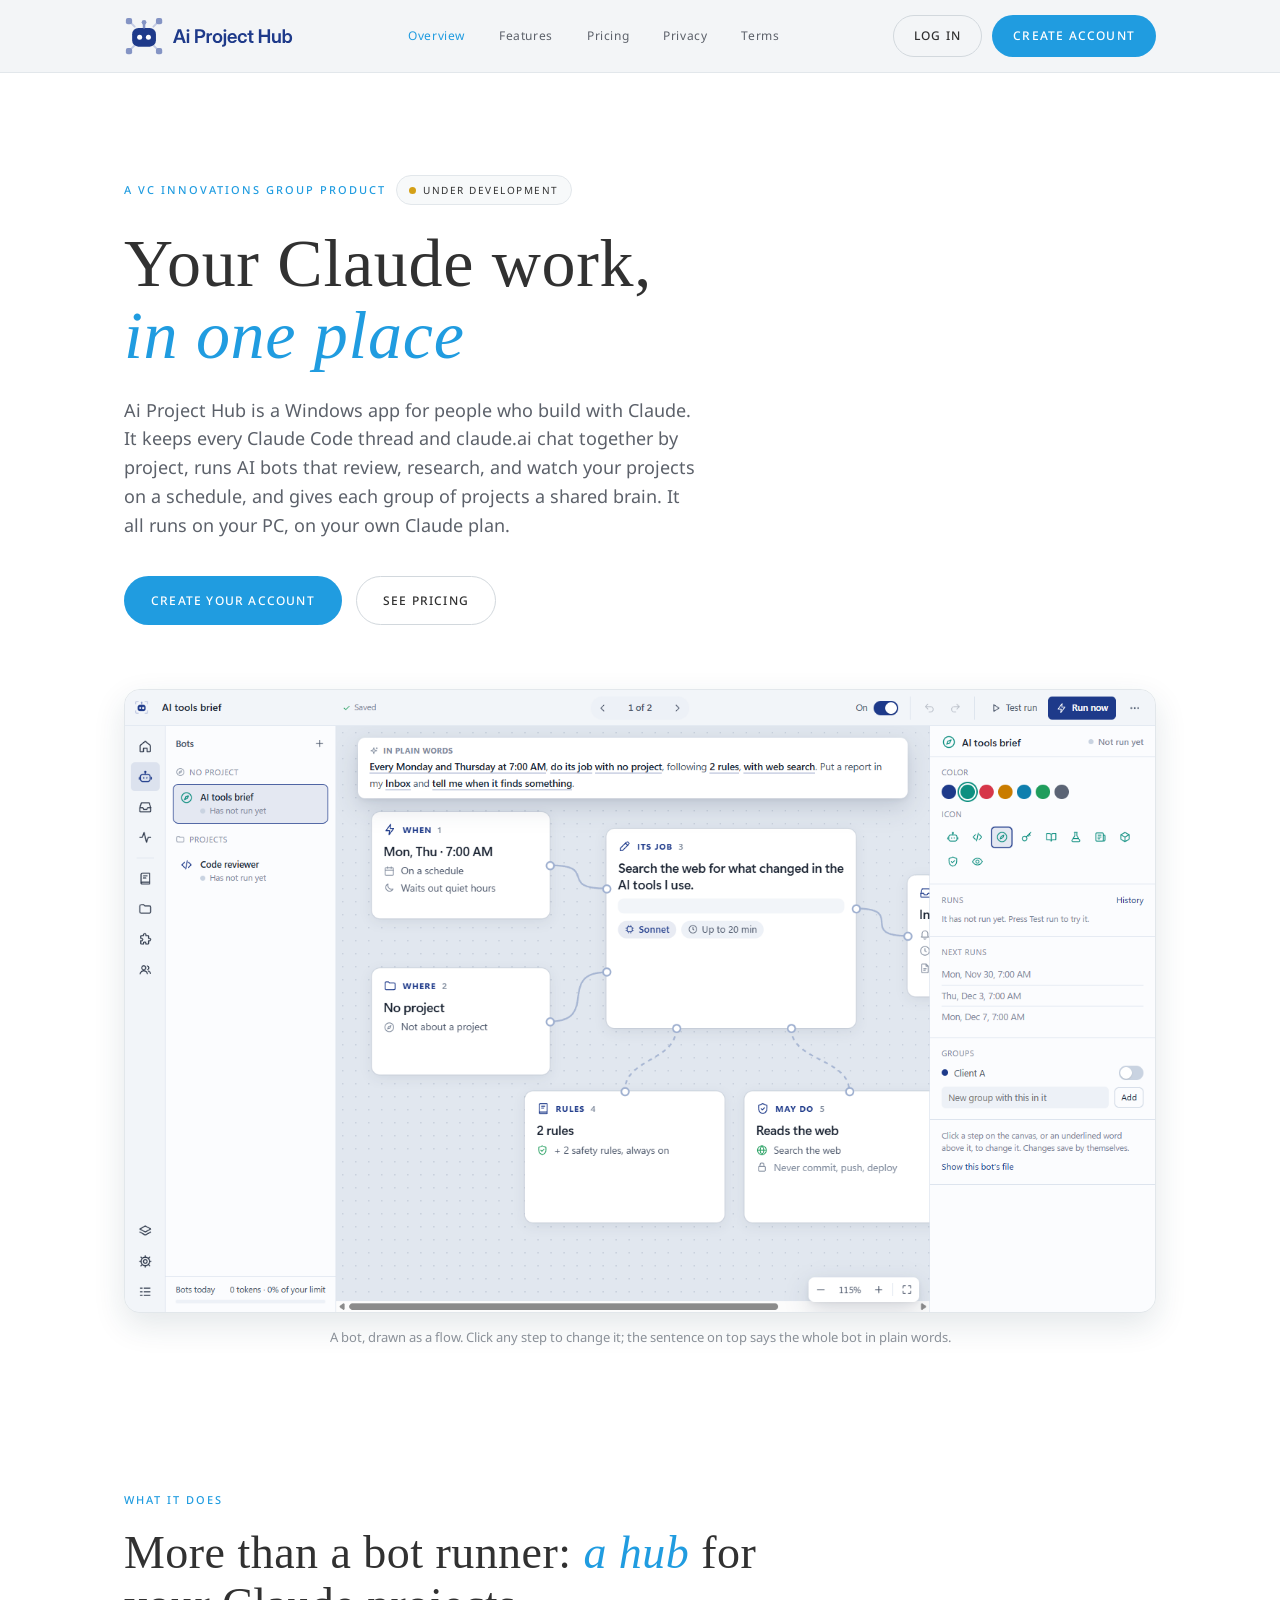
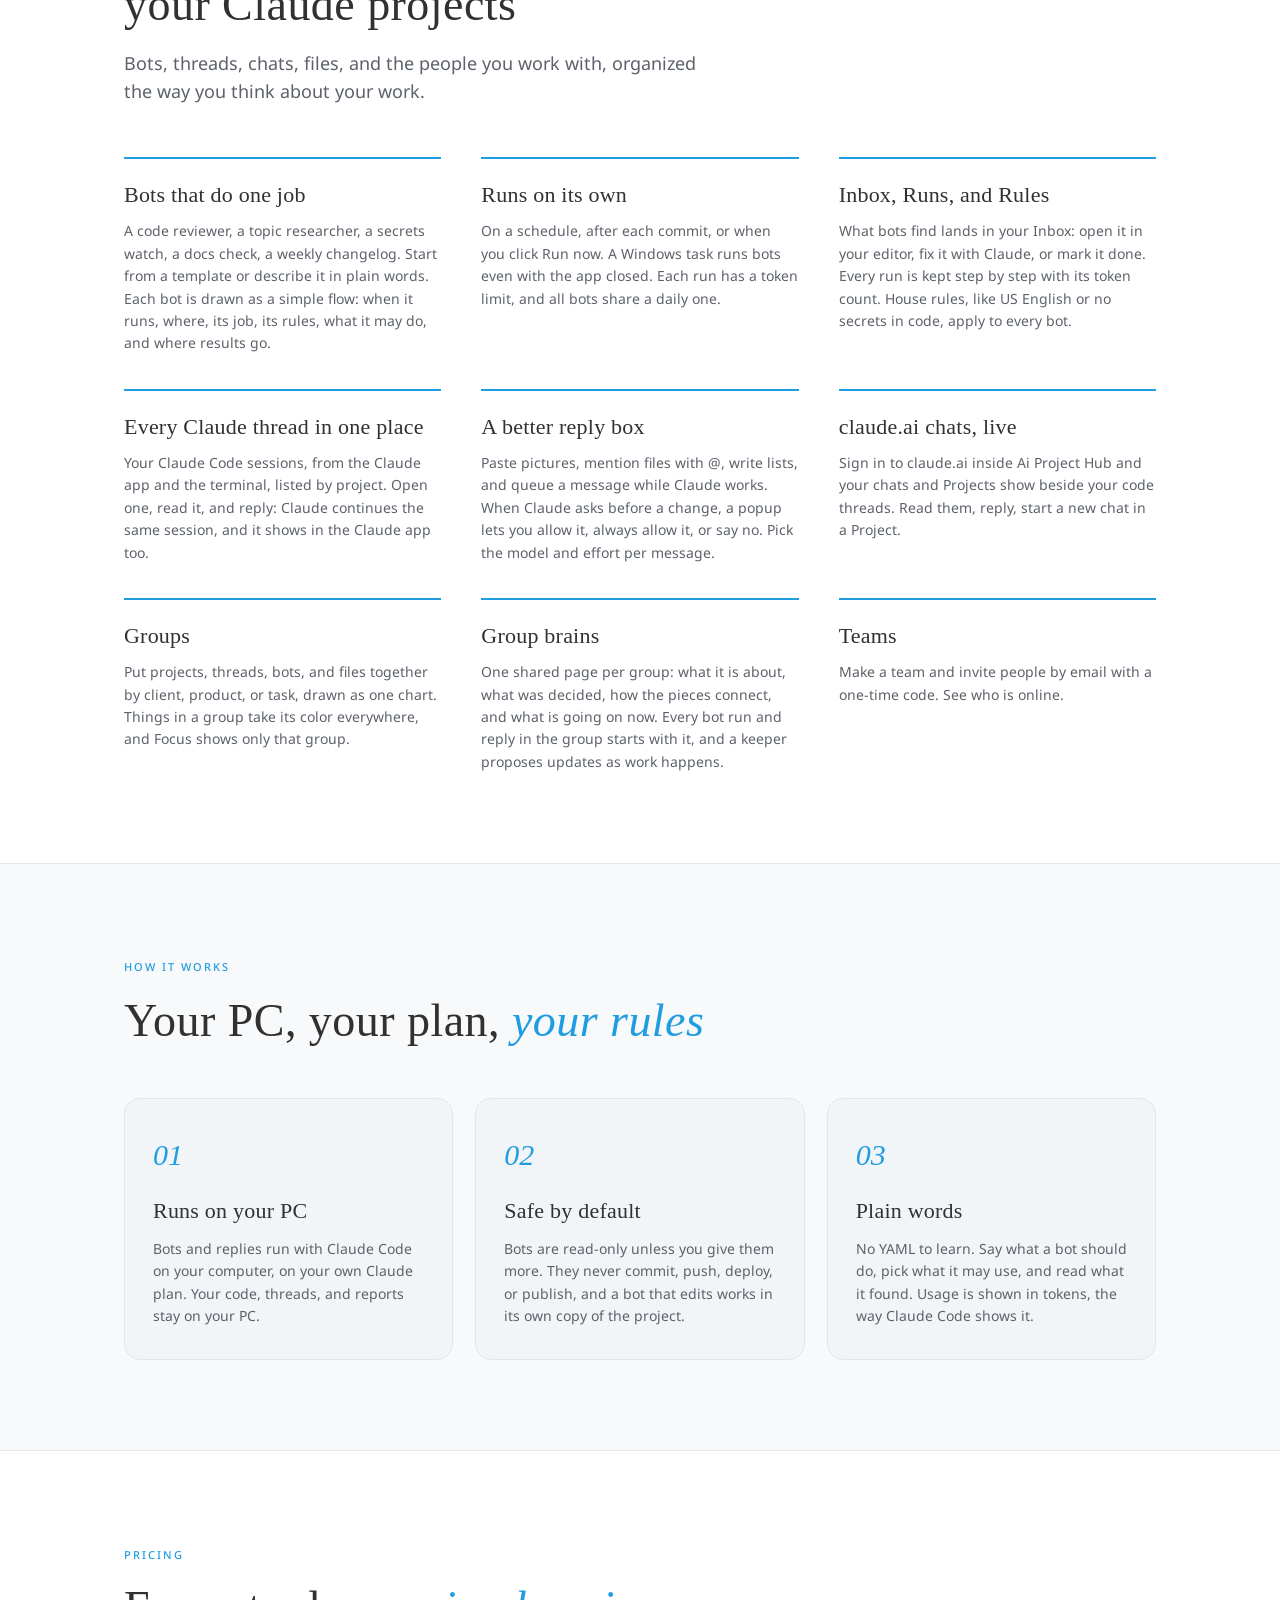
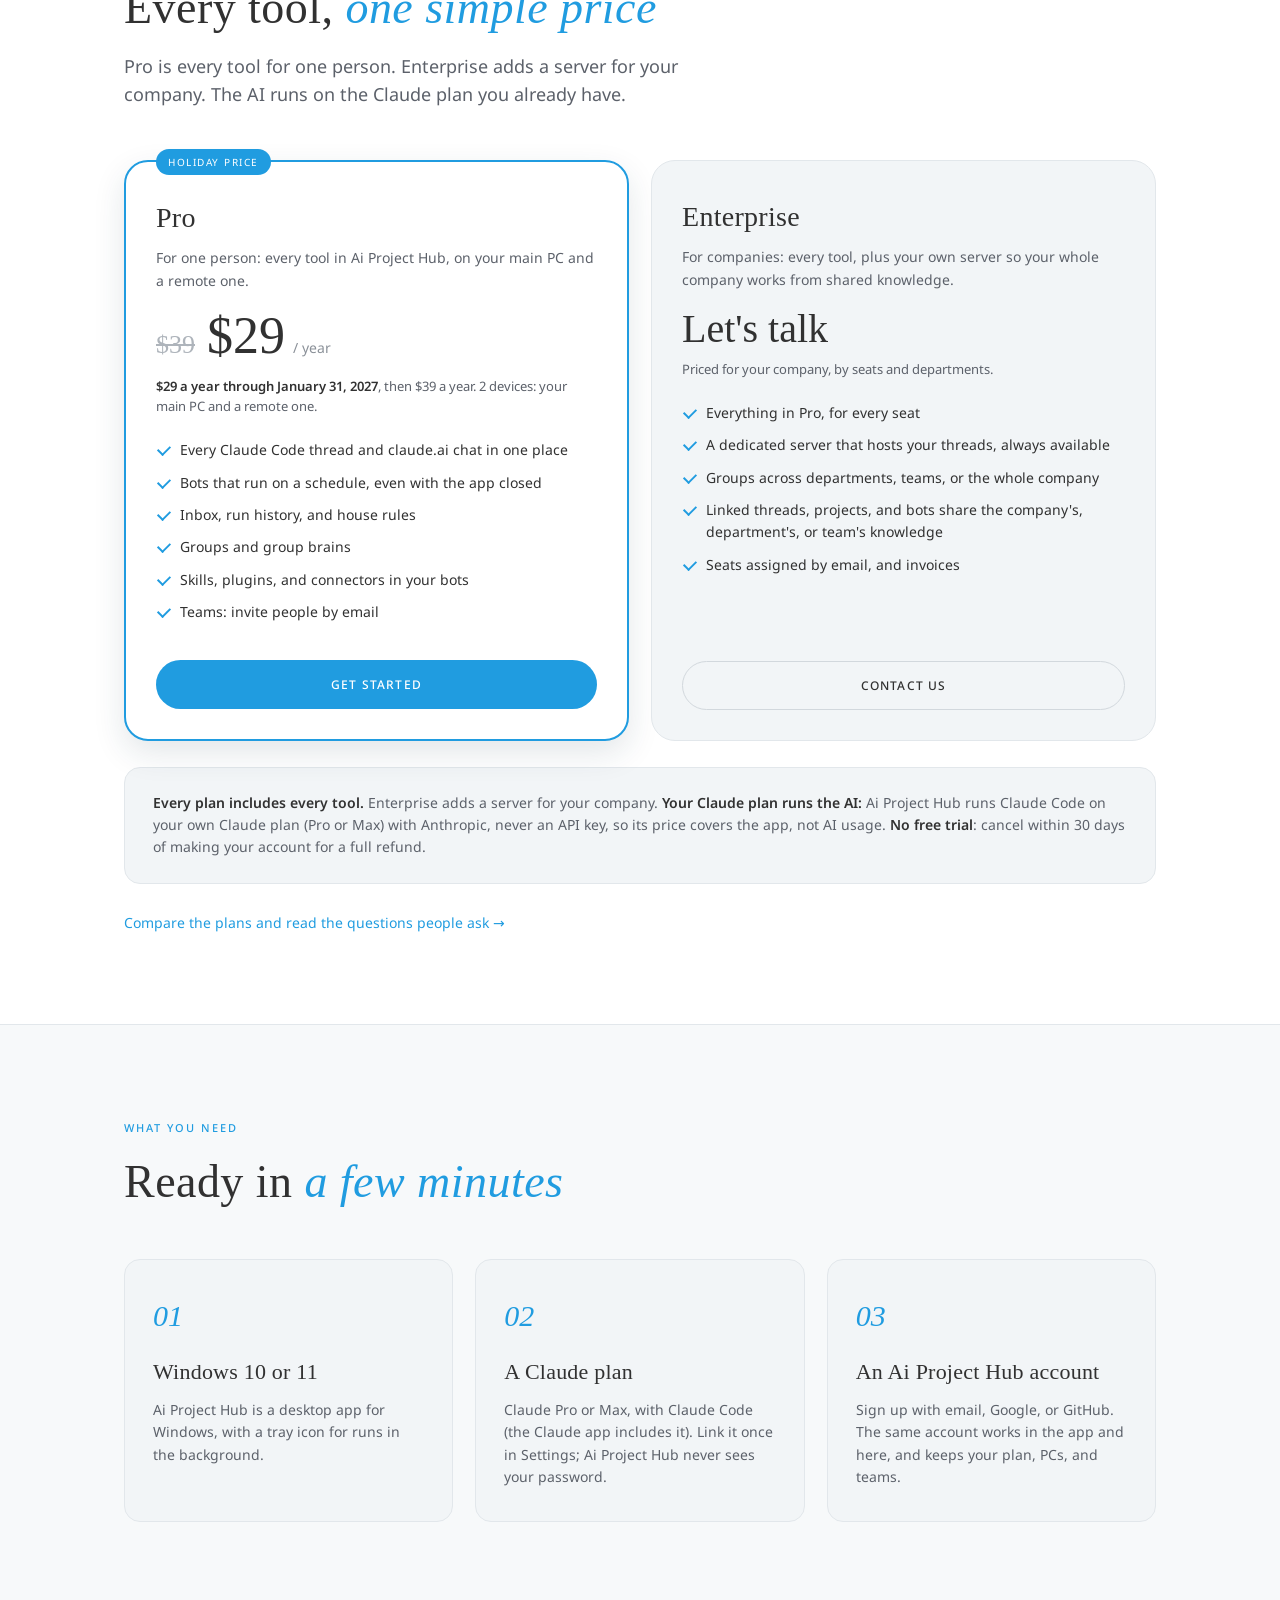
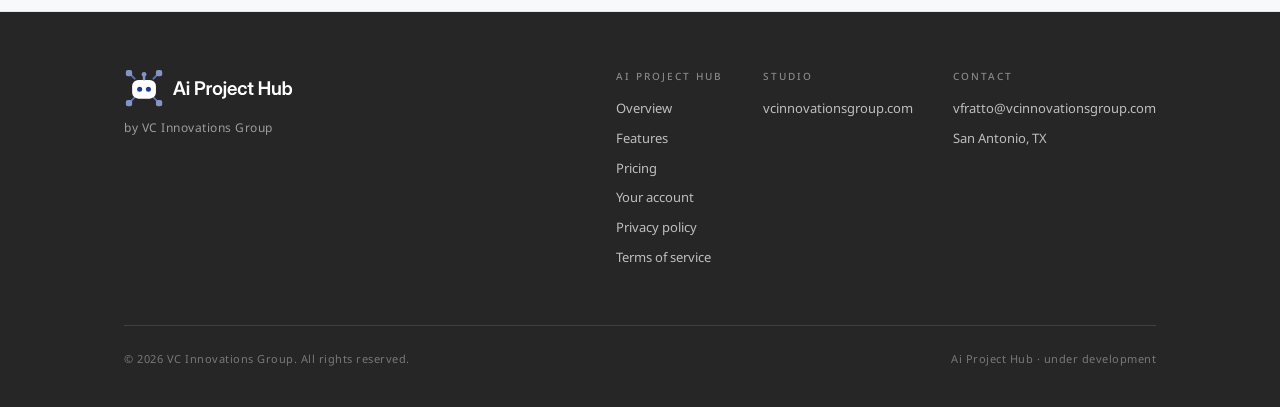
==== index.html @ 84f6631e "Pricing: two tiers, Pro and Enterprise Pro: every tool, 2 devices (main and remote), $39 a year, $29" ====
<!DOCTYPE html>
<html lang="en">
<head>
  <meta charset="UTF-8" />
  <meta name="viewport" content="width=device-width, initial-scale=1.0" />
  <!-- Google Search Console: proves getaiprojecthub.com is ours (needed for Google sign-in brand verification). Keep it. -->
  <meta name="google-site-verification" content="gZs-N-mG1hgnbAYeKJ3I3-_aKPQKovTtpEwuGJue6WQ" />
  <title>Ai Project Hub · Your Claude work, bots, and projects in one place</title>
  <meta name="description" content="Ai Project Hub is a Windows app that keeps every Claude thread in one place and runs AI bots on your projects, on your own Claude plan. Pro and Enterprise plans." />
  <meta property="og:title" content="Ai Project Hub · Your Claude work, bots, and projects in one place" />
  <meta property="og:description" content="Ai Project Hub is a Windows app that keeps every Claude thread in one place and runs AI bots on your projects, on your own Claude plan. Pro and Enterprise plans." />
  <meta property="og:type" content="website" />
  <meta property="og:image" content="https://getaiprojecthub.com/assets/brand/logo-mark-512.png" />
  <link rel="icon" href="/favicon.svg" type="image/svg+xml" />
  <link rel="icon" href="/assets/brand/favicon-32.png" type="image/png" sizes="32x32" />
  <link rel="apple-touch-icon" href="/assets/brand/favicon-180.png" />
  <link rel="preconnect" href="https://fonts.googleapis.com" />
  <link rel="preconnect" href="https://fonts.gstatic.com" crossorigin />
  <link href="https://fonts.googleapis.com/css2?family=Noto+Sans:ital,wght@0,400;0,500;0,600;0,700;1,400&display=swap" rel="stylesheet" />
  <link rel="stylesheet" href="/style.css" />
  <script src="/assets/bm-config.js"></script>
  <script type="module" src="/assets/bm-auth.js"></script>
</head>
<body>
  <header>
    <div class="wrap nav">
      <a class="brand" href="/" aria-label="Ai Project Hub, home">
        <img class="logo" src="/assets/brand/logo.svg" alt="Ai Project Hub" width="273" height="64" />
      </a>
      <nav class="nav-links">
        <a href="/" class="on">Overview</a>
        <a href="/#features">Features</a>
        <a href="/pricing/">Pricing</a>
        <a href="/privacy.html">Privacy</a>
        <a href="/terms.html">Terms</a>
      </nav>
      <div class="nav-cta">
        <a class="btn btn-ghost" href="/account/login/" data-bm-account>Log in</a>
        <a class="btn btn-primary" href="/account/signup/" data-bm-signup>Create account</a>
      </div>
    </div>
  </header>

  <section class="hero">
    <div class="wrap">
      <span class="eyebrow">A VC Innovations Group product</span><span class="pill"><span class="dot"></span>Under development</span>
      <h1>Your Claude work, <span class="italic">in one place</span></h1>
      <p class="lede">Ai Project Hub is a Windows app for people who build with Claude. It keeps every Claude Code thread and claude.ai chat together by project, runs AI bots that review, research, and watch your projects on a schedule, and gives each group of projects a shared brain. It all runs on your PC, on your own Claude plan.</p>
      <div class="cta">
        <a class="btn btn-primary" href="/account/signup/" data-bm-signup>Create your account</a>
        <a class="btn btn-ghost" href="/pricing/">See pricing</a>
      </div>
    </div>
  </section>

  <section class="shot-block">
    <div class="wrap">
      <figure class="shot">
        <img src="/assets/shots/bot-flow.png" alt="Ai Project Hub with a bot drawn as a flow: when it runs, where, its job, its rules, and what it may do" width="1424" height="861" loading="eager" />
        <figcaption>A bot, drawn as a flow. Click any step to change it; the sentence on top says the whole bot in plain words.</figcaption>
      </figure>
    </div>
  </section>

  <section class="block" id="features">
    <div class="wrap">
      <div class="sec-head">
        <span class="eyebrow">What it does</span>
        <h2>More than a bot runner: <span class="italic">a hub</span> for your Claude projects</h2>
        <p class="lede">Bots, threads, chats, files, and the people you work with, organized the way you think about your work.</p>
      </div>
      <div class="feats">
        <div class="feat"><h3>Bots that do one job</h3><p>A code reviewer, a topic researcher, a secrets watch, a docs check, a weekly changelog. Start from a template or describe it in plain words. Each bot is drawn as a simple flow: when it runs, where, its job, its rules, what it may do, and where results go.</p></div>
        <div class="feat"><h3>Runs on its own</h3><p>On a schedule, after each commit, or when you click Run now. A Windows task runs bots even with the app closed. Each run has a token limit, and all bots share a daily one.</p></div>
        <div class="feat"><h3>Inbox, Runs, and Rules</h3><p>What bots find lands in your Inbox: open it in your editor, fix it with Claude, or mark it done. Every run is kept step by step with its token count. House rules, like US English or no secrets in code, apply to every bot.</p></div>
        <div class="feat"><h3>Every Claude thread in one place</h3><p>Your Claude Code sessions, from the Claude app and the terminal, listed by project. Open one, read it, and reply: Claude continues the same session, and it shows in the Claude app too.</p></div>
        <div class="feat"><h3>A better reply box</h3><p>Paste pictures, mention files with @, write lists, and queue a message while Claude works. When Claude asks before a change, a popup lets you allow it, always allow it, or say no. Pick the model and effort per message.</p></div>
        <div class="feat"><h3>claude.ai chats, live</h3><p>Sign in to claude.ai inside Ai Project Hub and your chats and Projects show beside your code threads. Read them, reply, start a new chat in a Project.</p></div>
        <div class="feat"><h3>Groups</h3><p>Put projects, threads, bots, and files together by client, product, or task, drawn as one chart. Things in a group take its color everywhere, and Focus shows only that group.</p></div>
        <div class="feat"><h3>Group brains</h3><p>One shared page per group: what it is about, what was decided, how the pieces connect, and what is going on now. Every bot run and reply in the group starts with it, and a keeper proposes updates as work happens.</p></div>
        <div class="feat"><h3>Teams</h3><p>Make a team and invite people by email with a one-time code. See who is online.</p></div>
      </div>
    </div>
  </section>

  <section class="block alt">
    <div class="wrap">
      <div class="sec-head">
        <span class="eyebrow">How it works</span>
        <h2>Your PC, your plan, <span class="italic">your rules</span></h2>
      </div>
      <div class="cards">
        <div class="card"><div class="num">01</div><h3>Runs on your PC</h3><p>Bots and replies run with Claude Code on your computer, on your own Claude plan. Your code, threads, and reports stay on your PC.</p></div>
        <div class="card"><div class="num">02</div><h3>Safe by default</h3><p>Bots are read-only unless you give them more. They never commit, push, deploy, or publish, and a bot that edits works in its own copy of the project.</p></div>
        <div class="card"><div class="num">03</div><h3>Plain words</h3><p>No YAML to learn. Say what a bot should do, pick what it may use, and read what it found. Usage is shown in tokens, the way Claude Code shows it.</p></div>
      </div>
    </div>
  </section>

  <section class="block" id="pricing">
    <div class="wrap">
      <div class="sec-head">
        <span class="eyebrow">Pricing</span>
        <h2>Every tool, <span class="italic">one simple price</span></h2>
        <p class="lede">Pro is every tool for one person. Enterprise adds a server for your company. The AI runs on the Claude plan you already have.</p>
      </div>

      <div class="plans plans-2">
        <div class="plan plan-main">
          <span class="plan-tag">Holiday price</span>
          <h3>Pro</h3>
          <p class="plan-for">For one person: every tool in Ai Project Hub, on your main PC and a remote one.</p>
          <div class="price"><span class="was">$39</span><span class="amt">$29</span><span class="per">/ year</span></div>
          <p class="price-sub"><b>$29 a year through January 31, 2027</b>, then $39 a year. 2 devices: your main PC and a remote one.</p>
          <ul class="plan-list">
            <li>Every Claude Code thread and claude.ai chat in one place</li>
            <li>Bots that run on a schedule, even with the app closed</li>
            <li>Inbox, run history, and house rules</li>
            <li>Groups and group brains</li>
            <li>Skills, plugins, and connectors in your bots</li>
            <li>Teams: invite people by email</li>
          </ul>
          <a class="btn btn-primary" href="/account/signup/" data-bm-signup>Get started</a>
        </div>
        <div class="plan">
          <h3>Enterprise</h3>
          <p class="plan-for">For companies: every tool, plus your own server so your whole company works from shared knowledge.</p>
          <div class="price"><span class="amt amt-text">Let's talk</span></div>
          <p class="price-sub">Priced for your company, by seats and departments.</p>
          <ul class="plan-list">
            <li>Everything in Pro, for every seat</li>
            <li>A dedicated server that hosts your threads, always available</li>
            <li>Groups across departments, teams, or the whole company</li>
            <li>Linked threads, projects, and bots share the company's, department's, or team's knowledge</li>
            <li>Seats assigned by email, and invoices</li>
          </ul>
          <a class="btn btn-ghost" href="mailto:vfratto@vcinnovationsgroup.com?subject=Ai%20Project%20Hub%20Enterprise">Contact us</a>
        </div>
      </div>
      <div class="note plans-note"><b>Every plan includes every tool.</b> Enterprise adds a server for your company. <b>Your Claude plan runs the AI:</b> Ai Project Hub runs Claude Code on your own Claude plan (Pro or Max) with Anthropic, never an API key, so its price covers the app, not AI usage. <b>No free trial</b>: cancel within 30 days of making your account for a full refund.</div>

      <p class="more"><a class="text-link" href="/pricing/">Compare the plans and read the questions people ask &rarr;</a></p>
    </div>
  </section>

  <section class="block alt">
    <div class="wrap">
      <div class="sec-head">
        <span class="eyebrow">What you need</span>
        <h2>Ready in <span class="italic">a few minutes</span></h2>
      </div>
      <div class="cards">
        <div class="card"><div class="num">01</div><h3>Windows 10 or 11</h3><p>Ai Project Hub is a desktop app for Windows, with a tray icon for runs in the background.</p></div>
        <div class="card"><div class="num">02</div><h3>A Claude plan</h3><p>Claude Pro or Max, with Claude Code (the Claude app includes it). Link it once in Settings; Ai Project Hub never sees your password.</p></div>
        <div class="card"><div class="num">03</div><h3>An Ai Project Hub account</h3><p>Sign up with email, Google, or GitHub. The same account works in the app and here, and keeps your plan, PCs, and teams.</p></div>
      </div>
    </div>
  </section>
  <footer>
    <div class="wrap">
      <div class="foot-grid">
        <div class="foot-brand">
          <a class="brand" href="/" aria-label="Ai Project Hub, home">
            <img class="logo" src="/assets/brand/logo-dark.svg" alt="Ai Project Hub" width="273" height="64" />
          </a>
          <a class="by" href="https://vcinnovationsgroup.com/">by VC Innovations Group</a>
        </div>
        <div class="foot-links">
          <div class="foot-col">
            <h4>Ai Project Hub</h4>
            <a href="/">Overview</a>
            <a href="/#features">Features</a>
            <a href="/pricing/">Pricing</a>
            <a href="/account/">Your account</a>
            <a href="/privacy.html">Privacy policy</a>
            <a href="/terms.html">Terms of service</a>
          </div>
          <div class="foot-col">
            <h4>Studio</h4>
            <a href="https://vcinnovationsgroup.com/">vcinnovationsgroup.com</a>
          </div>
          <div class="foot-col">
            <h4>Contact</h4>
            <a href="mailto:vfratto@vcinnovationsgroup.com">vfratto@vcinnovationsgroup.com</a>
            <span>San Antonio, TX</span>
          </div>
        </div>
      </div>
      <div class="foot-bottom">
        <span>© 2026 VC Innovations Group. All rights reserved.</span>
        <span>Ai Project Hub · under development</span>
      </div>
    </div>
  </footer>
</body>
</html>
---- style.css ----
/* Ai Project Hub's site, in vcinnovationsgroup.com's template: same palette, fonts, header, cards, and footer
   (from VC-Innovations-Group.github.io src/_includes/base.njk and _data/theme.json). */
@font-face { font-family: 'RCL Morland'; font-style: normal; font-weight: 400; font-display: swap; src: url('https://vcinnovationsgroup.com/media/fonts/RCLMorland-Regular.ttf') format('truetype'); }
@font-face { font-family: 'RCL Morland'; font-style: italic; font-weight: 400; font-display: swap; src: url('https://vcinnovationsgroup.com/media/fonts/RCLMorland-Italic.ttf') format('truetype'); }
@font-face { font-family: 'RCL Morland'; font-style: normal; font-weight: 600; font-display: swap; src: url('https://vcinnovationsgroup.com/media/fonts/RCLMorland-SemiBold.ttf') format('truetype'); }

:root {
  --cream: #FFFFFF; --card: #F2F5F7; --navy: #313131; --navy-light: #4A4A4A; --rust: #209CE0;
  --wg100: #F7F9FA; --wg200: #E2E7EB; --wg300: #D2D8DD; --wg400: #AEB4BB; --wg500: #8A9098; --wg600: #5C616A; --footer: #262626;
  --serif: 'RCL Morland', Georgia, serif;
  --sans: 'Noto Sans', system-ui, -apple-system, sans-serif;
  --max: 1080px; --radius-lg: 24px; --radius-md: 16px;
  --shadow-md: 0 12px 32px rgba(28,54,73,0.12);
}
* { box-sizing: border-box; margin: 0; padding: 0; }
html { scroll-behavior: smooth; -webkit-text-size-adjust: 100%; }
body { font-family: var(--sans); background: var(--cream); color: var(--navy); line-height: 1.6; font-size: 16px; -webkit-font-smoothing: antialiased; overflow-x: hidden; }
a { color: inherit; text-decoration: none; }
.wrap { width: 100%; max-width: var(--max); margin: 0 auto; padding: 0 24px; }

.eyebrow { font-family: var(--sans); font-weight: 500; font-size: 11px; letter-spacing: 2px; text-transform: uppercase; color: var(--rust); }
h1, h2, h3 { font-family: var(--serif); font-weight: 400; color: var(--navy); letter-spacing: 0.01em; }
.italic { font-style: italic; color: var(--rust); }
.lede { color: var(--wg600); font-size: clamp(15px, 1.5vw, 18px); max-width: 58ch; }

.btn { display: inline-flex; align-items: center; gap: 9px; font-family: var(--sans); font-weight: 500; font-size: 12px; letter-spacing: 1.2px; text-transform: uppercase; padding: 14px 26px; border-radius: 999px; border: 1px solid transparent; transition: transform .18s ease, box-shadow .18s ease, background .18s ease, color .18s ease, border-color .18s ease; }
.btn-primary { background: var(--rust); color: var(--cream); }
.btn-primary:hover { transform: translateY(-2px); box-shadow: 0 12px 26px rgba(32,156,224,0.32); }
.btn-ghost { background: transparent; color: var(--navy); border-color: var(--wg300); }
.btn-ghost:hover { color: var(--cream); background: var(--rust); border-color: var(--rust); transform: translateY(-2px); }

header { position: sticky; top: 0; z-index: 50; background: rgba(242,245,247,0.92); backdrop-filter: blur(16px); -webkit-backdrop-filter: blur(16px); border-bottom: 1px solid var(--wg200); }
.nav { display: flex; align-items: center; justify-content: space-between; height: 72px; }
.brand { display: flex; align-items: center; gap: 12px; }
.brand .mark { width: 38px; height: 38px; border-radius: 11px; background: var(--navy); display: grid; place-items: center; flex-shrink: 0; font-family: var(--serif); font-style: italic; color: var(--cream); font-size: 17px; }
.brand .name { font-family: var(--serif); font-size: 19px; color: var(--navy); white-space: nowrap; }
.brand img.logo { height: 40px; width: auto; display: block; }
.foot-brand .by { display: block; margin-top: 10px; font-size: 12px; letter-spacing: 0.5px; color: rgba(255,255,255,0.55); }
.foot-brand .by:hover { color: #fff; }
.nav-links { display: flex; align-items: center; gap: 34px; }
.nav-links a { font-size: 12px; letter-spacing: 0.6px; color: var(--wg600); transition: color .15s ease; }
.nav-links a:hover, .nav-links a.on { color: var(--rust); }
.nav-cta .btn { padding: 10px 20px; }

.hero { padding: clamp(56px, 8vw, 104px) 0 clamp(40px, 5vw, 72px); }
.hero h1 { font-size: clamp(40px, 6vw, 68px); line-height: 1.06; margin: 22px 0 24px; max-width: 16ch; }
.hero .cta { display: flex; flex-wrap: wrap; gap: 14px; margin-top: 36px; }

section.block { padding: clamp(48px, 7vw, 96px) 0; }
.sec-head { max-width: 640px; margin-bottom: clamp(32px, 4vw, 52px); }
.sec-head h2 { font-size: clamp(30px, 4vw, 46px); line-height: 1.12; margin-top: 16px; }
.sec-head p { margin-top: 18px; }
.cards { display: grid; grid-template-columns: repeat(3, 1fr); gap: 22px; }
.card { background: var(--card); border: 1px solid var(--wg200); border-radius: var(--radius-md); padding: 32px 28px; transition: transform .2s ease, box-shadow .2s ease; }
.card:hover { transform: translateY(-4px); box-shadow: var(--shadow-md); }
.card .num { font-family: var(--serif); font-style: italic; font-size: 30px; color: var(--rust); }
.card h3 { font-size: 22px; margin: 14px 0 10px; }
.card p { color: var(--wg600); font-size: 14px; }

/* privacy and terms: the same type, as reading pages */
.legal { padding: clamp(48px, 7vw, 88px) 0 clamp(56px, 8vw, 104px); }
.legal .prose { max-width: 720px; }
.legal h1 { font-size: clamp(36px, 5vw, 56px); line-height: 1.08; margin: 18px 0 8px; }
.legal .meta { color: var(--wg500); font-size: 13px; margin-bottom: 28px; }
.legal h2 { font-size: 26px; margin: 36px 0 10px; }
.legal p, .legal li { color: var(--wg600); margin-bottom: 12px; }
.legal ul { padding-left: 22px; margin-bottom: 12px; }
.legal a, .text-link { color: var(--rust); }
.legal a:hover, .text-link:hover { text-decoration: underline; }
.legal b { color: var(--navy); font-weight: 600; }
.note { background: var(--card); border: 1px solid var(--wg200); border-radius: var(--radius-md); padding: 24px 28px; color: var(--wg600); max-width: 720px; }
.note b { color: var(--navy); font-weight: 600; }

footer { background: var(--footer); padding: 56px 0 40px; }
footer .brand .mark { background: var(--rust); }
footer .brand .name { color: var(--cream); }
.foot-grid { display: flex; justify-content: space-between; flex-wrap: wrap; gap: 28px; align-items: flex-start; }
.foot-links { display: flex; gap: 40px; flex-wrap: wrap; }
.foot-col h4 { font-family: var(--sans); font-weight: 500; font-size: 10px; letter-spacing: 2px; text-transform: uppercase; color: rgba(255,255,255,0.45); margin-bottom: 14px; }
.foot-col a, .foot-col span { display: block; font-size: 13px; color: rgba(255,255,255,0.7); margin-bottom: 9px; }
.foot-col a:hover { color: #fff; }
.foot-bottom { display: flex; justify-content: space-between; flex-wrap: wrap; gap: 12px; margin-top: 48px; padding-top: 24px; border-top: 1px solid rgba(255,255,255,0.12); }
.foot-bottom span { font-size: 11px; color: rgba(255,255,255,0.38); letter-spacing: 0.5px; }

@media (max-width: 760px) { .nav-links { display: none; } .cards { grid-template-columns: 1fr; } }
@media (max-width: 520px) { .wrap { padding: 0 18px; } .nav-cta { display: none; } }
@media (prefers-reduced-motion: reduce) { html { scroll-behavior: auto; } }

/* ---------- header account buttons ---------- */
:root { --radius-sm: 10px; }
.nav-cta { display: flex; align-items: center; gap: 10px; }

/* "Under development" badge on the headline (pill from vcinnovationsgroup.com) */
.pill { display: inline-flex; align-items: center; gap: 7px; font-size: 10px; letter-spacing: 1.5px; text-transform: uppercase; color: var(--navy); background: var(--wg100); border: 1px solid var(--wg200); border-radius: 999px; padding: 6px 12px; }
.pill .dot { width: 7px; height: 7px; border-radius: 50%; background: #D4A017; }
.hero .pill { margin-left: 10px; vertical-align: middle; }

/* ---------- account pages (from WhereTo's account.css, in this site's colors) ---------- */
.acct { max-width: 560px; margin: 0 auto; padding: 64px 24px 96px; }
.acct-card { background: var(--card); border: 1px solid var(--wg200); border-radius: var(--radius-lg); box-shadow: var(--shadow-md); padding: 40px 36px; }
.acct h1 { font-family: var(--serif); color: var(--navy); font-size: clamp(1.7rem, 4vw, 2.3rem); line-height: 1.1; margin: 0 0 8px; }
.acct .acct-sub { color: var(--wg600); font-size: 1rem; margin: 0 0 28px; }
.acct .eyebrow { display: block; margin-bottom: 14px; }
.field { margin-bottom: 18px; }
.field > label { display: block; font-weight: 600; font-size: 0.86rem; color: var(--navy); margin-bottom: 6px; }
.field .hint { font-weight: 400; color: var(--wg500); font-size: 0.8rem; }
.field input { width: 100%; font-family: var(--sans); font-size: 1rem; color: var(--navy); background: #fff; border: 1.5px solid var(--wg300); border-radius: var(--radius-sm); padding: 12px 14px; transition: border-color .15s ease, box-shadow .15s ease; }
.field input:focus { outline: none; border-color: var(--rust); box-shadow: 0 0 0 3px rgba(32,156,224,0.15); }
.pw-field { position: relative; }
.pw-field input { padding-right: 46px; }
.pw-toggle { position: absolute; top: 50%; right: 4px; transform: translateY(-50%); display: flex; align-items: center; justify-content: center; width: 36px; height: 36px; padding: 0; border: 0; background: transparent; color: var(--wg500); cursor: pointer; border-radius: var(--radius-sm); }
.pw-toggle:hover { color: var(--navy); }
.field-row { display: grid; grid-template-columns: 1fr 1fr; gap: 16px; }
@media (max-width: 520px) { .field-row { grid-template-columns: 1fr; gap: 0; } }
.check { display: flex; gap: 10px; align-items: flex-start; margin-bottom: 16px; font-size: 0.9rem; color: var(--navy); line-height: 1.45; }
.check input { margin-top: 3px; width: 17px; height: 17px; accent-color: var(--rust); flex: 0 0 auto; }
.check a { color: var(--rust); }
.acct .btn { width: 100%; justify-content: center; margin-top: 6px; cursor: pointer; }
.acct .btn[disabled] { opacity: 0.6; cursor: not-allowed; transform: none; box-shadow: none; }
.acct-links { margin-top: 22px; text-align: center; font-size: 0.9rem; color: var(--wg600); }
.acct-links a { color: var(--rust); font-weight: 600; }
.acct-links .sep { margin: 0 8px; color: var(--wg300); }
.alert { border-radius: var(--radius-sm); padding: 12px 14px; font-size: 0.9rem; margin-bottom: 20px; display: none; }
.alert.show { display: block; }
.alert-error { background: #fdecea; border: 1px solid #e7a99f; color: #8f2c1b; }
.alert-success { background: #eaf6ee; border: 1px solid #a6cfb4; color: #1f5b34; }
.alert-info { background: #eef3f7; border: 1px solid #b4c8d6; color: #284b63; }

/* Google and GitHub: each mark stands on its own on a white button */
.oauth { display: grid; gap: 10px; margin-bottom: 6px; }
.acct .btn-oauth { background: #fff; color: var(--navy); border: 1.5px solid var(--wg300); text-transform: none; letter-spacing: 0; font-size: 0.95rem; font-weight: 500; gap: 12px; margin-top: 0; }
.acct .btn-oauth:hover { border-color: var(--rust); transform: translateY(-1px); box-shadow: var(--shadow-md); }
.btn-oauth svg { width: 19px; height: 19px; flex: none; }
.or-line { display: flex; align-items: center; gap: 12px; margin: 20px 0; color: var(--wg500); font-size: 0.8rem; letter-spacing: 1.5px; text-transform: uppercase; }
.or-line::before, .or-line::after { content: ''; flex: 1; height: 1px; background: var(--wg200); }

/* my account */
.acct-facts { display: grid; grid-template-columns: auto 1fr; gap: 10px 20px; margin: 4px 0 26px; }
.acct-facts dt { color: var(--wg500); font-size: 0.9rem; }
.acct-facts dd { margin: 0; color: var(--navy); font-weight: 500; overflow-wrap: anywhere; }
.acct-section { font-family: var(--serif); font-size: 1.2rem; color: var(--navy); margin: 8px 0 12px; }
.acct .btn-ghost { background: #fff; }

/* my account: PCs */
.acct-pcs { list-style: none; margin: -10px 0 26px; padding: 0; display: grid; gap: 8px; }
.acct-pcs li { display: flex; align-items: center; justify-content: space-between; gap: 12px; background: #fff; border: 1px solid var(--wg200); border-radius: var(--radius-sm); padding: 10px 12px; }
.acct-pcs li b { display: block; color: var(--navy); font-weight: 600; font-size: 0.95rem; }
.acct-pcs li small { color: var(--wg500); font-size: 0.8rem; }
.acct-pcs li.none { color: var(--wg500); font-size: 0.9rem; }
.acct .acct-pcs .btn-small { width: auto; margin: 0; padding: 7px 14px; font-size: 11px; }

/* ---------- home: screenshot, features, alt sections ---------- */
.shot-block { padding: 0 0 clamp(24px, 4vw, 48px); }
.shot { margin: 0; }
.shot img { display: block; width: 100%; height: auto; border-radius: var(--radius-md); border: 1px solid var(--wg200); box-shadow: var(--shadow-md); background: var(--card); }
.shot figcaption { margin-top: 14px; font-size: 13px; color: var(--wg500); text-align: center; }
section.block.alt { background: var(--wg100); border-top: 1px solid var(--wg200); border-bottom: 1px solid var(--wg200); }
.feats { display: grid; grid-template-columns: repeat(3, 1fr); gap: 34px 40px; }
.feat { border-top: 2px solid var(--rust); padding-top: 18px; }
.feat h3 { font-size: 22px; margin-bottom: 8px; }
.feat p { color: var(--wg600); font-size: 14px; }
.more { margin-top: 28px; font-size: 14px; }

/* ---------- pricing ---------- */
.hero-tight { padding-bottom: clamp(28px, 4vw, 48px); }
.plans { display: grid; grid-template-columns: repeat(3, 1fr); gap: 22px; align-items: stretch; }
.plan { position: relative; display: flex; flex-direction: column; background: var(--card); border: 1px solid var(--wg200); border-radius: var(--radius-lg); padding: 34px 30px 30px; }
.plan-main { background: #fff; border: 2px solid var(--rust); box-shadow: var(--shadow-md); }
.plan-tag { position: absolute; top: -13px; left: 30px; background: var(--rust); color: #fff; font-size: 10px; letter-spacing: 1.5px; text-transform: uppercase; padding: 5px 12px; border-radius: 999px; }
.plan h3 { font-size: 28px; }
.plan-for { color: var(--wg600); font-size: 14px; margin: 6px 0 18px; min-height: 3em; }
.price { display: flex; align-items: baseline; gap: 8px; }
.price .amt { font-family: var(--serif); font-size: 52px; line-height: 1; color: var(--navy); }
.price .per { color: var(--wg500); font-size: 14px; }
.price-sub { color: var(--wg600); font-size: 13px; margin-top: 10px; }
.founding { margin-top: 14px; font-size: 13px; color: var(--wg600); background: var(--wg100); border: 1px solid var(--wg200); border-radius: var(--radius-sm); padding: 10px 12px; }
.founding b { color: var(--navy); font-weight: 600; }
.plan-list { list-style: none; margin: 22px 0 26px; flex: 1; }
.plan-list li { position: relative; padding-left: 24px; margin-bottom: 10px; font-size: 14px; color: var(--navy); }
.plan-list li::before { content: ''; position: absolute; left: 2px; top: 6px; width: 10px; height: 6px; border-left: 2px solid var(--rust); border-bottom: 2px solid var(--rust); transform: rotate(-45deg); }
.plan .btn { justify-content: center; }
.plans-note { max-width: none; margin-top: 26px; font-size: 14px; }

.table-wrap { overflow-x: auto; border: 1px solid var(--wg200); border-radius: var(--radius-md); background: #fff; }
.compare { width: 100%; border-collapse: collapse; font-size: 14px; min-width: 620px; }
.compare th, .compare td { padding: 12px 18px; border-bottom: 1px solid var(--wg200); text-align: center; }
.compare thead th { font-family: var(--serif); font-weight: 400; font-size: 20px; color: var(--navy); background: var(--card); }
.compare thead th.hl { color: var(--rust); }
.compare tbody th { text-align: left; font-weight: 400; color: var(--navy); }
.compare td { color: var(--wg600); width: 17%; }
.compare tr.grp th { text-align: left; font-size: 11px; letter-spacing: 1.5px; text-transform: uppercase; color: var(--rust); font-weight: 500; background: var(--wg100); padding-top: 16px; }
.compare tbody tr:last-child th, .compare tbody tr:last-child td { border-bottom: 0; }
.compare .yes { color: var(--rust); font-weight: 700; }
.compare .no { color: var(--wg400); }
.table-note { margin-top: 16px; font-size: 13px; color: var(--wg500); max-width: 720px; }

.faq { max-width: 760px; }
.faq details { border-bottom: 1px solid var(--wg200); padding: 18px 0; }
.faq summary { cursor: pointer; list-style: none; font-family: var(--serif); font-size: 21px; color: var(--navy); display: flex; justify-content: space-between; gap: 16px; }
.faq summary::-webkit-details-marker { display: none; }
.faq summary::after { content: '+'; color: var(--rust); font-family: var(--sans); font-size: 22px; line-height: 1; }
.faq details[open] summary::after { content: '\2212'; }
.faq details p { margin-top: 10px; color: var(--wg600); font-size: 15px; }

@media (max-width: 900px) { .plans, .feats { grid-template-columns: 1fr; } .plan-for { min-height: 0; } }
@media (min-width: 761px) and (max-width: 900px) { .feats { grid-template-columns: 1fr 1fr; } }
#features, #pricing { scroll-margin-top: 84px; }
.plans-2 { grid-template-columns: repeat(2, 1fr); }
.price .was { font-family: var(--serif); font-size: 26px; color: var(--wg400); text-decoration: line-through; margin-right: 4px; }
.price .amt-text { font-size: 40px; }
.price-sub b { color: var(--navy); font-weight: 600; }
.compare-2 { min-width: 520px; }
.compare-2 td { width: 22%; }
@media (max-width: 900px) { .plans-2 { grid-template-columns: 1fr; } }
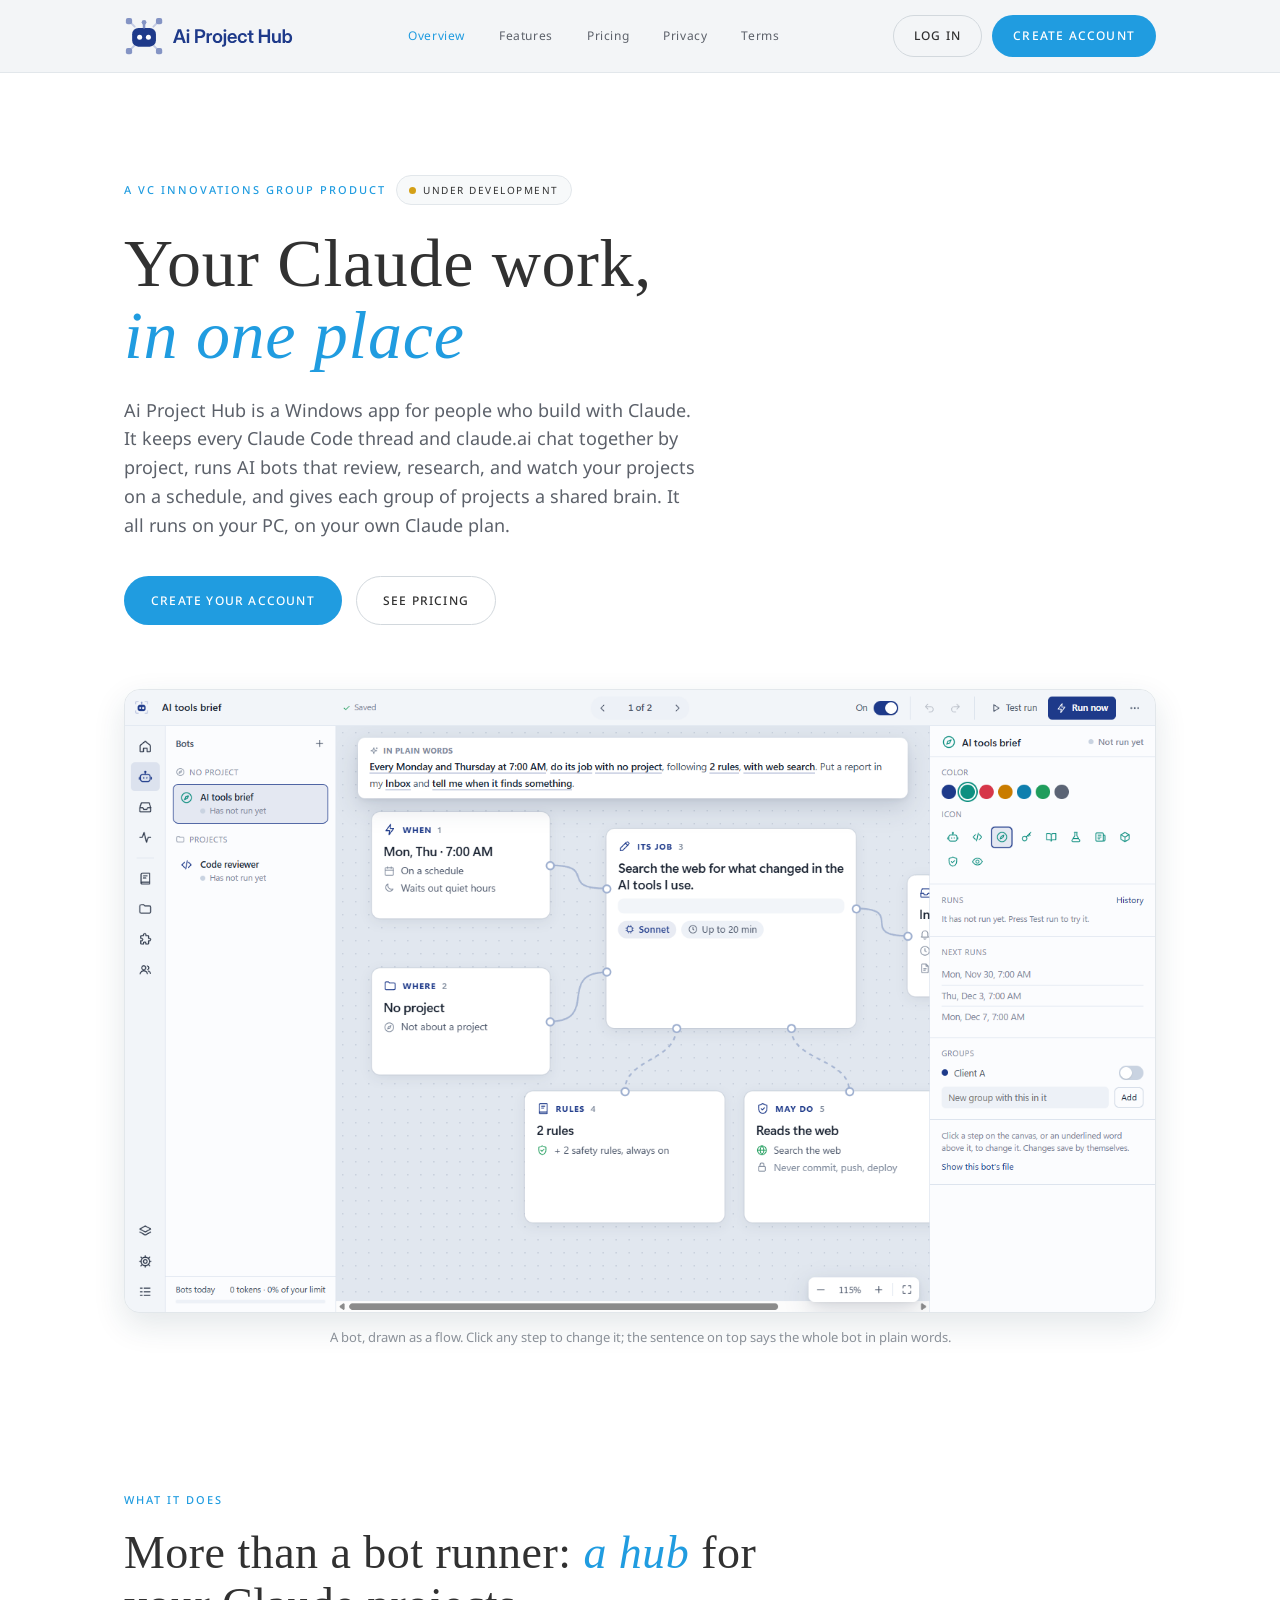
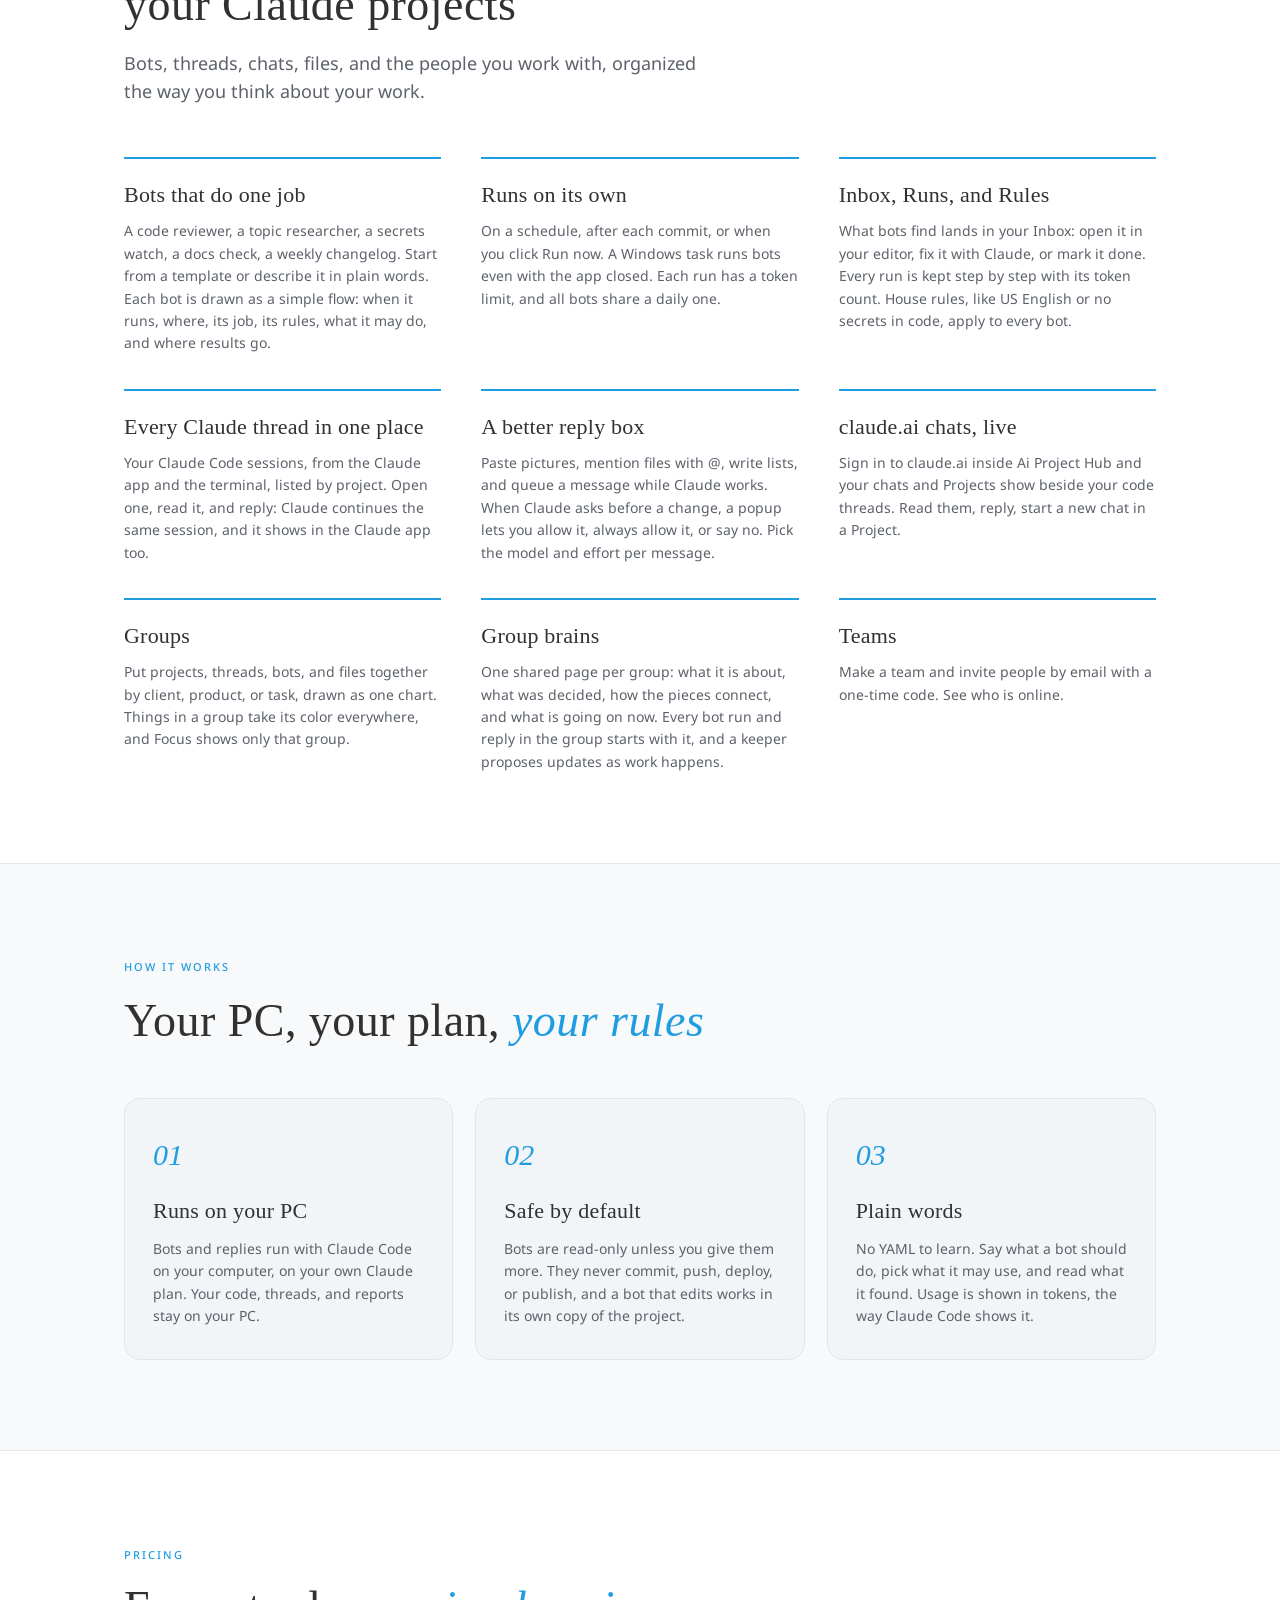
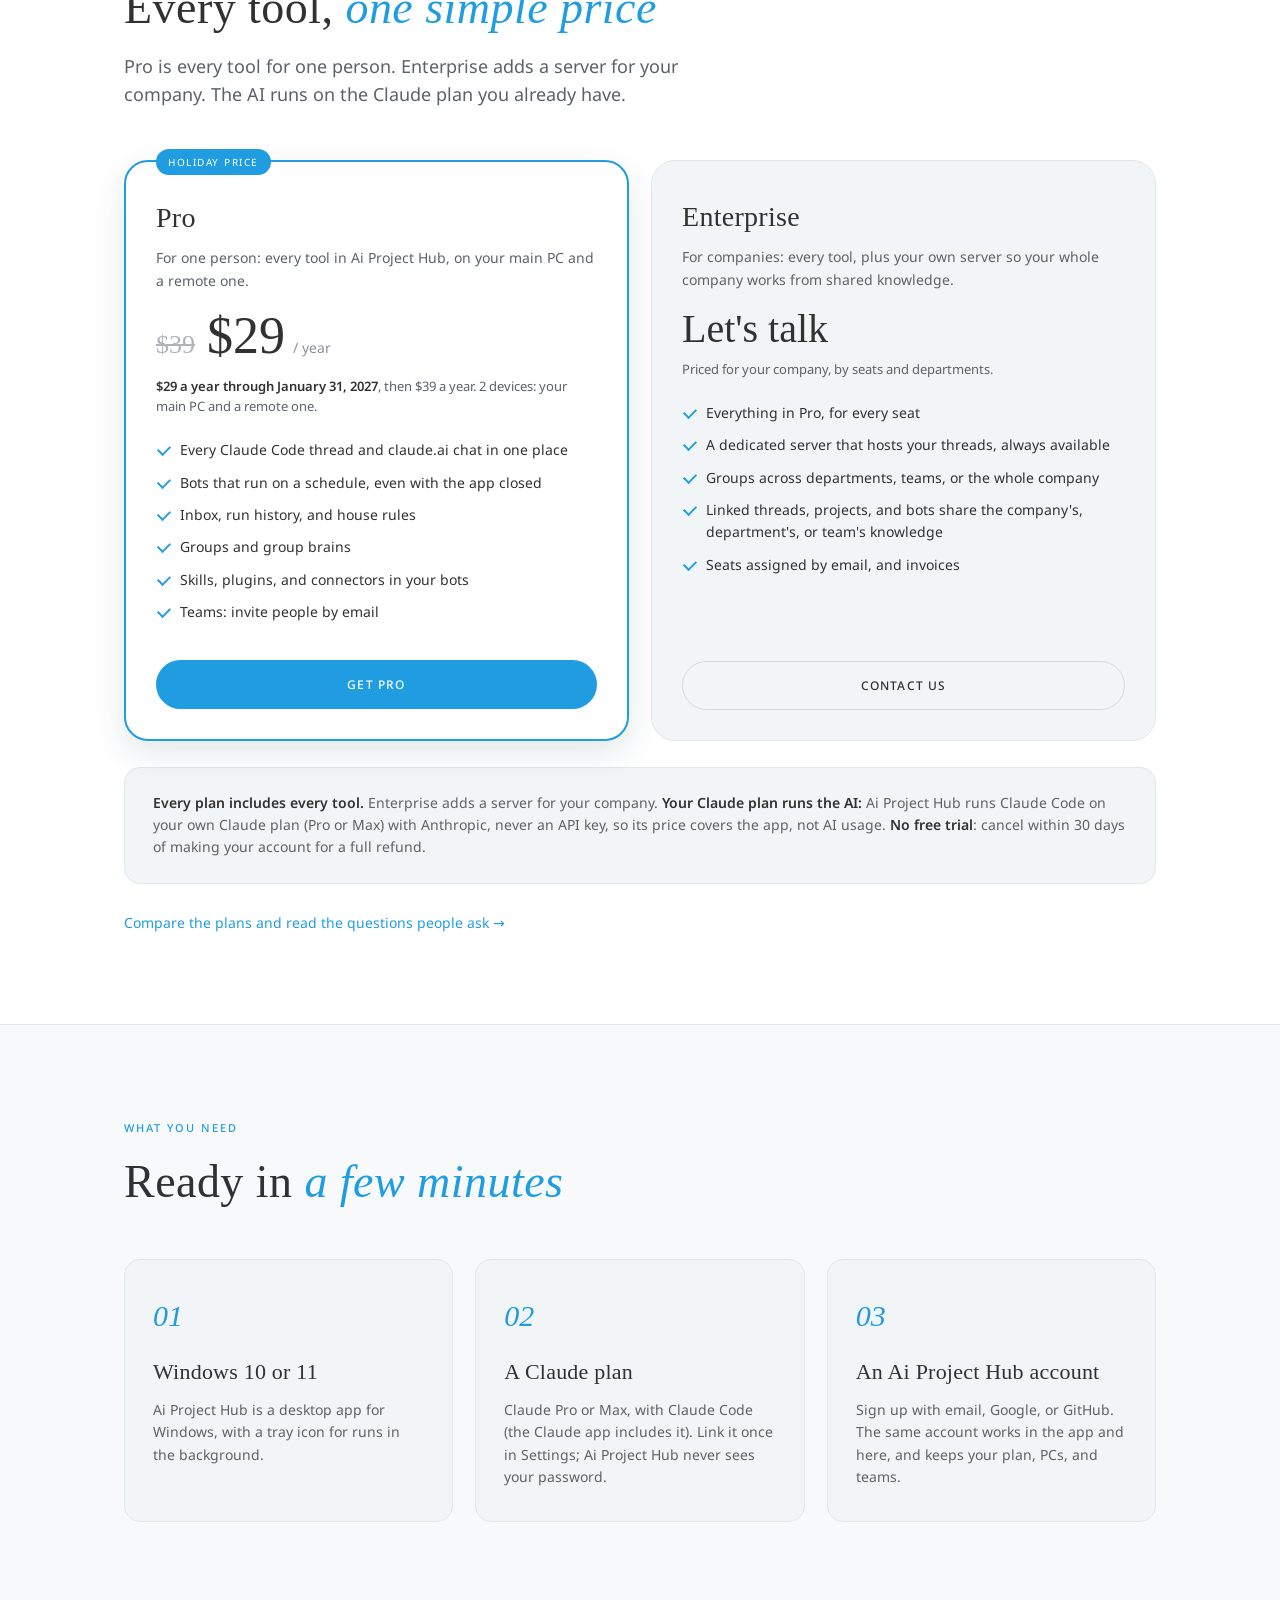
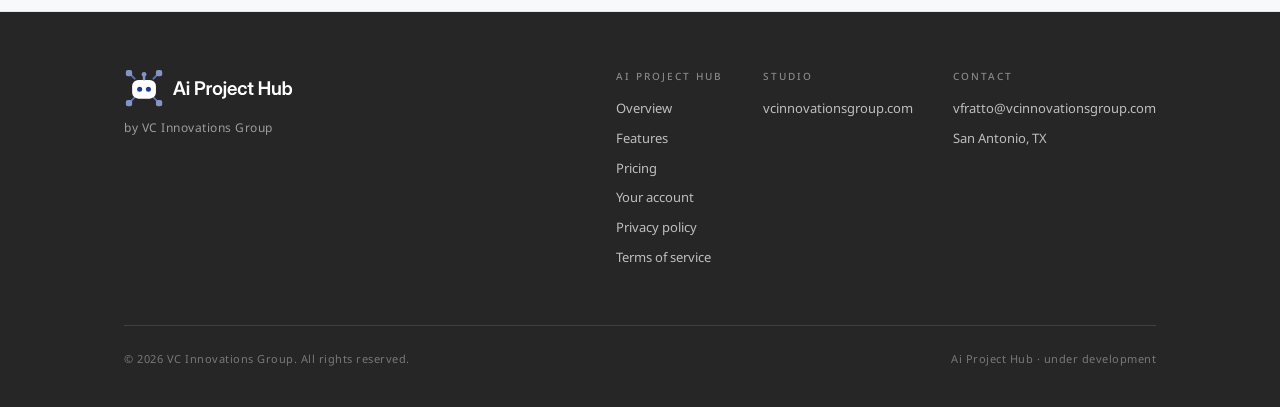
==== commit 1f61082f: "Account page: Get Pro and Manage billing (Stripe) Get Pro starts Stripe Checkout through the server'" ====
--- a/index.html
+++ b/index.html
@@ -120,7 +120,7 @@
             <li>Skills, plugins, and connectors in your bots</li>
             <li>Teams: invite people by email</li>
           </ul>
-          <a class="btn btn-primary" href="/account/signup/" data-bm-signup>Get started</a>
+          <a class="btn btn-primary" href="/account/?buy=pro">Get Pro</a>
         </div>
         <div class="plan">
           <h3>Enterprise</h3>
--- a/style.css
+++ b/style.css
@@ -212,3 +212,4 @@
 .compare-2 { min-width: 520px; }
 .compare-2 td { width: 22%; }
 @media (max-width: 900px) { .plans-2 { grid-template-columns: 1fr; } }
+.acct-billing { margin: 0 0 26px; } .acct-billing .btn + .btn { margin-top: 10px; }
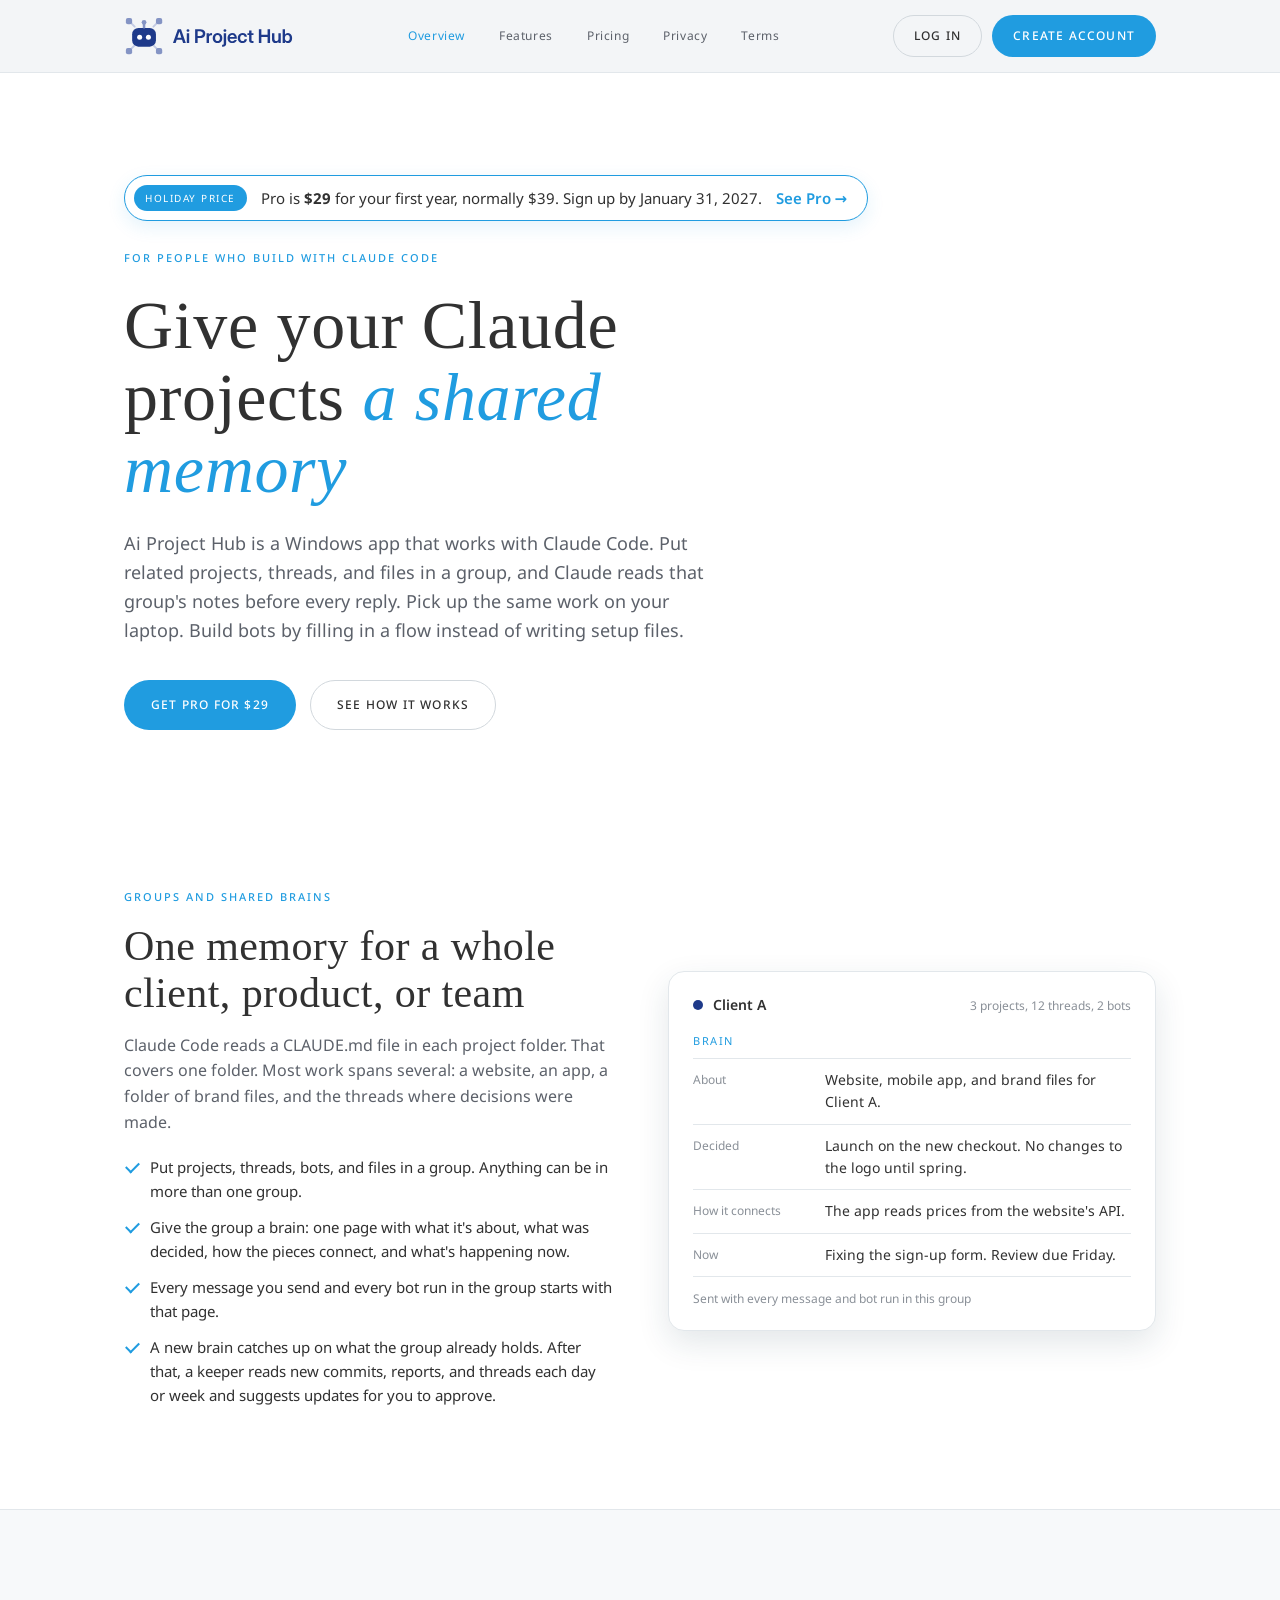
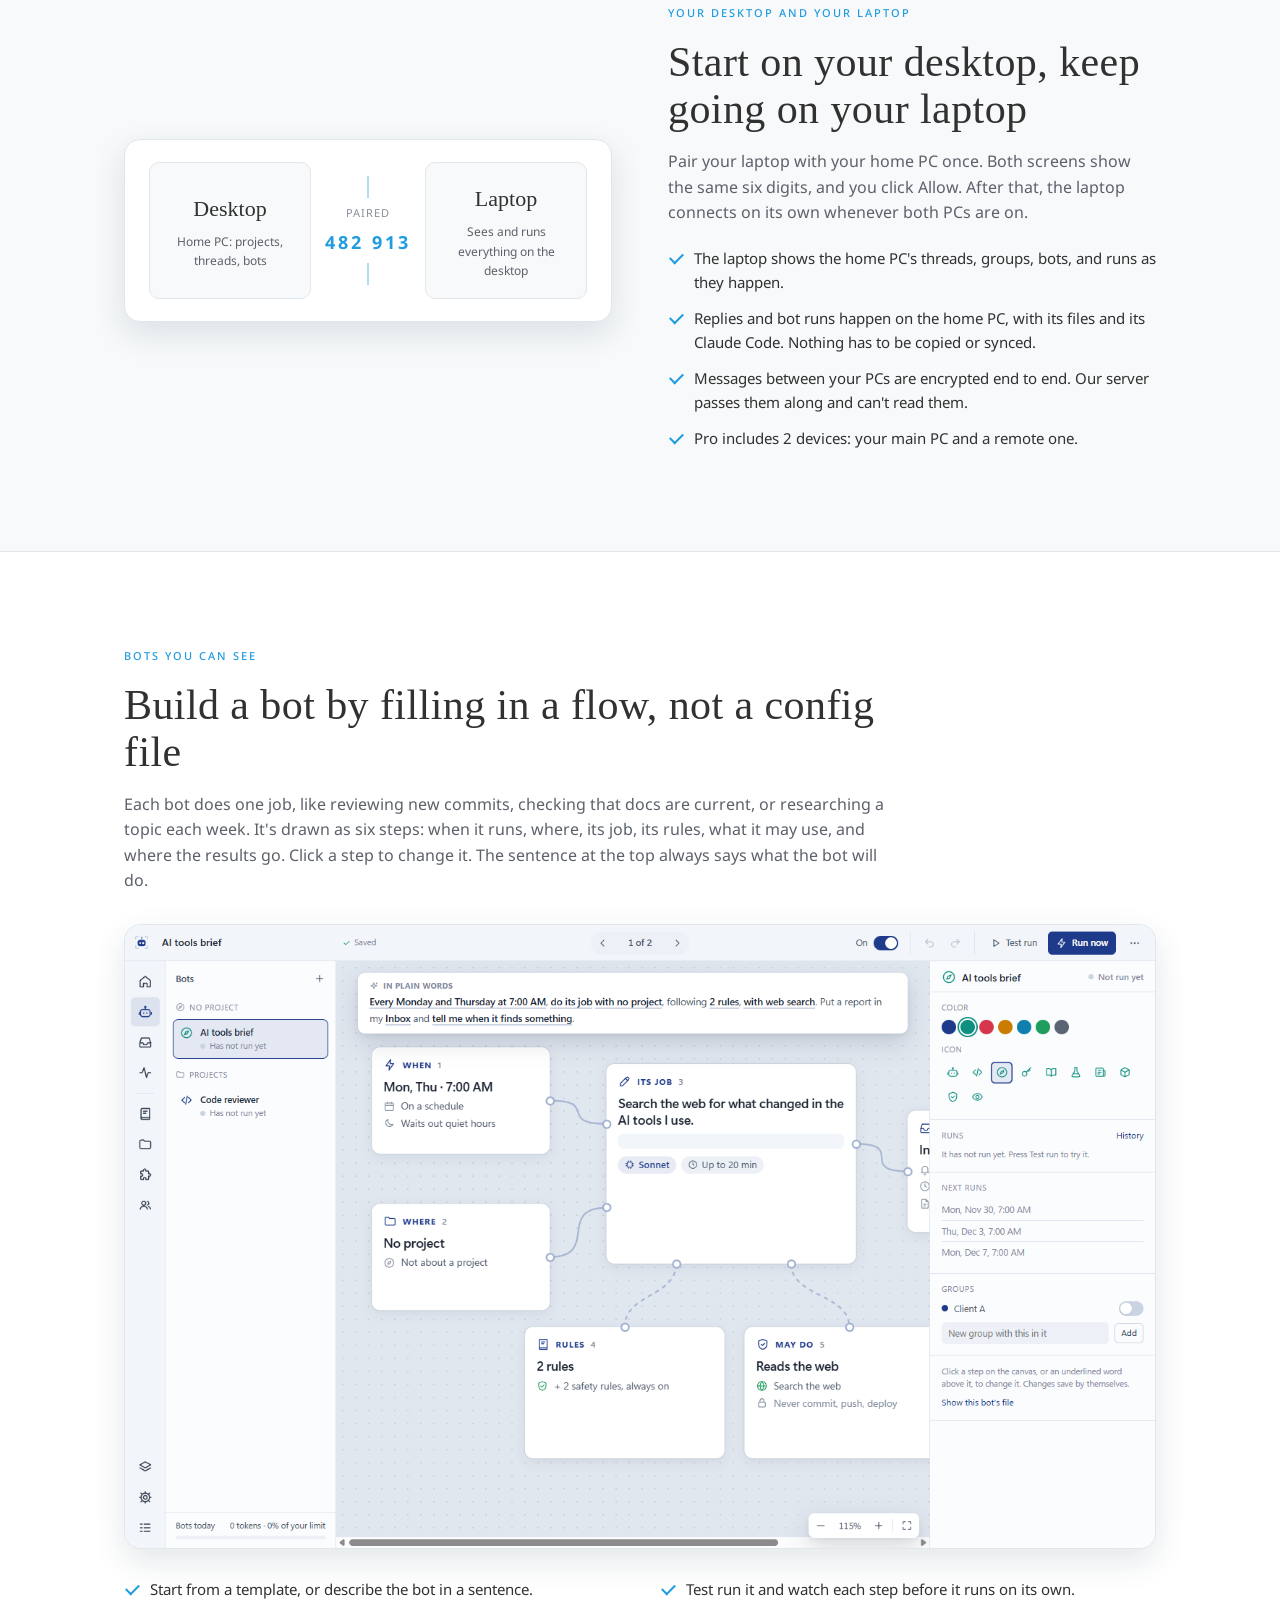
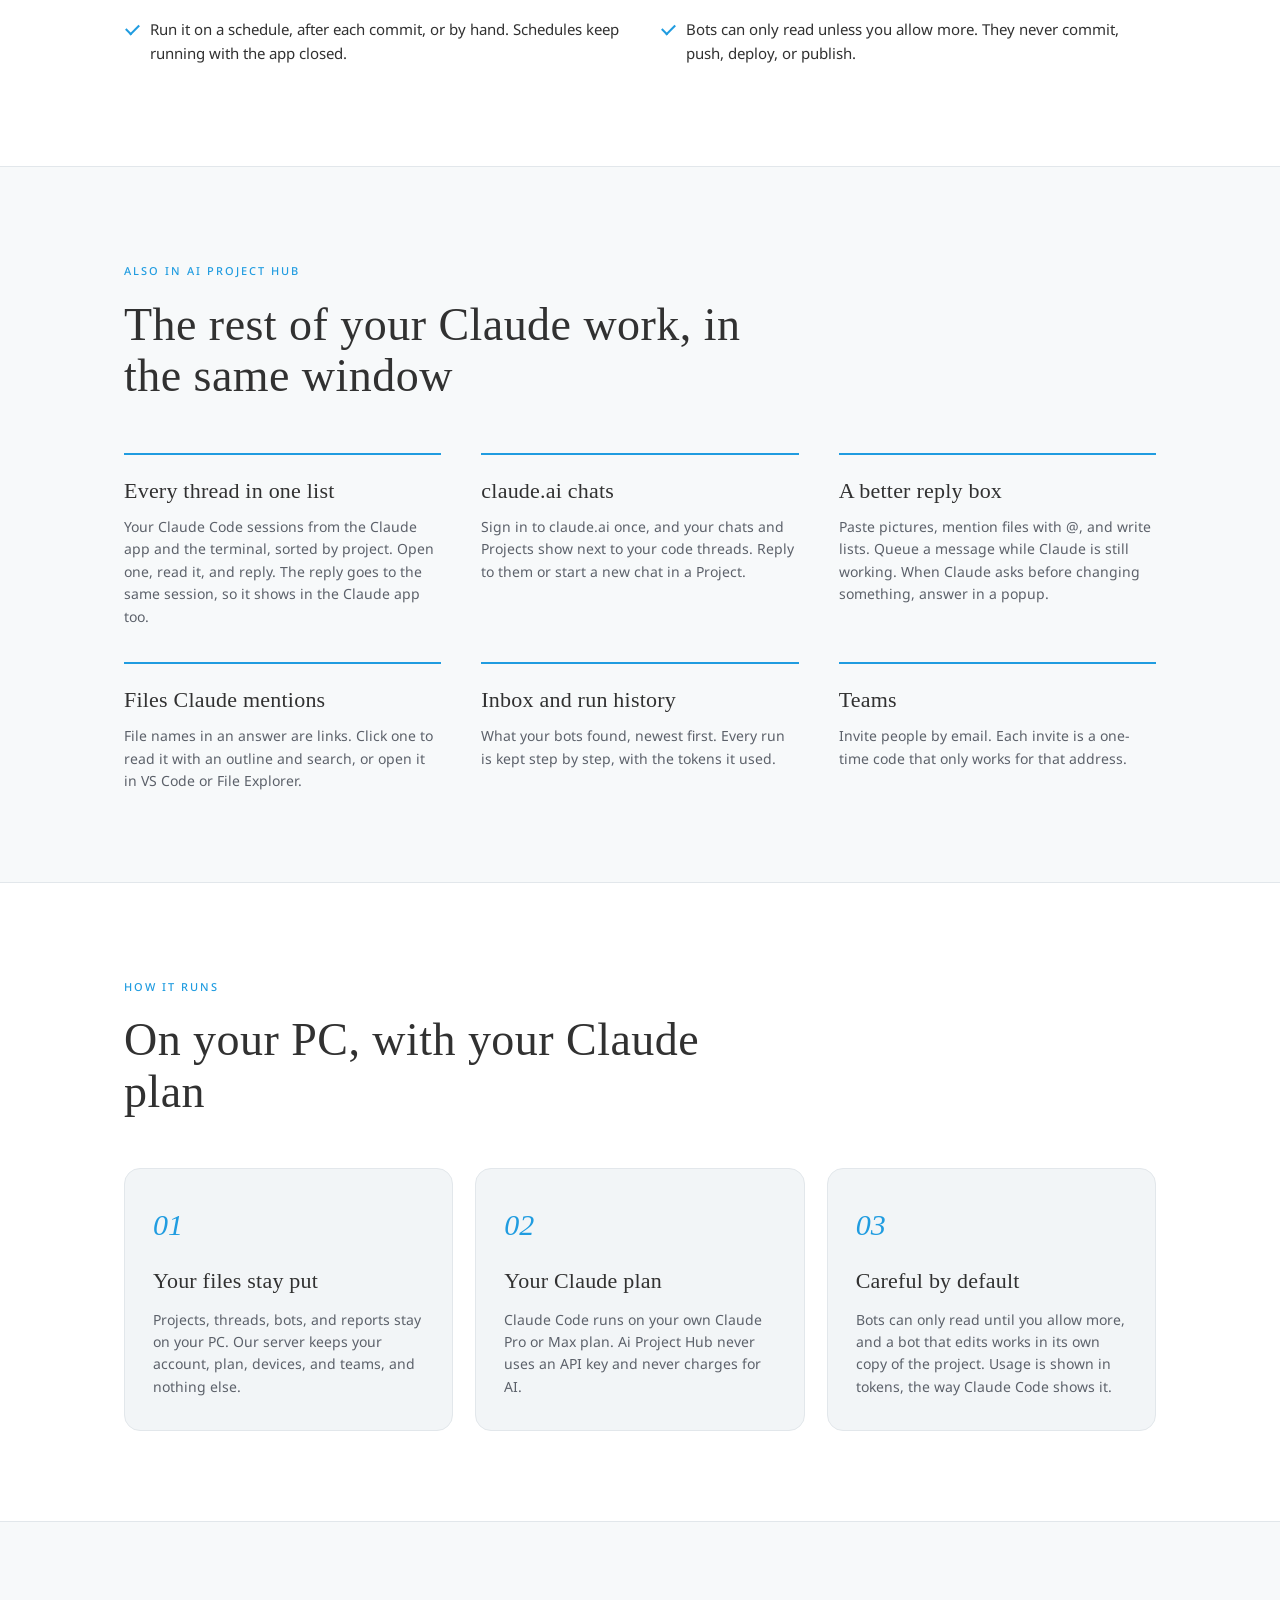
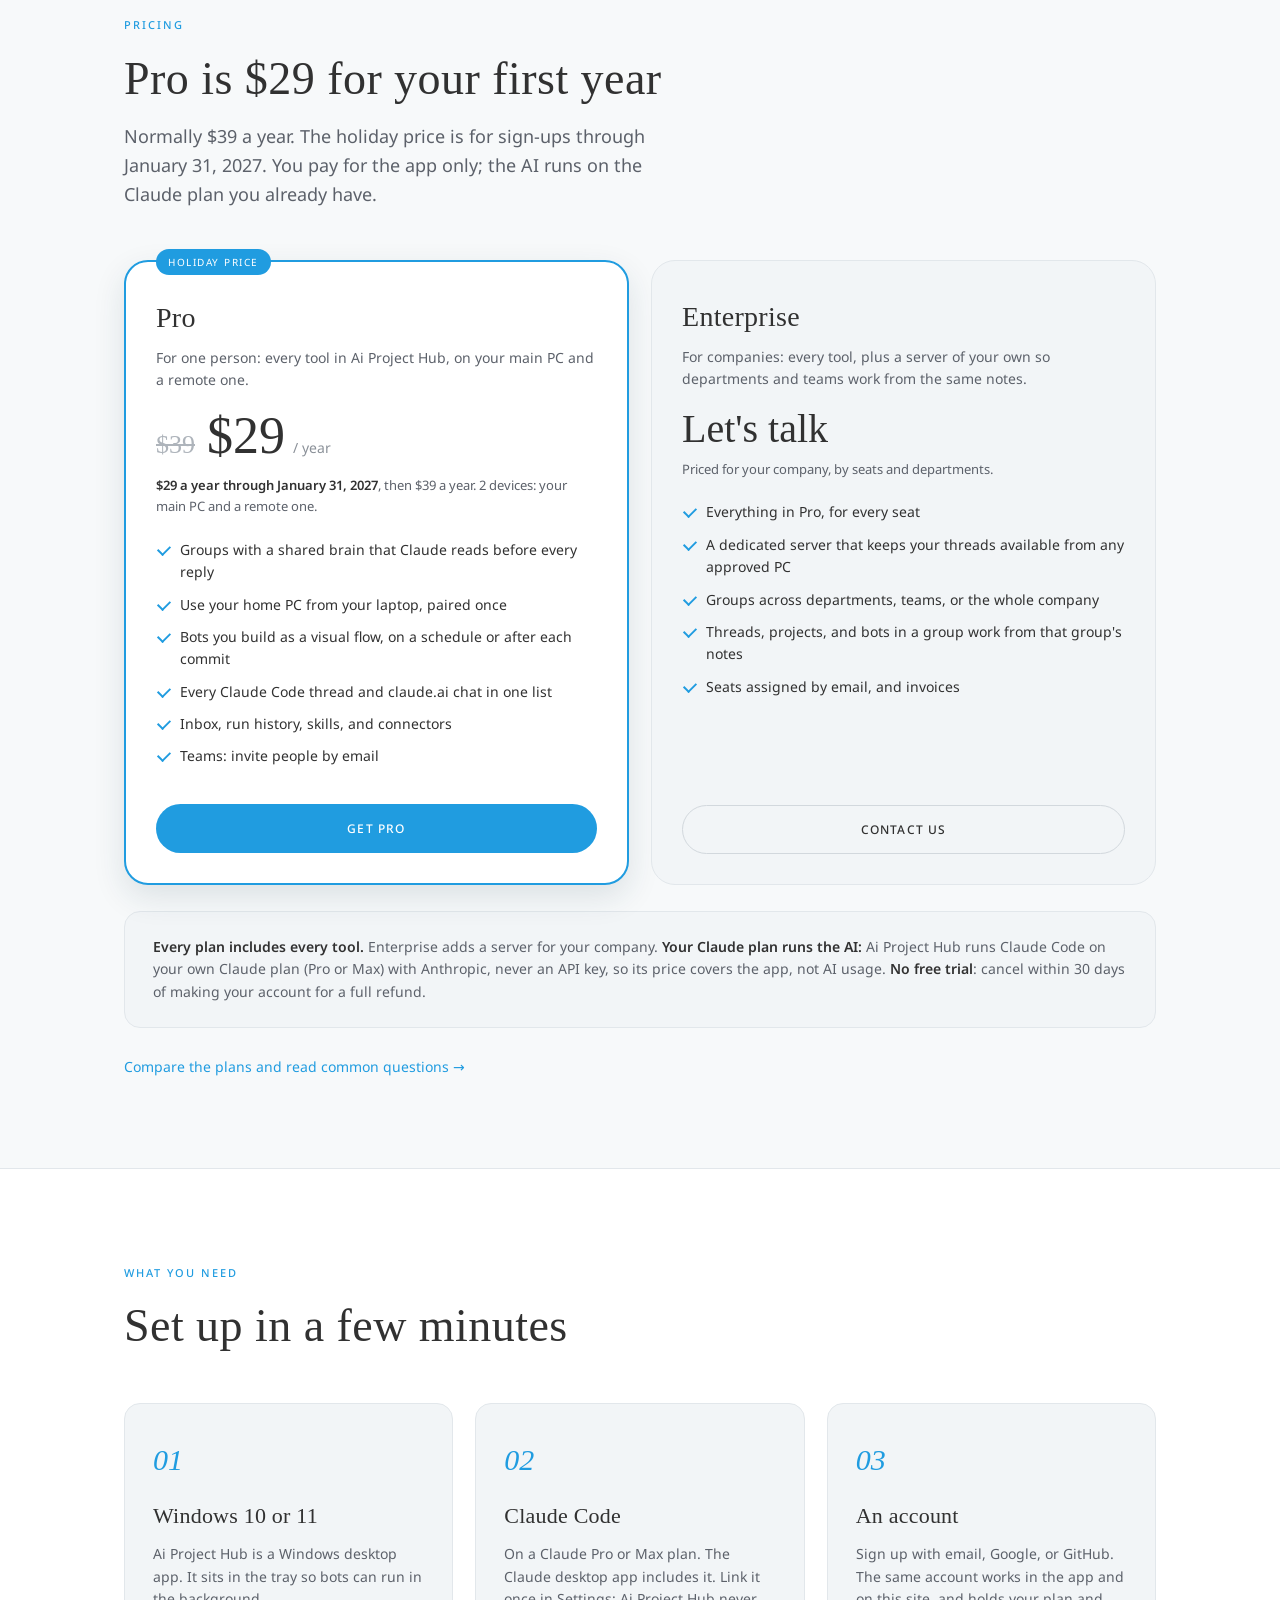
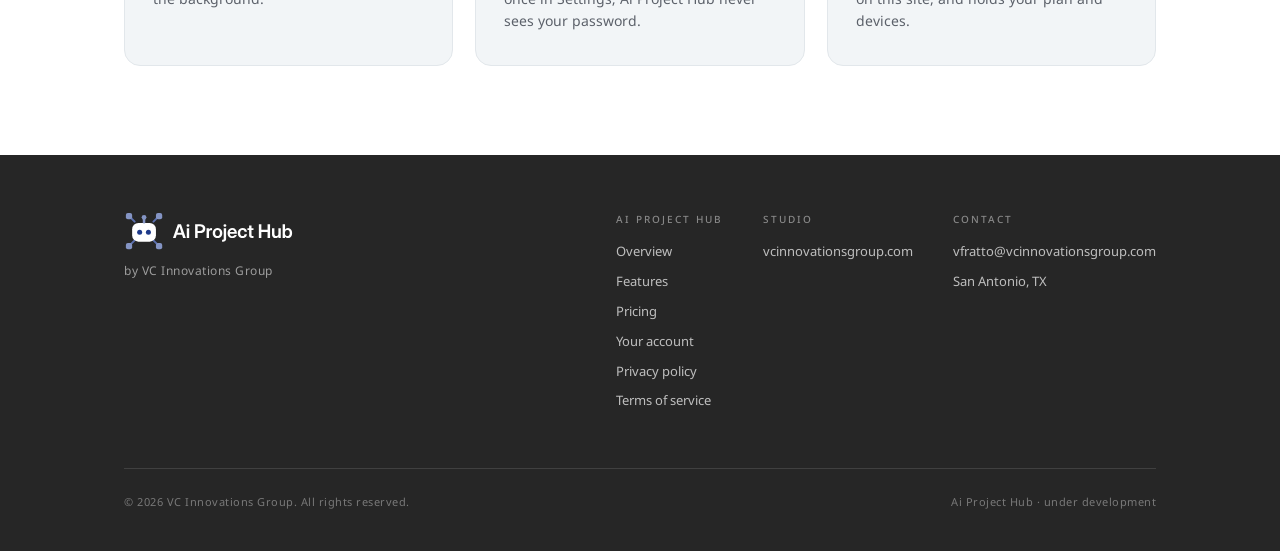
==== commit 58861328: "Home page reworked around groups with a shared brain, two PCs, and visual bots The holiday price sit" ====
--- a/index.html
+++ b/index.html
@@ -5,10 +5,10 @@
   <meta name="viewport" content="width=device-width, initial-scale=1.0" />
   <!-- Google Search Console: proves getaiprojecthub.com is ours (needed for Google sign-in brand verification). Keep it. -->
   <meta name="google-site-verification" content="gZs-N-mG1hgnbAYeKJ3I3-_aKPQKovTtpEwuGJue6WQ" />
-  <title>Ai Project Hub · Your Claude work, bots, and projects in one place</title>
-  <meta name="description" content="Ai Project Hub is a Windows app that keeps every Claude thread in one place and runs AI bots on your projects, on your own Claude plan. Pro and Enterprise plans." />
-  <meta property="og:title" content="Ai Project Hub · Your Claude work, bots, and projects in one place" />
-  <meta property="og:description" content="Ai Project Hub is a Windows app that keeps every Claude thread in one place and runs AI bots on your projects, on your own Claude plan. Pro and Enterprise plans." />
+  <title>Ai Project Hub · Shared memory, two PCs, and visual bots for Claude Code</title>
+  <meta name="description" content="Ai Project Hub is a Windows app for Claude Code. Group your projects with a shared brain, use your home PC from your laptop, and build bots by drawing them. Pro is $29 for your first year through January 31, 2027." />
+  <meta property="og:title" content="Ai Project Hub · Shared memory, two PCs, and visual bots for Claude Code" />
+  <meta property="og:description" content="Ai Project Hub is a Windows app for Claude Code. Group your projects with a shared brain, use your home PC from your laptop, and build bots by drawing them. Pro is $29 for your first year through January 31, 2027." />
   <meta property="og:type" content="website" />
   <meta property="og:image" content="https://getaiprojecthub.com/assets/brand/logo-mark-512.png" />
   <link rel="icon" href="/favicon.svg" type="image/svg+xml" />
@@ -43,66 +43,128 @@
 
   <section class="hero">
     <div class="wrap">
-      <span class="eyebrow">A VC Innovations Group product</span><span class="pill"><span class="dot"></span>Under development</span>
-      <h1>Your Claude work, <span class="italic">in one place</span></h1>
-      <p class="lede">Ai Project Hub is a Windows app for people who build with Claude. It keeps every Claude Code thread and claude.ai chat together by project, runs AI bots that review, research, and watch your projects on a schedule, and gives each group of projects a shared brain. It all runs on your PC, on your own Claude plan.</p>
+      <a class="promo" href="/pricing/">
+        <span class="promo-tag">Holiday price</span>
+        <span class="promo-text">Pro is <b>$29</b> for your first year, normally $39. Sign up by January 31, 2027.</span>
+        <span class="promo-go">See Pro &rarr;</span>
+      </a>
+
+      <span class="eyebrow">For people who build with Claude Code</span>
+      <h1>Give your Claude projects <span class="italic">a shared memory</span></h1>
+      <p class="lede">Ai Project Hub is a Windows app that works with Claude Code. Put related projects, threads, and files in a group, and Claude reads that group's notes before every reply. Pick up the same work on your laptop. Build bots by filling in a flow instead of writing setup files.</p>
       <div class="cta">
-        <a class="btn btn-primary" href="/account/signup/" data-bm-signup>Create your account</a>
-        <a class="btn btn-ghost" href="/pricing/">See pricing</a>
-      </div>
-    </div>
-  </section>
-
-  <section class="shot-block">
-    <div class="wrap">
+        <a class="btn btn-primary" href="/account/?buy=pro">Get Pro for $29</a>
+        <a class="btn btn-ghost" href="#features">See how it works</a>
+      </div>
+    </div>
+  </section>
+
+  <section class="block row-block" id="features">
+    <div class="wrap row">
+      <div class="row-text">
+        <span class="eyebrow">Groups and shared brains</span>
+        <h2>One memory for a whole client, product, or team</h2>
+        <p>Claude Code reads a CLAUDE.md file in each project folder. That covers one folder. Most work spans several: a website, an app, a folder of brand files, and the threads where decisions were made.</p>
+        <ul class="ticks">
+          <li>Put projects, threads, bots, and files in a group. Anything can be in more than one group.</li>
+          <li>Give the group a brain: one page with what it's about, what was decided, how the pieces connect, and what's happening now.</li>
+          <li>Every message you send and every bot run in the group starts with that page.</li>
+          <li>A new brain catches up on what the group already holds. After that, a keeper reads new commits, reports, and threads each day or week and suggests updates for you to approve.</li>
+        </ul>
+      </div>
+      <div class="row-visual">
+        <div class="mock brain" aria-hidden="true">
+          <div class="mock-head"><span class="dot-g"></span><b>Client A</b><span class="mock-sub">3 projects, 12 threads, 2 bots</span></div>
+          <div class="mock-title">Brain</div>
+          <div class="brain-sec"><span>About</span><p>Website, mobile app, and brand files for Client A.</p></div>
+          <div class="brain-sec"><span>Decided</span><p>Launch on the new checkout. No changes to the logo until spring.</p></div>
+          <div class="brain-sec"><span>How it connects</span><p>The app reads prices from the website's API.</p></div>
+          <div class="brain-sec"><span>Now</span><p>Fixing the sign-up form. Review due Friday.</p></div>
+          <div class="mock-foot">Sent with every message and bot run in this group</div>
+        </div>
+      </div>
+    </div>
+  </section>
+
+  <section class="block row-block alt">
+    <div class="wrap row row-flip">
+      <div class="row-text">
+        <span class="eyebrow">Your desktop and your laptop</span>
+        <h2>Start on your desktop, keep going on your laptop</h2>
+        <p>Pair your laptop with your home PC once. Both screens show the same six digits, and you click Allow. After that, the laptop connects on its own whenever both PCs are on.</p>
+        <ul class="ticks">
+          <li>The laptop shows the home PC's threads, groups, bots, and runs as they happen.</li>
+          <li>Replies and bot runs happen on the home PC, with its files and its Claude Code. Nothing has to be copied or synced.</li>
+          <li>Messages between your PCs are encrypted end to end. Our server passes them along and can't read them.</li>
+          <li>Pro includes 2 devices: your main PC and a remote one.</li>
+        </ul>
+      </div>
+      <div class="row-visual">
+        <div class="mock pair" aria-hidden="true">
+          <div class="pc"><div class="pc-name">Desktop</div><div class="pc-role">Home PC: projects, threads, bots</div></div>
+          <div class="pair-link"><span>Paired</span><b>482 913</b></div>
+          <div class="pc"><div class="pc-name">Laptop</div><div class="pc-role">Sees and runs everything on the desktop</div></div>
+        </div>
+      </div>
+    </div>
+  </section>
+
+  <section class="block row-block">
+    <div class="wrap">
+      <div class="row-text wide">
+        <span class="eyebrow">Bots you can see</span>
+        <h2>Build a bot by filling in a flow, not a config file</h2>
+        <p>Each bot does one job, like reviewing new commits, checking that docs are current, or researching a topic each week. It's drawn as six steps: when it runs, where, its job, its rules, what it may use, and where the results go. Click a step to change it. The sentence at the top always says what the bot will do.</p>
+      </div>
       <figure class="shot">
-        <img src="/assets/shots/bot-flow.png" alt="Ai Project Hub with a bot drawn as a flow: when it runs, where, its job, its rules, and what it may do" width="1424" height="861" loading="eager" />
-        <figcaption>A bot, drawn as a flow. Click any step to change it; the sentence on top says the whole bot in plain words.</figcaption>
+        <img src="/assets/shots/bot-flow.png" alt="A bot in Ai Project Hub, drawn as a flow of six steps with a plain sentence above it" width="1424" height="861" loading="lazy" />
       </figure>
-    </div>
-  </section>
-
-  <section class="block" id="features">
-    <div class="wrap">
-      <div class="sec-head">
-        <span class="eyebrow">What it does</span>
-        <h2>More than a bot runner: <span class="italic">a hub</span> for your Claude projects</h2>
-        <p class="lede">Bots, threads, chats, files, and the people you work with, organized the way you think about your work.</p>
+      <ul class="ticks ticks-cols">
+        <li>Start from a template, or describe the bot in a sentence.</li>
+        <li>Test run it and watch each step before it runs on its own.</li>
+        <li>Run it on a schedule, after each commit, or by hand. Schedules keep running with the app closed.</li>
+        <li>Bots can only read unless you allow more. They never commit, push, deploy, or publish.</li>
+      </ul>
+    </div>
+  </section>
+
+  <section class="block alt">
+    <div class="wrap">
+      <div class="sec-head">
+        <span class="eyebrow">Also in Ai Project Hub</span>
+        <h2>The rest of your Claude work, in the same window</h2>
       </div>
       <div class="feats">
-        <div class="feat"><h3>Bots that do one job</h3><p>A code reviewer, a topic researcher, a secrets watch, a docs check, a weekly changelog. Start from a template or describe it in plain words. Each bot is drawn as a simple flow: when it runs, where, its job, its rules, what it may do, and where results go.</p></div>
-        <div class="feat"><h3>Runs on its own</h3><p>On a schedule, after each commit, or when you click Run now. A Windows task runs bots even with the app closed. Each run has a token limit, and all bots share a daily one.</p></div>
-        <div class="feat"><h3>Inbox, Runs, and Rules</h3><p>What bots find lands in your Inbox: open it in your editor, fix it with Claude, or mark it done. Every run is kept step by step with its token count. House rules, like US English or no secrets in code, apply to every bot.</p></div>
-        <div class="feat"><h3>Every Claude thread in one place</h3><p>Your Claude Code sessions, from the Claude app and the terminal, listed by project. Open one, read it, and reply: Claude continues the same session, and it shows in the Claude app too.</p></div>
-        <div class="feat"><h3>A better reply box</h3><p>Paste pictures, mention files with @, write lists, and queue a message while Claude works. When Claude asks before a change, a popup lets you allow it, always allow it, or say no. Pick the model and effort per message.</p></div>
-        <div class="feat"><h3>claude.ai chats, live</h3><p>Sign in to claude.ai inside Ai Project Hub and your chats and Projects show beside your code threads. Read them, reply, start a new chat in a Project.</p></div>
-        <div class="feat"><h3>Groups</h3><p>Put projects, threads, bots, and files together by client, product, or task, drawn as one chart. Things in a group take its color everywhere, and Focus shows only that group.</p></div>
-        <div class="feat"><h3>Group brains</h3><p>One shared page per group: what it is about, what was decided, how the pieces connect, and what is going on now. Every bot run and reply in the group starts with it, and a keeper proposes updates as work happens.</p></div>
-        <div class="feat"><h3>Teams</h3><p>Make a team and invite people by email with a one-time code. See who is online.</p></div>
-      </div>
-    </div>
-  </section>
-
-  <section class="block alt">
-    <div class="wrap">
-      <div class="sec-head">
-        <span class="eyebrow">How it works</span>
-        <h2>Your PC, your plan, <span class="italic">your rules</span></h2>
+        <div class="feat"><h3>Every thread in one list</h3><p>Your Claude Code sessions from the Claude app and the terminal, sorted by project. Open one, read it, and reply. The reply goes to the same session, so it shows in the Claude app too.</p></div>
+        <div class="feat"><h3>claude.ai chats</h3><p>Sign in to claude.ai once, and your chats and Projects show next to your code threads. Reply to them or start a new chat in a Project.</p></div>
+        <div class="feat"><h3>A better reply box</h3><p>Paste pictures, mention files with @, and write lists. Queue a message while Claude is still working. When Claude asks before changing something, answer in a popup.</p></div>
+        <div class="feat"><h3>Files Claude mentions</h3><p>File names in an answer are links. Click one to read it with an outline and search, or open it in VS Code or File Explorer.</p></div>
+        <div class="feat"><h3>Inbox and run history</h3><p>What your bots found, newest first. Every run is kept step by step, with the tokens it used.</p></div>
+        <div class="feat"><h3>Teams</h3><p>Invite people by email. Each invite is a one-time code that only works for that address.</p></div>
+      </div>
+    </div>
+  </section>
+
+  <section class="block">
+    <div class="wrap">
+      <div class="sec-head">
+        <span class="eyebrow">How it runs</span>
+        <h2>On your PC, with your Claude plan</h2>
       </div>
       <div class="cards">
-        <div class="card"><div class="num">01</div><h3>Runs on your PC</h3><p>Bots and replies run with Claude Code on your computer, on your own Claude plan. Your code, threads, and reports stay on your PC.</p></div>
-        <div class="card"><div class="num">02</div><h3>Safe by default</h3><p>Bots are read-only unless you give them more. They never commit, push, deploy, or publish, and a bot that edits works in its own copy of the project.</p></div>
-        <div class="card"><div class="num">03</div><h3>Plain words</h3><p>No YAML to learn. Say what a bot should do, pick what it may use, and read what it found. Usage is shown in tokens, the way Claude Code shows it.</p></div>
-      </div>
-    </div>
-  </section>
-
-  <section class="block" id="pricing">
+        <div class="card"><div class="num">01</div><h3>Your files stay put</h3><p>Projects, threads, bots, and reports stay on your PC. Our server keeps your account, plan, devices, and teams, and nothing else.</p></div>
+        <div class="card"><div class="num">02</div><h3>Your Claude plan</h3><p>Claude Code runs on your own Claude Pro or Max plan. Ai Project Hub never uses an API key and never charges for AI.</p></div>
+        <div class="card"><div class="num">03</div><h3>Careful by default</h3><p>Bots can only read until you allow more, and a bot that edits works in its own copy of the project. Usage is shown in tokens, the way Claude Code shows it.</p></div>
+      </div>
+    </div>
+  </section>
+
+  <section class="block alt" id="pricing">
     <div class="wrap">
       <div class="sec-head">
         <span class="eyebrow">Pricing</span>
-        <h2>Every tool, <span class="italic">one simple price</span></h2>
-        <p class="lede">Pro is every tool for one person. Enterprise adds a server for your company. The AI runs on the Claude plan you already have.</p>
+        <h2>Pro is $29 for your first year</h2>
+        <p class="lede">Normally $39 a year. The holiday price is for sign-ups through January 31, 2027. You pay for the app only; the AI runs on the Claude plan you already have.</p>
       </div>
 
       <div class="plans plans-2">
@@ -113,25 +175,25 @@
           <div class="price"><span class="was">$39</span><span class="amt">$29</span><span class="per">/ year</span></div>
           <p class="price-sub"><b>$29 a year through January 31, 2027</b>, then $39 a year. 2 devices: your main PC and a remote one.</p>
           <ul class="plan-list">
-            <li>Every Claude Code thread and claude.ai chat in one place</li>
-            <li>Bots that run on a schedule, even with the app closed</li>
-            <li>Inbox, run history, and house rules</li>
-            <li>Groups and group brains</li>
-            <li>Skills, plugins, and connectors in your bots</li>
+            <li>Groups with a shared brain that Claude reads before every reply</li>
+            <li>Use your home PC from your laptop, paired once</li>
+            <li>Bots you build as a visual flow, on a schedule or after each commit</li>
+            <li>Every Claude Code thread and claude.ai chat in one list</li>
+            <li>Inbox, run history, skills, and connectors</li>
             <li>Teams: invite people by email</li>
           </ul>
           <a class="btn btn-primary" href="/account/?buy=pro">Get Pro</a>
         </div>
         <div class="plan">
           <h3>Enterprise</h3>
-          <p class="plan-for">For companies: every tool, plus your own server so your whole company works from shared knowledge.</p>
+          <p class="plan-for">For companies: every tool, plus a server of your own so departments and teams work from the same notes.</p>
           <div class="price"><span class="amt amt-text">Let's talk</span></div>
           <p class="price-sub">Priced for your company, by seats and departments.</p>
           <ul class="plan-list">
             <li>Everything in Pro, for every seat</li>
-            <li>A dedicated server that hosts your threads, always available</li>
+            <li>A dedicated server that keeps your threads available from any approved PC</li>
             <li>Groups across departments, teams, or the whole company</li>
-            <li>Linked threads, projects, and bots share the company's, department's, or team's knowledge</li>
+            <li>Threads, projects, and bots in a group work from that group's notes</li>
             <li>Seats assigned by email, and invoices</li>
           </ul>
           <a class="btn btn-ghost" href="mailto:vfratto@vcinnovationsgroup.com?subject=Ai%20Project%20Hub%20Enterprise">Contact us</a>
@@ -139,20 +201,20 @@
       </div>
       <div class="note plans-note"><b>Every plan includes every tool.</b> Enterprise adds a server for your company. <b>Your Claude plan runs the AI:</b> Ai Project Hub runs Claude Code on your own Claude plan (Pro or Max) with Anthropic, never an API key, so its price covers the app, not AI usage. <b>No free trial</b>: cancel within 30 days of making your account for a full refund.</div>
 
-      <p class="more"><a class="text-link" href="/pricing/">Compare the plans and read the questions people ask &rarr;</a></p>
-    </div>
-  </section>
-
-  <section class="block alt">
+      <p class="more"><a class="text-link" href="/pricing/">Compare the plans and read common questions &rarr;</a></p>
+    </div>
+  </section>
+
+  <section class="block">
     <div class="wrap">
       <div class="sec-head">
         <span class="eyebrow">What you need</span>
-        <h2>Ready in <span class="italic">a few minutes</span></h2>
+        <h2>Set up in a few minutes</h2>
       </div>
       <div class="cards">
-        <div class="card"><div class="num">01</div><h3>Windows 10 or 11</h3><p>Ai Project Hub is a desktop app for Windows, with a tray icon for runs in the background.</p></div>
-        <div class="card"><div class="num">02</div><h3>A Claude plan</h3><p>Claude Pro or Max, with Claude Code (the Claude app includes it). Link it once in Settings; Ai Project Hub never sees your password.</p></div>
-        <div class="card"><div class="num">03</div><h3>An Ai Project Hub account</h3><p>Sign up with email, Google, or GitHub. The same account works in the app and here, and keeps your plan, PCs, and teams.</p></div>
+        <div class="card"><div class="num">01</div><h3>Windows 10 or 11</h3><p>Ai Project Hub is a Windows desktop app. It sits in the tray so bots can run in the background.</p></div>
+        <div class="card"><div class="num">02</div><h3>Claude Code</h3><p>On a Claude Pro or Max plan. The Claude desktop app includes it. Link it once in Settings; Ai Project Hub never sees your password.</p></div>
+        <div class="card"><div class="num">03</div><h3>An account</h3><p>Sign up with email, Google, or GitHub. The same account works in the app and on this site, and holds your plan and devices.</p></div>
       </div>
     </div>
   </section>
--- a/style.css
+++ b/style.css
@@ -213,3 +213,64 @@
 .compare-2 td { width: 22%; }
 @media (max-width: 900px) { .plans-2 { grid-template-columns: 1fr; } }
 .acct-billing { margin: 0 0 26px; } .acct-billing .btn + .btn { margin-top: 10px; }
+/* a spinner: loading the account, and confirming a subscription after checkout */
+@keyframes bm-spin { to { transform: rotate(360deg); } }
+.spin { display: inline-block; width: 20px; height: 20px; flex: none; border: 2.5px solid var(--wg200); border-top-color: var(--rust); border-radius: 50%; animation: bm-spin .8s linear infinite; }
+#bm-gate { display: flex; align-items: center; gap: 12px; }
+#bm-gate::before { content: ''; width: 20px; height: 20px; flex: none; border: 2.5px solid var(--wg200); border-top-color: var(--rust); border-radius: 50%; animation: bm-spin .8s linear infinite; }
+.confirming { display: flex; gap: 14px; align-items: flex-start; background: #fff; border: 1px solid var(--wg200); border-radius: var(--radius-sm); padding: 14px 16px; margin-bottom: 16px; }
+.confirming b { display: block; color: var(--navy); font-weight: 600; }
+.confirming small { display: block; color: var(--wg600); font-size: 0.85rem; margin-top: 2px; }
+@media (prefers-reduced-motion: reduce) { .spin, #bm-gate::before { animation-duration: 2.4s; } }
+
+/* ---------- holiday bar at the top of the hero ---------- */
+.promo { display: inline-flex; align-items: center; flex-wrap: wrap; gap: 10px 14px; background: #fff; border: 1px solid var(--rust); border-radius: 999px; padding: 7px 8px 7px 8px; margin-bottom: 28px; font-size: 14px; color: var(--navy); box-shadow: 0 6px 18px rgba(32,156,224,0.12); transition: box-shadow .18s ease, transform .18s ease; }
+.promo:hover { transform: translateY(-1px); box-shadow: 0 10px 24px rgba(32,156,224,0.2); }
+.promo-tag { background: var(--rust); color: #fff; font-size: 10px; letter-spacing: 1.5px; text-transform: uppercase; padding: 5px 11px; border-radius: 999px; }
+.promo-text b { font-weight: 700; }
+.promo-go { color: var(--rust); font-weight: 600; padding-right: 10px; }
+.hero .eyebrow { display: block; }
+
+/* ---------- feature rows: words on one side, a picture on the other ---------- */
+.row-block .row { display: grid; grid-template-columns: 1fr 1fr; gap: 56px; align-items: center; }
+.row-flip .row-text { order: 2; }
+.row-text h2 { font-size: clamp(28px, 3.6vw, 42px); line-height: 1.12; margin: 14px 0 16px; }
+.row-text > p { color: var(--wg600); font-size: 16px; }
+.row-text.wide { max-width: 760px; margin-bottom: 30px; }
+.ticks { list-style: none; margin-top: 20px; }
+.ticks li { position: relative; padding-left: 26px; margin-bottom: 12px; color: var(--navy); font-size: 15px; }
+.ticks li::before { content: ''; position: absolute; left: 2px; top: 7px; width: 11px; height: 6px; border-left: 2px solid var(--rust); border-bottom: 2px solid var(--rust); transform: rotate(-45deg); }
+.ticks-cols { display: grid; grid-template-columns: 1fr 1fr; gap: 4px 40px; margin-top: 28px; }
+.row-block .shot img { border-radius: var(--radius-md); }
+
+/* drawn pictures of the app (not screenshots) */
+.mock { background: #fff; border: 1px solid var(--wg200); border-radius: var(--radius-md); box-shadow: var(--shadow-md); padding: 22px 24px; font-size: 14px; }
+.mock-head { display: flex; align-items: center; gap: 10px; }
+.mock-head b { font-weight: 600; color: var(--navy); }
+.mock-sub { color: var(--wg500); font-size: 12px; margin-left: auto; }
+.dot-g { width: 10px; height: 10px; border-radius: 50%; background: #1e3a8a; flex: none; }
+.mock-title { margin: 16px 0 8px; font-size: 11px; letter-spacing: 1.5px; text-transform: uppercase; color: var(--rust); }
+.brain-sec { border-top: 1px solid var(--wg200); padding: 10px 0; display: grid; grid-template-columns: 120px 1fr; gap: 12px; }
+.brain-sec span { color: var(--wg500); font-size: 12px; padding-top: 1px; }
+.brain-sec p { color: var(--navy); }
+.mock-foot { border-top: 1px solid var(--wg200); padding-top: 12px; color: var(--wg500); font-size: 12px; }
+.pair { display: grid; grid-template-columns: 1fr auto 1fr; align-items: center; gap: 14px; }
+.pc { border: 1px solid var(--wg200); border-radius: var(--radius-sm); padding: 18px 16px; background: var(--wg100); text-align: center; }
+.pc-name { font-family: var(--serif); font-size: 22px; color: var(--navy); }
+.pc-role { color: var(--wg600); font-size: 12px; margin-top: 6px; }
+.pair-link { display: flex; flex-direction: column; align-items: center; gap: 6px; color: var(--wg500); font-size: 11px; letter-spacing: 1px; text-transform: uppercase; }
+.pair-link b { font-family: var(--sans); font-size: 18px; letter-spacing: 3px; color: var(--rust); text-transform: none; }
+.pair-link::before, .pair-link::after { content: ''; width: 2px; height: 22px; background: var(--rust); opacity: .35; }
+
+@media (max-width: 900px) {
+  .row-block .row { grid-template-columns: 1fr; gap: 32px; }
+  .row-flip .row-text { order: 0; }
+  .ticks-cols { grid-template-columns: 1fr; }
+  .pair { grid-template-columns: 1fr; }
+  .pair-link { flex-direction: row; }
+  .pair-link::before, .pair-link::after { width: 22px; height: 2px; }
+}
+.pair { align-items: stretch; }
+.pair .pc { display: flex; flex-direction: column; justify-content: center; }
+.pair-link { align-self: center; }
+.promo { font-size: 15px; padding: 9px 10px 9px 9px; }
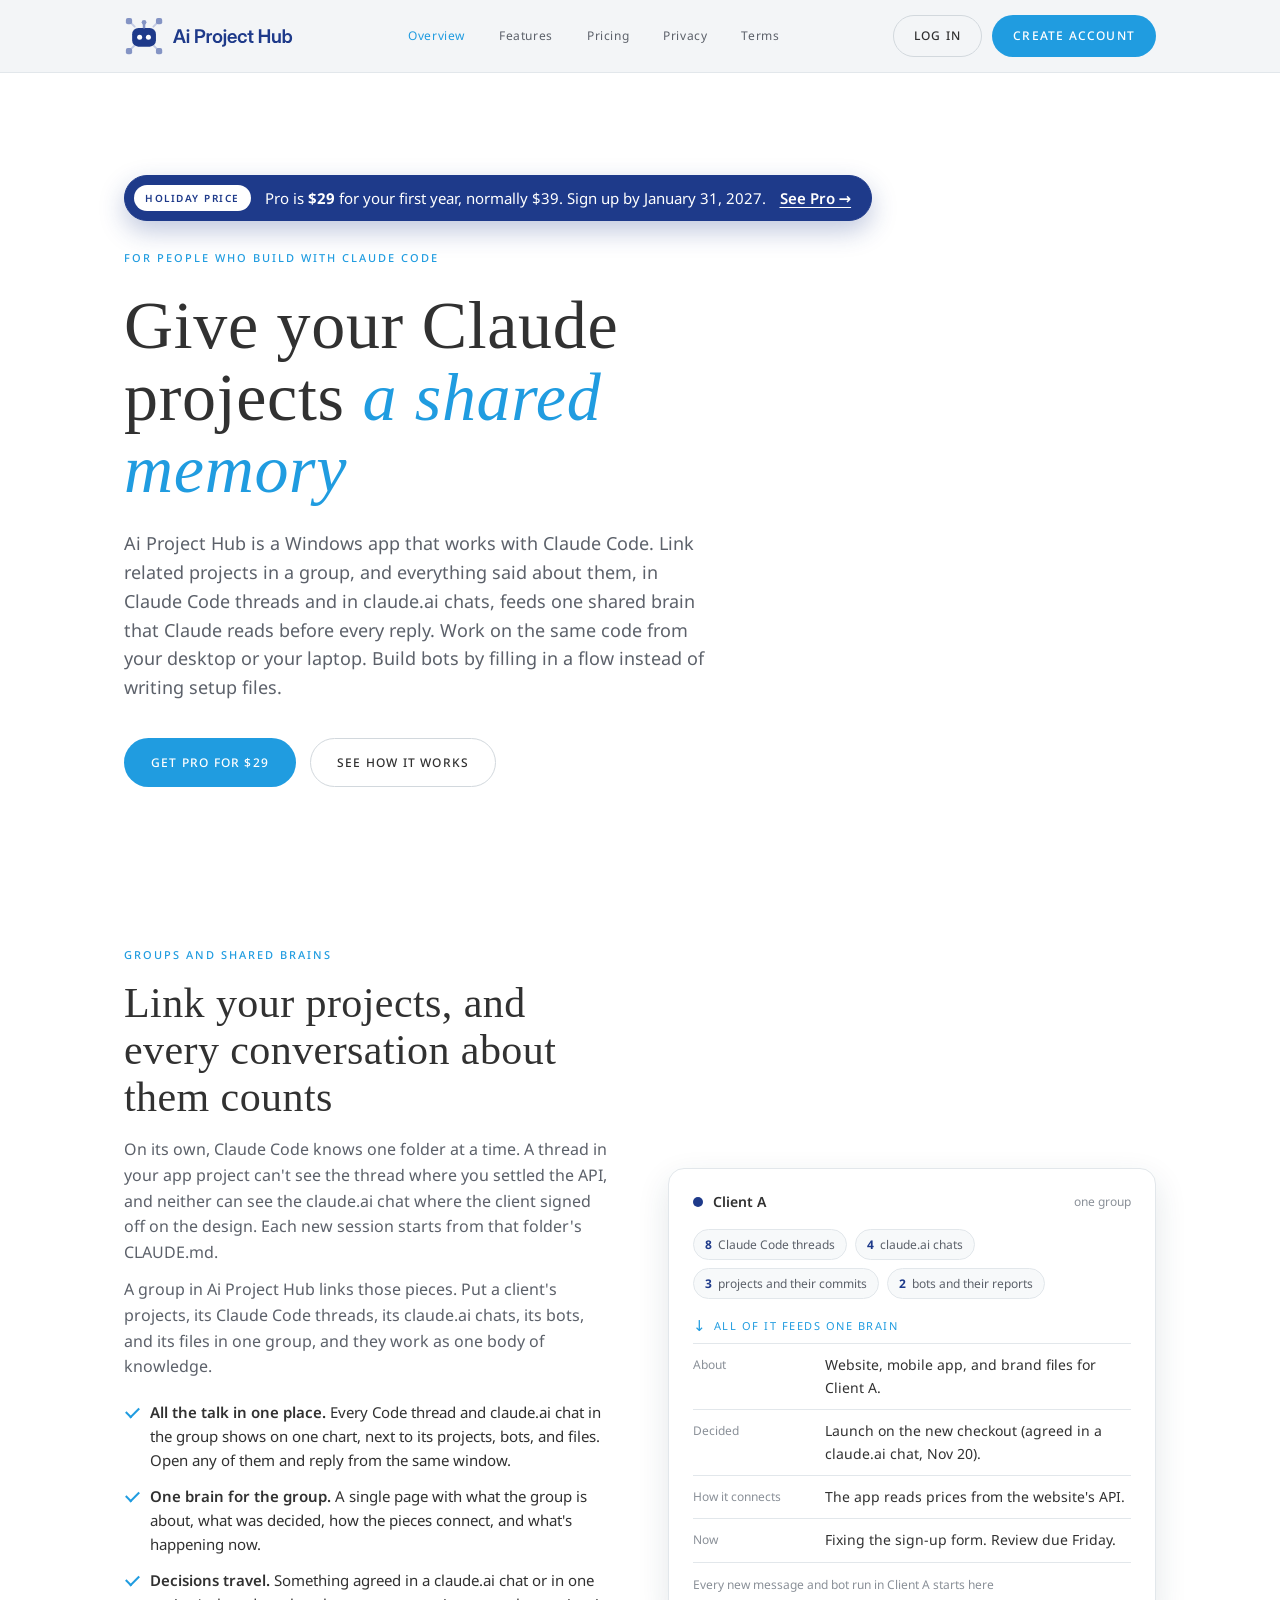
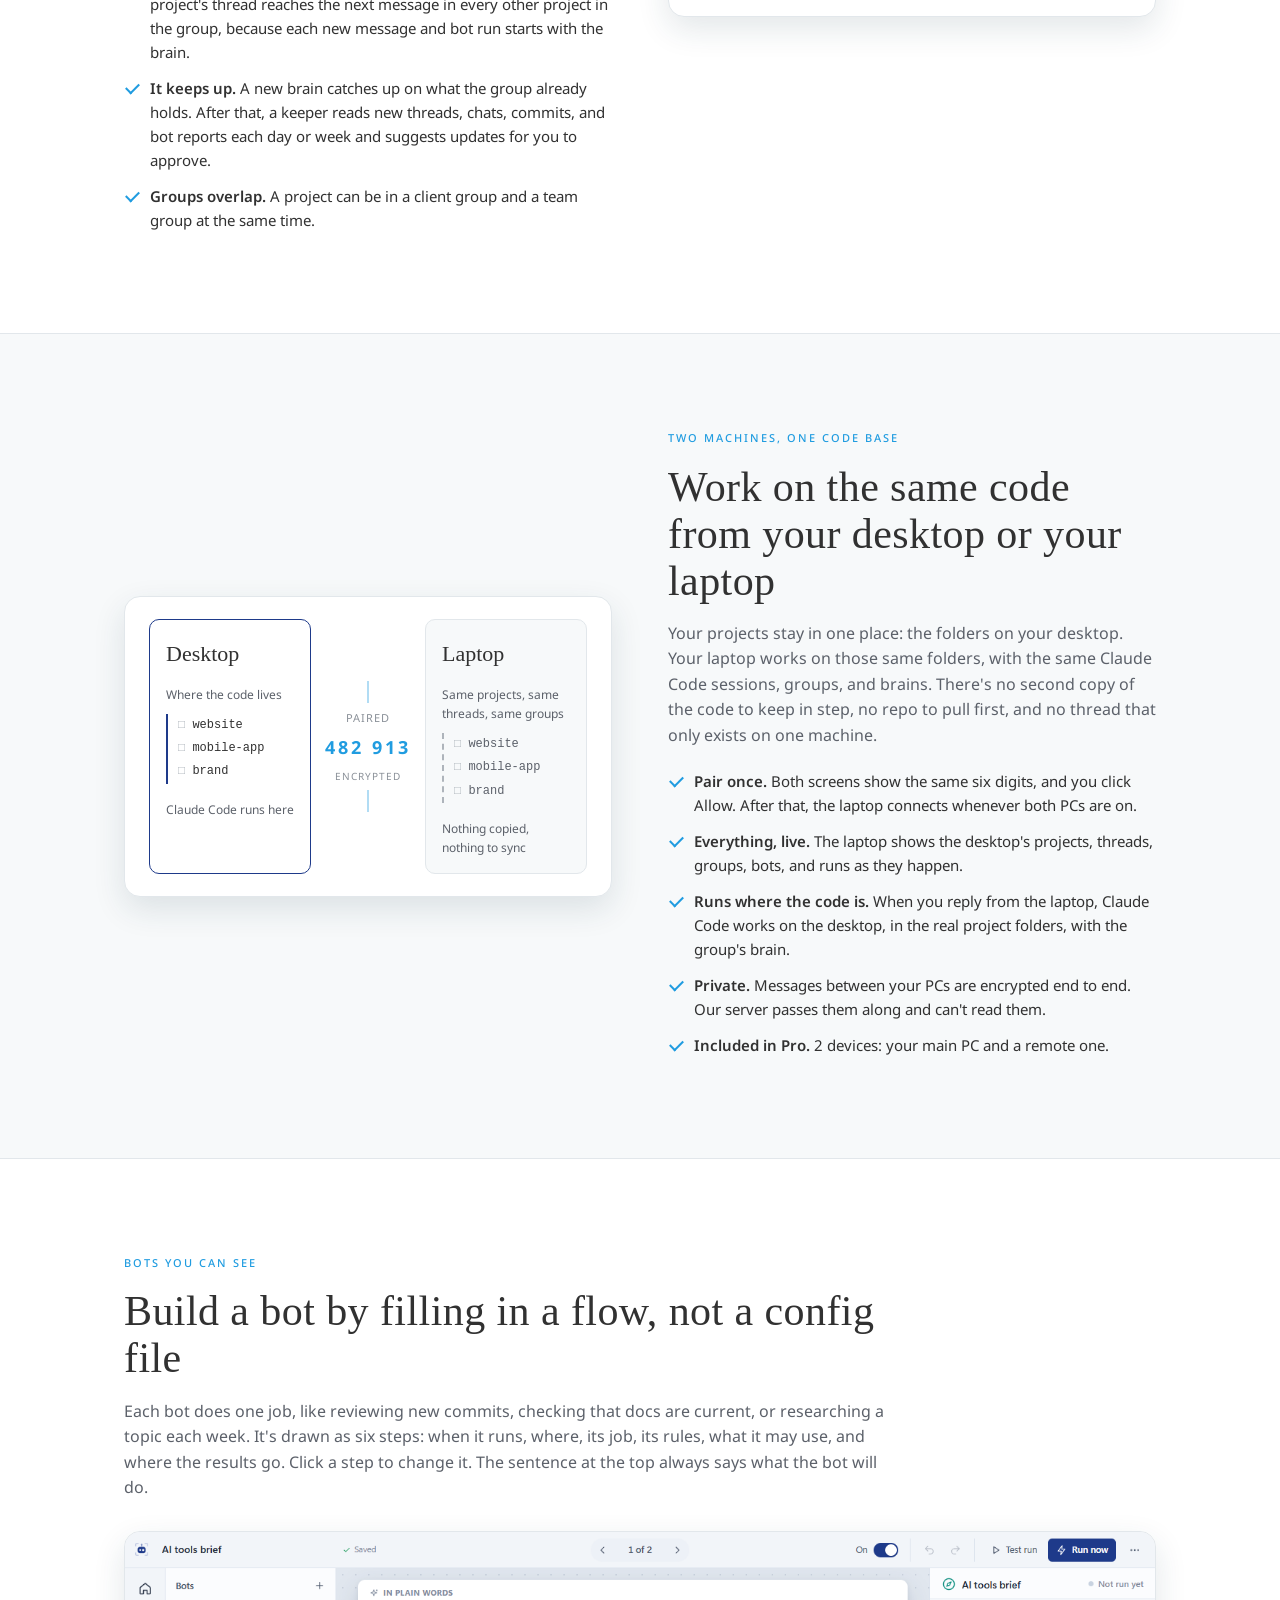
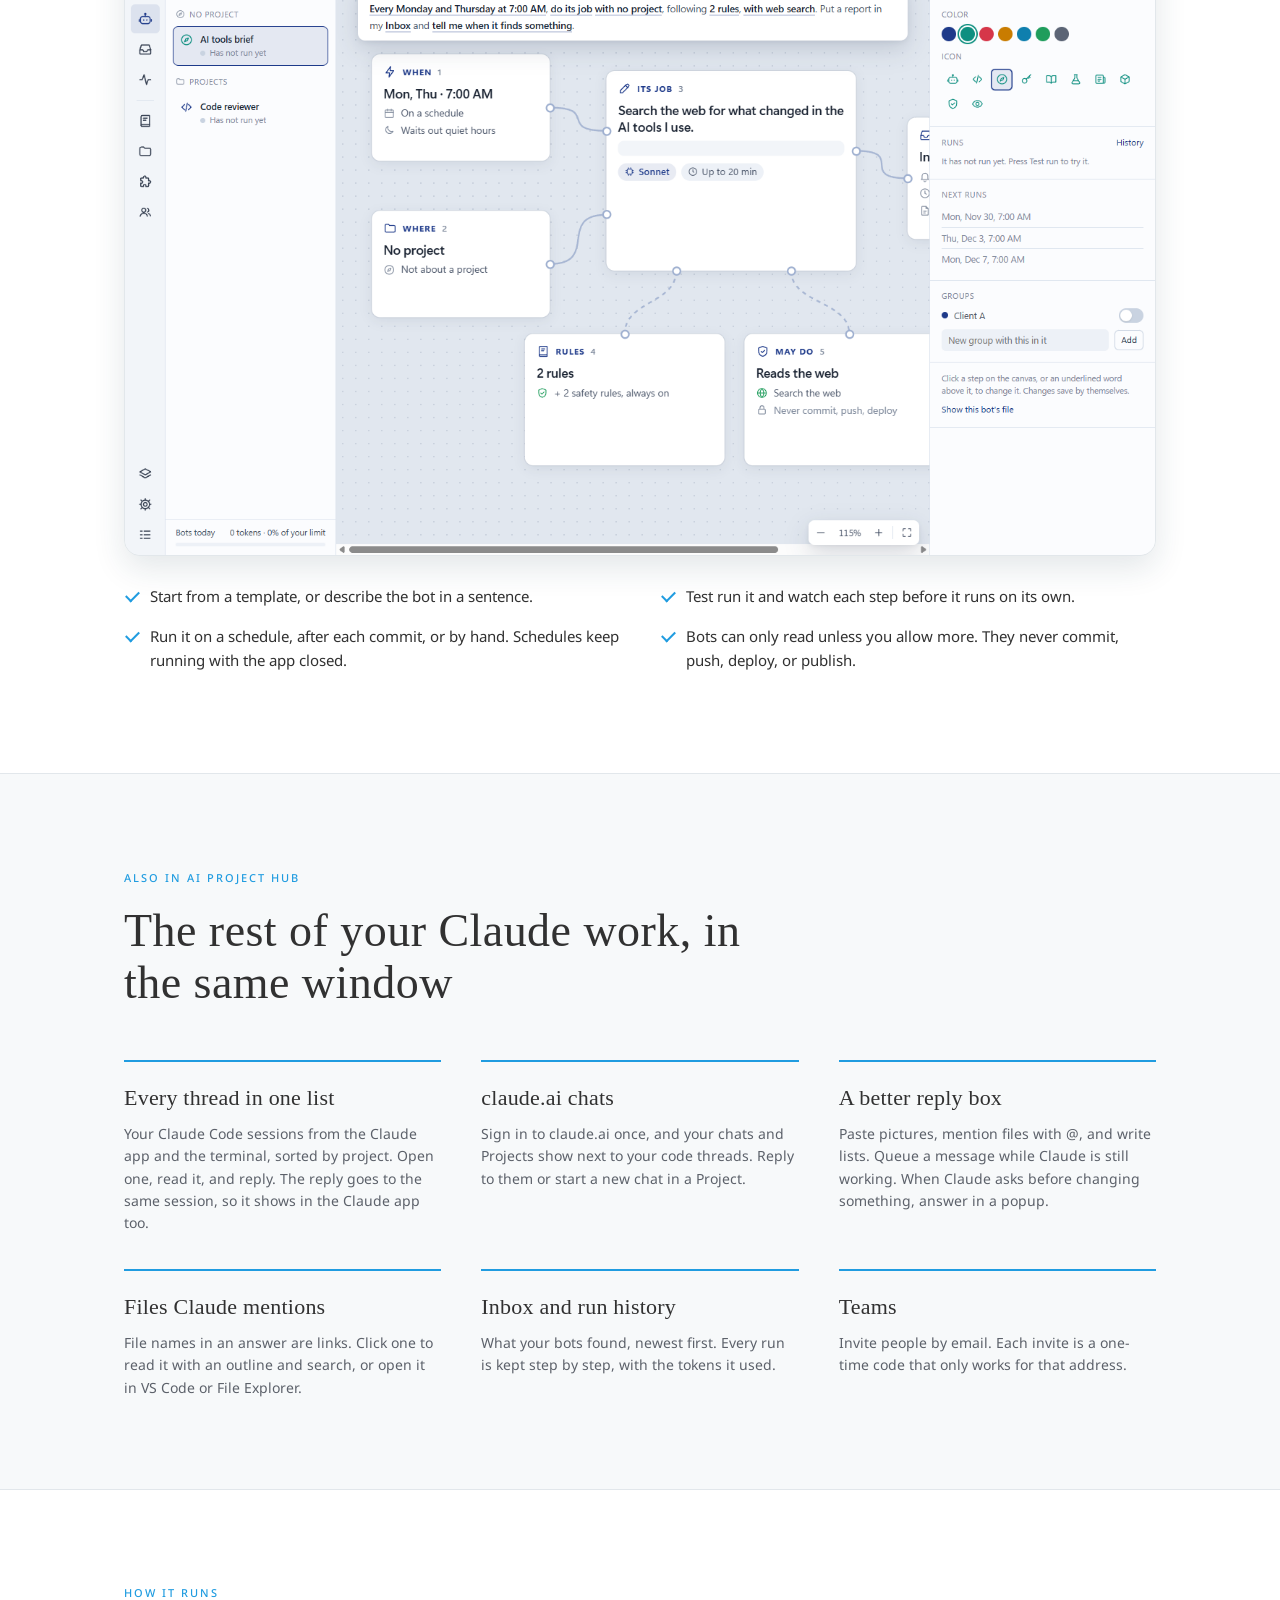
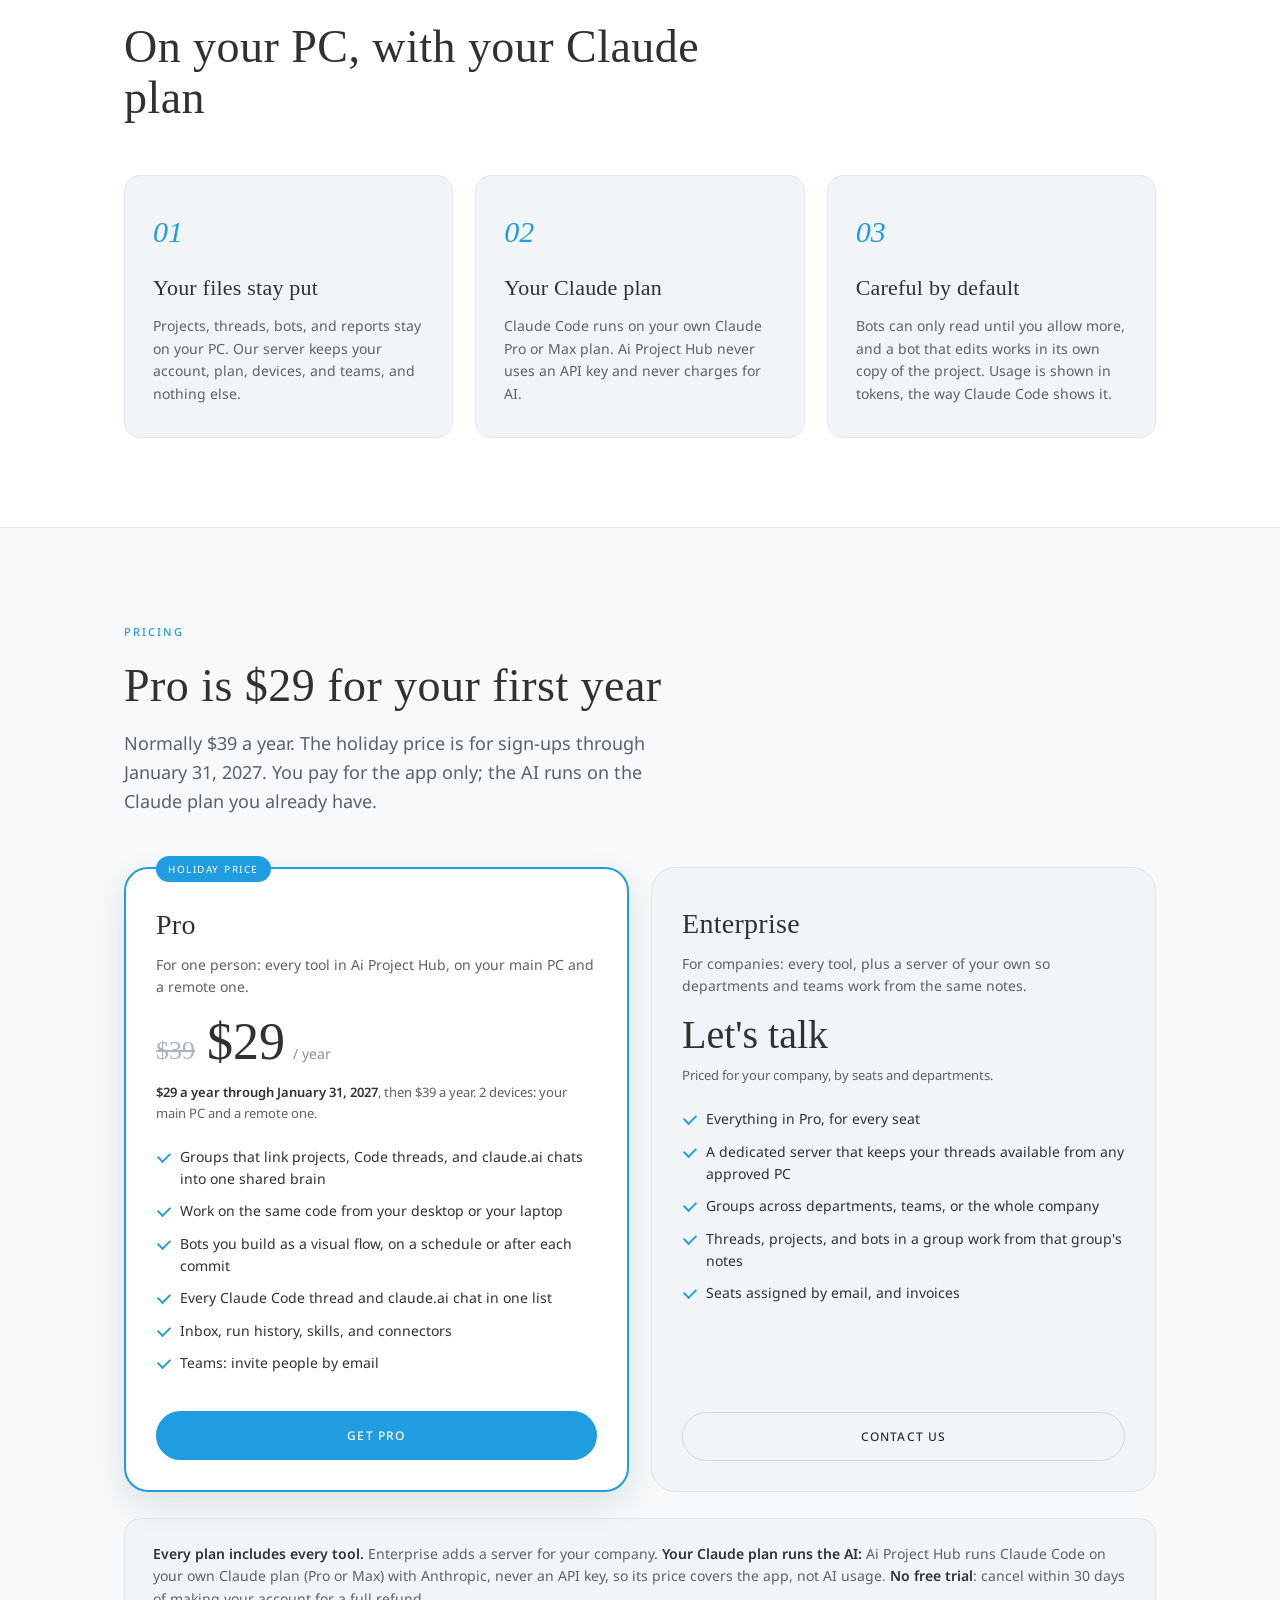
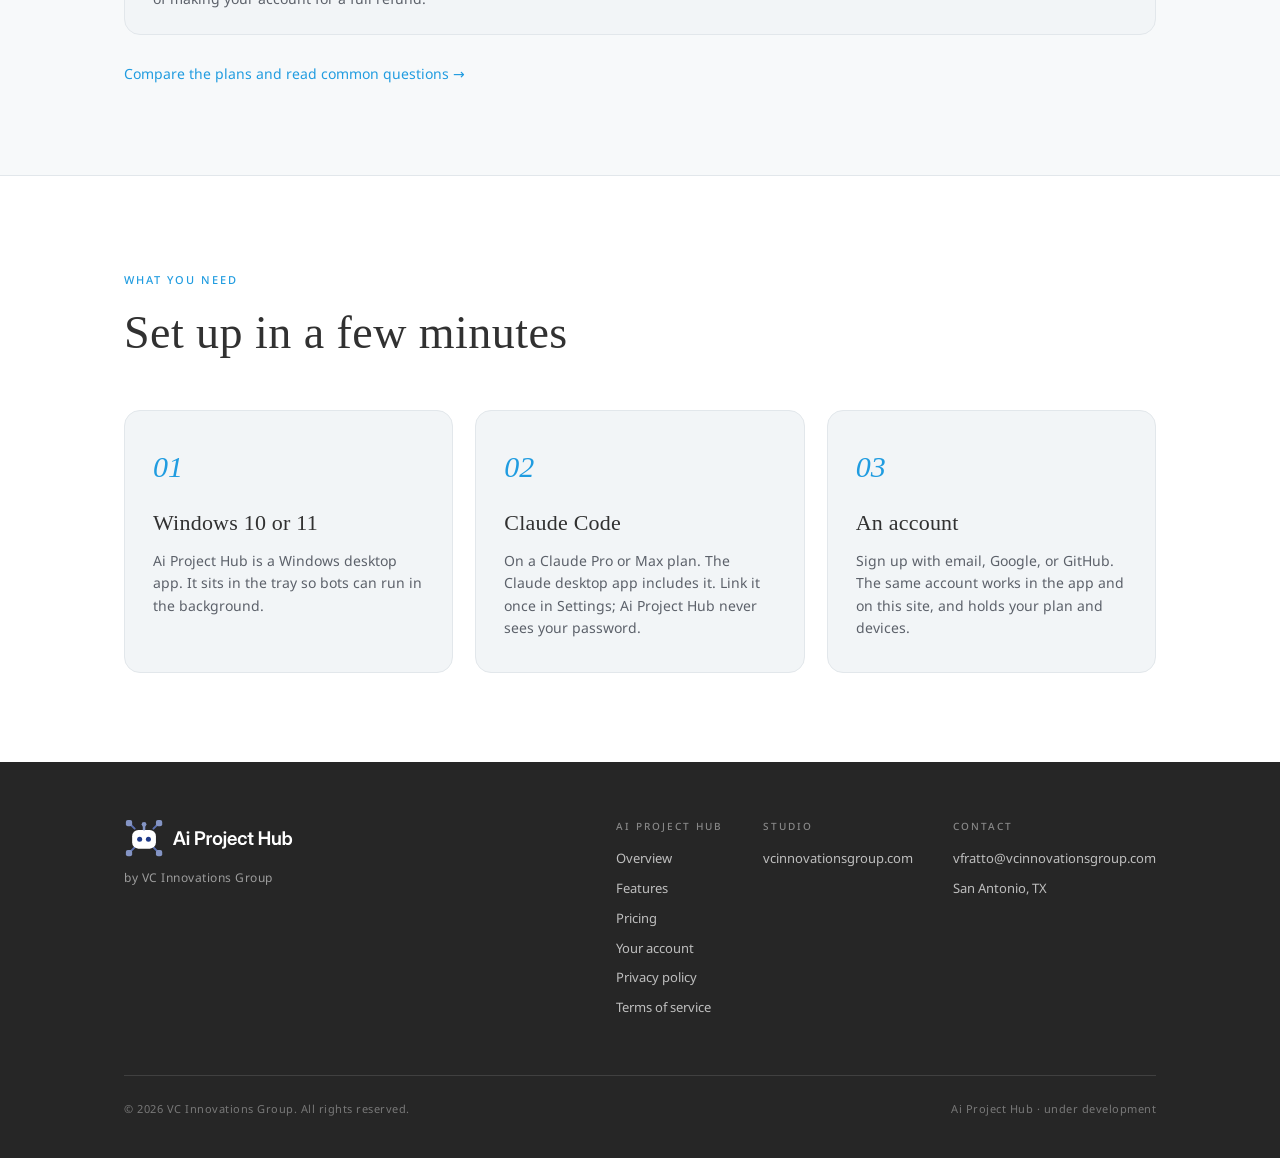
==== commit ccfcc31c: "Home page: groups link every conversation, one code base on two machines, navy holiday bar Co-Author" ====
--- a/index.html
+++ b/index.html
@@ -5,10 +5,10 @@
   <meta name="viewport" content="width=device-width, initial-scale=1.0" />
   <!-- Google Search Console: proves getaiprojecthub.com is ours (needed for Google sign-in brand verification). Keep it. -->
   <meta name="google-site-verification" content="gZs-N-mG1hgnbAYeKJ3I3-_aKPQKovTtpEwuGJue6WQ" />
-  <title>Ai Project Hub · Shared memory, two PCs, and visual bots for Claude Code</title>
-  <meta name="description" content="Ai Project Hub is a Windows app for Claude Code. Group your projects with a shared brain, use your home PC from your laptop, and build bots by drawing them. Pro is $29 for your first year through January 31, 2027." />
-  <meta property="og:title" content="Ai Project Hub · Shared memory, two PCs, and visual bots for Claude Code" />
-  <meta property="og:description" content="Ai Project Hub is a Windows app for Claude Code. Group your projects with a shared brain, use your home PC from your laptop, and build bots by drawing them. Pro is $29 for your first year through January 31, 2027." />
+  <title>Ai Project Hub · Linked projects, a shared brain, and two machines for Claude Code</title>
+  <meta name="description" content="Ai Project Hub is a Windows app for Claude Code. Link projects in groups so Code threads and claude.ai chats feed one shared brain, work on the same code from your desktop or laptop, and build bots by drawing them. Pro is $29 for your first year through January 31, 2027." />
+  <meta property="og:title" content="Ai Project Hub · Linked projects, a shared brain, and two machines for Claude Code" />
+  <meta property="og:description" content="Ai Project Hub is a Windows app for Claude Code. Link projects in groups so Code threads and claude.ai chats feed one shared brain, work on the same code from your desktop or laptop, and build bots by drawing them. Pro is $29 for your first year through January 31, 2027." />
   <meta property="og:type" content="website" />
   <meta property="og:image" content="https://getaiprojecthub.com/assets/brand/logo-mark-512.png" />
   <link rel="icon" href="/favicon.svg" type="image/svg+xml" />
@@ -51,7 +51,7 @@
 
       <span class="eyebrow">For people who build with Claude Code</span>
       <h1>Give your Claude projects <span class="italic">a shared memory</span></h1>
-      <p class="lede">Ai Project Hub is a Windows app that works with Claude Code. Put related projects, threads, and files in a group, and Claude reads that group's notes before every reply. Pick up the same work on your laptop. Build bots by filling in a flow instead of writing setup files.</p>
+      <p class="lede">Ai Project Hub is a Windows app that works with Claude Code. Link related projects in a group, and everything said about them, in Claude Code threads and in claude.ai chats, feeds one shared brain that Claude reads before every reply. Work on the same code from your desktop or your laptop. Build bots by filling in a flow instead of writing setup files.</p>
       <div class="cta">
         <a class="btn btn-primary" href="/account/?buy=pro">Get Pro for $29</a>
         <a class="btn btn-ghost" href="#features">See how it works</a>
@@ -63,24 +63,32 @@
     <div class="wrap row">
       <div class="row-text">
         <span class="eyebrow">Groups and shared brains</span>
-        <h2>One memory for a whole client, product, or team</h2>
-        <p>Claude Code reads a CLAUDE.md file in each project folder. That covers one folder. Most work spans several: a website, an app, a folder of brand files, and the threads where decisions were made.</p>
+        <h2>Link your projects, and every conversation about them counts</h2>
+        <p>On its own, Claude Code knows one folder at a time. A thread in your app project can't see the thread where you settled the API, and neither can see the claude.ai chat where the client signed off on the design. Each new session starts from that folder's CLAUDE.md.</p>
+        <p>A group in Ai Project Hub links those pieces. Put a client's projects, its Claude Code threads, its claude.ai chats, its bots, and its files in one group, and they work as one body of knowledge.</p>
         <ul class="ticks">
-          <li>Put projects, threads, bots, and files in a group. Anything can be in more than one group.</li>
-          <li>Give the group a brain: one page with what it's about, what was decided, how the pieces connect, and what's happening now.</li>
-          <li>Every message you send and every bot run in the group starts with that page.</li>
-          <li>A new brain catches up on what the group already holds. After that, a keeper reads new commits, reports, and threads each day or week and suggests updates for you to approve.</li>
-        </ul>
+          <li><b>All the talk in one place.</b> Every Code thread and claude.ai chat in the group shows on one chart, next to its projects, bots, and files. Open any of them and reply from the same window.</li>
+          <li><b>One brain for the group.</b> A single page with what the group is about, what was decided, how the pieces connect, and what's happening now.</li>
+          <li><b>Decisions travel.</b> Something agreed in a claude.ai chat or in one project's thread reaches the next message in every other project in the group, because each new message and bot run starts with the brain.</li>
+          <li><b>It keeps up.</b> A new brain catches up on what the group already holds. After that, a keeper reads new threads, chats, commits, and bot reports each day or week and suggests updates for you to approve.</li>
+          <li><b>Groups overlap.</b> A project can be in a client group and a team group at the same time.</li>
+</ul>
       </div>
       <div class="row-visual">
         <div class="mock brain" aria-hidden="true">
-          <div class="mock-head"><span class="dot-g"></span><b>Client A</b><span class="mock-sub">3 projects, 12 threads, 2 bots</span></div>
-          <div class="mock-title">Brain</div>
+          <div class="mock-head"><span class="dot-g"></span><b>Client A</b><span class="mock-sub">one group</span></div>
+          <div class="feeds">
+            <span class="feed"><b>8</b> Claude Code threads</span>
+            <span class="feed"><b>4</b> claude.ai chats</span>
+            <span class="feed"><b>3</b> projects and their commits</span>
+            <span class="feed"><b>2</b> bots and their reports</span>
+          </div>
+          <div class="feed-arrow">all of it feeds one brain</div>
           <div class="brain-sec"><span>About</span><p>Website, mobile app, and brand files for Client A.</p></div>
-          <div class="brain-sec"><span>Decided</span><p>Launch on the new checkout. No changes to the logo until spring.</p></div>
+          <div class="brain-sec"><span>Decided</span><p>Launch on the new checkout (agreed in a claude.ai chat, Nov 20).</p></div>
           <div class="brain-sec"><span>How it connects</span><p>The app reads prices from the website's API.</p></div>
           <div class="brain-sec"><span>Now</span><p>Fixing the sign-up form. Review due Friday.</p></div>
-          <div class="mock-foot">Sent with every message and bot run in this group</div>
+          <div class="mock-foot">Every new message and bot run in Client A starts here</div>
         </div>
       </div>
     </div>
@@ -89,21 +97,32 @@
   <section class="block row-block alt">
     <div class="wrap row row-flip">
       <div class="row-text">
-        <span class="eyebrow">Your desktop and your laptop</span>
-        <h2>Start on your desktop, keep going on your laptop</h2>
-        <p>Pair your laptop with your home PC once. Both screens show the same six digits, and you click Allow. After that, the laptop connects on its own whenever both PCs are on.</p>
+        <span class="eyebrow">Two machines, one code base</span>
+        <h2>Work on the same code from your desktop or your laptop</h2>
+        <p>Your projects stay in one place: the folders on your desktop. Your laptop works on those same folders, with the same Claude Code sessions, groups, and brains. There's no second copy of the code to keep in step, no repo to pull first, and no thread that only exists on one machine.</p>
         <ul class="ticks">
-          <li>The laptop shows the home PC's threads, groups, bots, and runs as they happen.</li>
-          <li>Replies and bot runs happen on the home PC, with its files and its Claude Code. Nothing has to be copied or synced.</li>
-          <li>Messages between your PCs are encrypted end to end. Our server passes them along and can't read them.</li>
-          <li>Pro includes 2 devices: your main PC and a remote one.</li>
-        </ul>
+          <li><b>Pair once.</b> Both screens show the same six digits, and you click Allow. After that, the laptop connects whenever both PCs are on.</li>
+          <li><b>Everything, live.</b> The laptop shows the desktop's projects, threads, groups, bots, and runs as they happen.</li>
+          <li><b>Runs where the code is.</b> When you reply from the laptop, Claude Code works on the desktop, in the real project folders, with the group's brain.</li>
+          <li><b>Private.</b> Messages between your PCs are encrypted end to end. Our server passes them along and can't read them.</li>
+          <li><b>Included in Pro.</b> 2 devices: your main PC and a remote one.</li>
+</ul>
       </div>
       <div class="row-visual">
-        <div class="mock pair" aria-hidden="true">
-          <div class="pc"><div class="pc-name">Desktop</div><div class="pc-role">Home PC: projects, threads, bots</div></div>
-          <div class="pair-link"><span>Paired</span><b>482 913</b></div>
-          <div class="pc"><div class="pc-name">Laptop</div><div class="pc-role">Sees and runs everything on the desktop</div></div>
+        <div class="mock pair2" aria-hidden="true">
+          <div class="pc2 home">
+            <div class="pc-name">Desktop</div>
+            <div class="pc-role">Where the code lives</div>
+            <ul class="tree"><li>website</li><li>mobile-app</li><li>brand</li></ul>
+            <div class="pc-role">Claude Code runs here</div>
+          </div>
+          <div class="pair-link"><span>Paired</span><b>482 913</b><span>encrypted</span></div>
+          <div class="pc2">
+            <div class="pc-name">Laptop</div>
+            <div class="pc-role">Same projects, same threads, same groups</div>
+            <ul class="tree ghost"><li>website</li><li>mobile-app</li><li>brand</li></ul>
+            <div class="pc-role">Nothing copied, nothing to sync</div>
+          </div>
         </div>
       </div>
     </div>
@@ -175,8 +194,8 @@
           <div class="price"><span class="was">$39</span><span class="amt">$29</span><span class="per">/ year</span></div>
           <p class="price-sub"><b>$29 a year through January 31, 2027</b>, then $39 a year. 2 devices: your main PC and a remote one.</p>
           <ul class="plan-list">
-            <li>Groups with a shared brain that Claude reads before every reply</li>
-            <li>Use your home PC from your laptop, paired once</li>
+            <li>Groups that link projects, Code threads, and claude.ai chats into one shared brain</li>
+            <li>Work on the same code from your desktop or your laptop</li>
             <li>Bots you build as a visual flow, on a schedule or after each commit</li>
             <li>Every Claude Code thread and claude.ai chat in one list</li>
             <li>Inbox, run history, skills, and connectors</li>
--- a/style.css
+++ b/style.css
@@ -274,3 +274,34 @@
 .pair .pc { display: flex; flex-direction: column; justify-content: center; }
 .pair-link { align-self: center; }
 .promo { font-size: 15px; padding: 9px 10px 9px 9px; }
+
+/* holiday bar, inverted: navy with white text (Vinny, Nov 27) */
+.promo { background: #1e3a8a; border-color: #1e3a8a; color: #fff; box-shadow: 0 10px 26px rgba(30,58,138,0.28); }
+.promo:hover { box-shadow: 0 14px 32px rgba(30,58,138,0.36); }
+.promo-tag { background: #fff; color: #1e3a8a; font-weight: 600; }
+.promo-text b { color: #fff; }
+.promo-go { color: #fff; text-decoration: underline; text-underline-offset: 3px; }
+
+/* groups: what feeds the brain */
+.ticks li b { font-weight: 600; }
+.row-text > p + p { margin-top: 12px; }
+.feeds { display: flex; flex-wrap: wrap; gap: 8px; margin-top: 16px; }
+.feed { background: var(--wg100); border: 1px solid var(--wg200); border-radius: 999px; padding: 5px 11px; font-size: 12px; color: var(--wg600); }
+.feed b { color: #1e3a8a; font-weight: 700; margin-right: 3px; }
+.feed-arrow { margin: 14px 0 6px; font-size: 11px; letter-spacing: 1.5px; text-transform: uppercase; color: var(--rust); display: flex; align-items: center; gap: 8px; }
+.feed-arrow::before { content: '\2193'; font-size: 15px; letter-spacing: 0; }
+
+/* two machines, one code base */
+.pair2 { display: grid; grid-template-columns: 1fr auto 1fr; gap: 14px; align-items: stretch; }
+.pc2 { border: 1px solid var(--wg200); border-radius: var(--radius-sm); padding: 16px; background: var(--wg100); display: flex; flex-direction: column; gap: 8px; }
+.pc2.home { background: #fff; border-color: #1e3a8a; }
+.pc2 .pc-name { font-family: var(--serif); font-size: 22px; color: var(--navy); }
+.pc2 .pc-role { color: var(--wg600); font-size: 12px; }
+.tree { list-style: none; border-left: 2px solid #1e3a8a; padding-left: 10px; margin: 2px 0; }
+.tree li { font-family: Consolas, 'Courier New', monospace; font-size: 12px; color: var(--navy); padding: 2px 0; }
+.tree li::before { content: '\25A1  '; color: var(--wg400); }
+.tree.ghost { border-left-style: dashed; border-left-color: var(--wg400); }
+.tree.ghost li { color: var(--wg600); }
+.pair2 .pair-link { align-self: center; }
+.pair-link span:last-child { font-size: 10px; }
+@media (max-width: 900px) { .pair2 { grid-template-columns: 1fr; } }
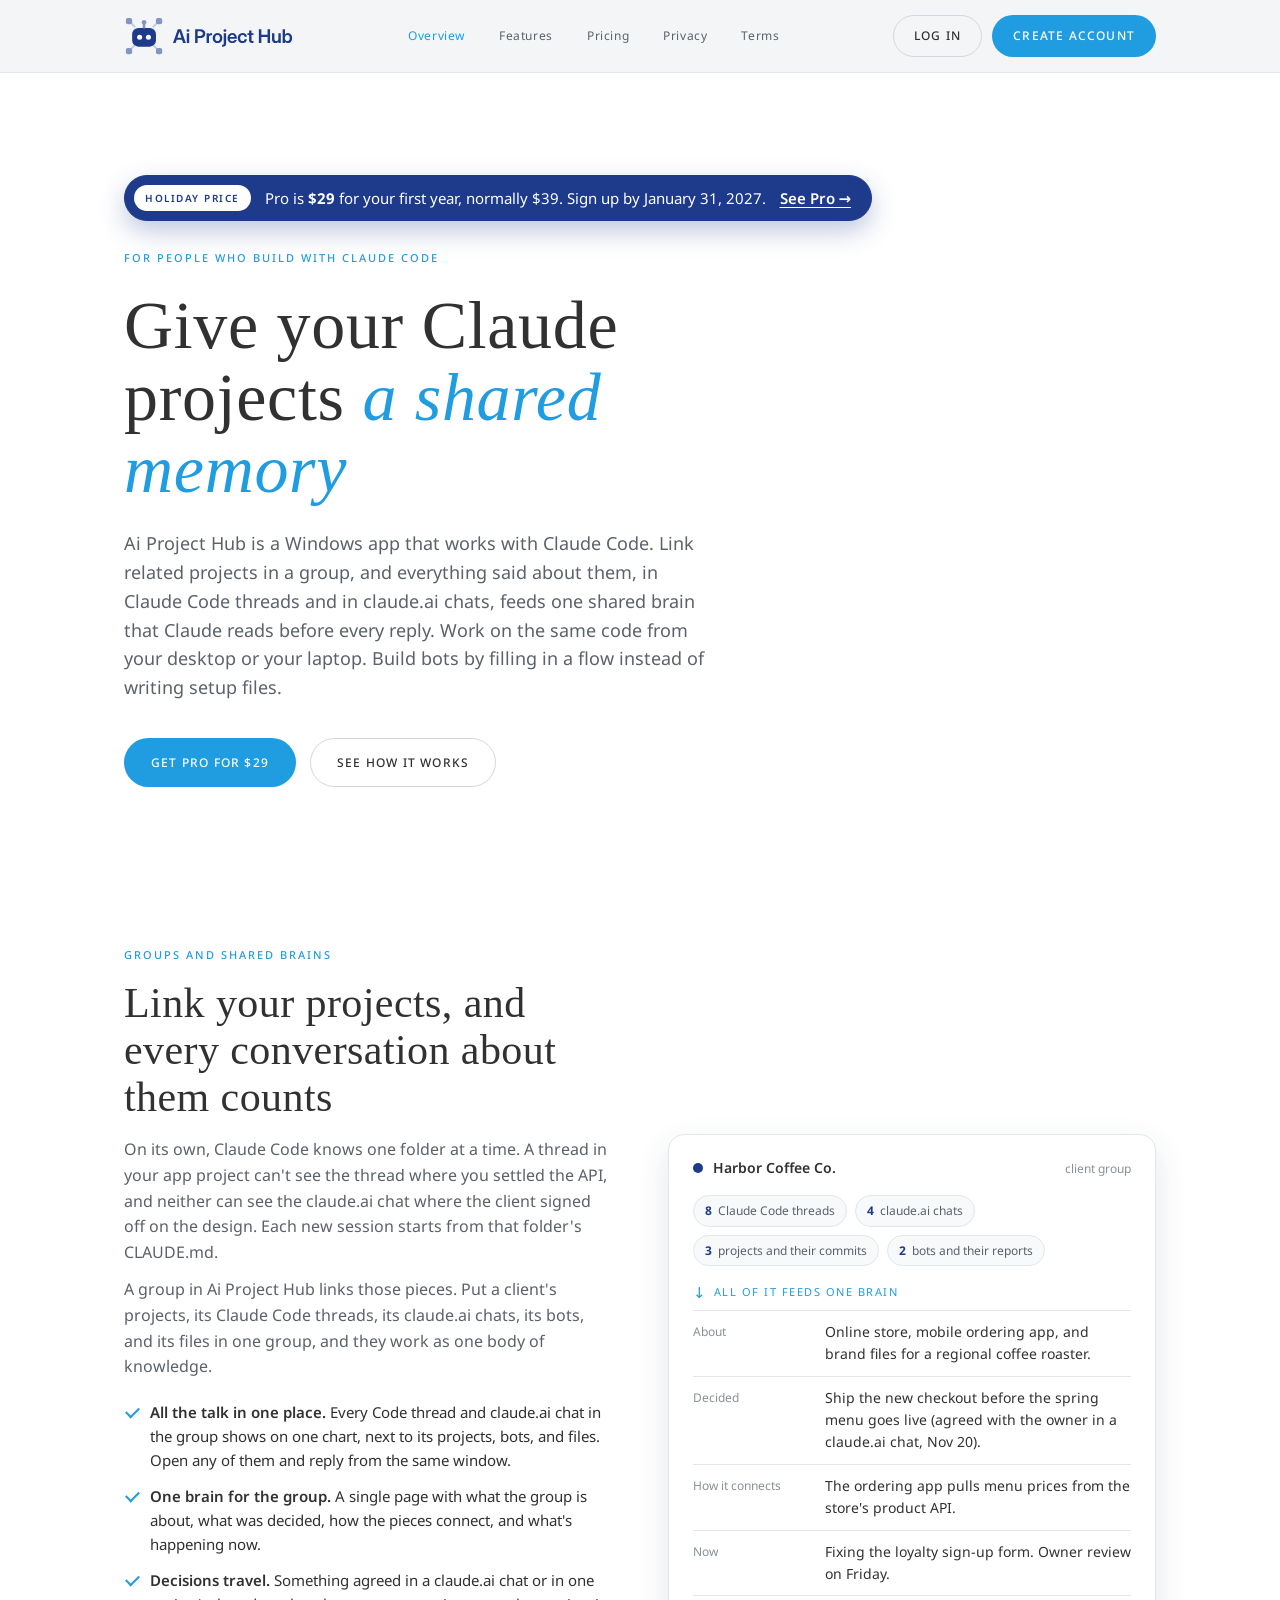
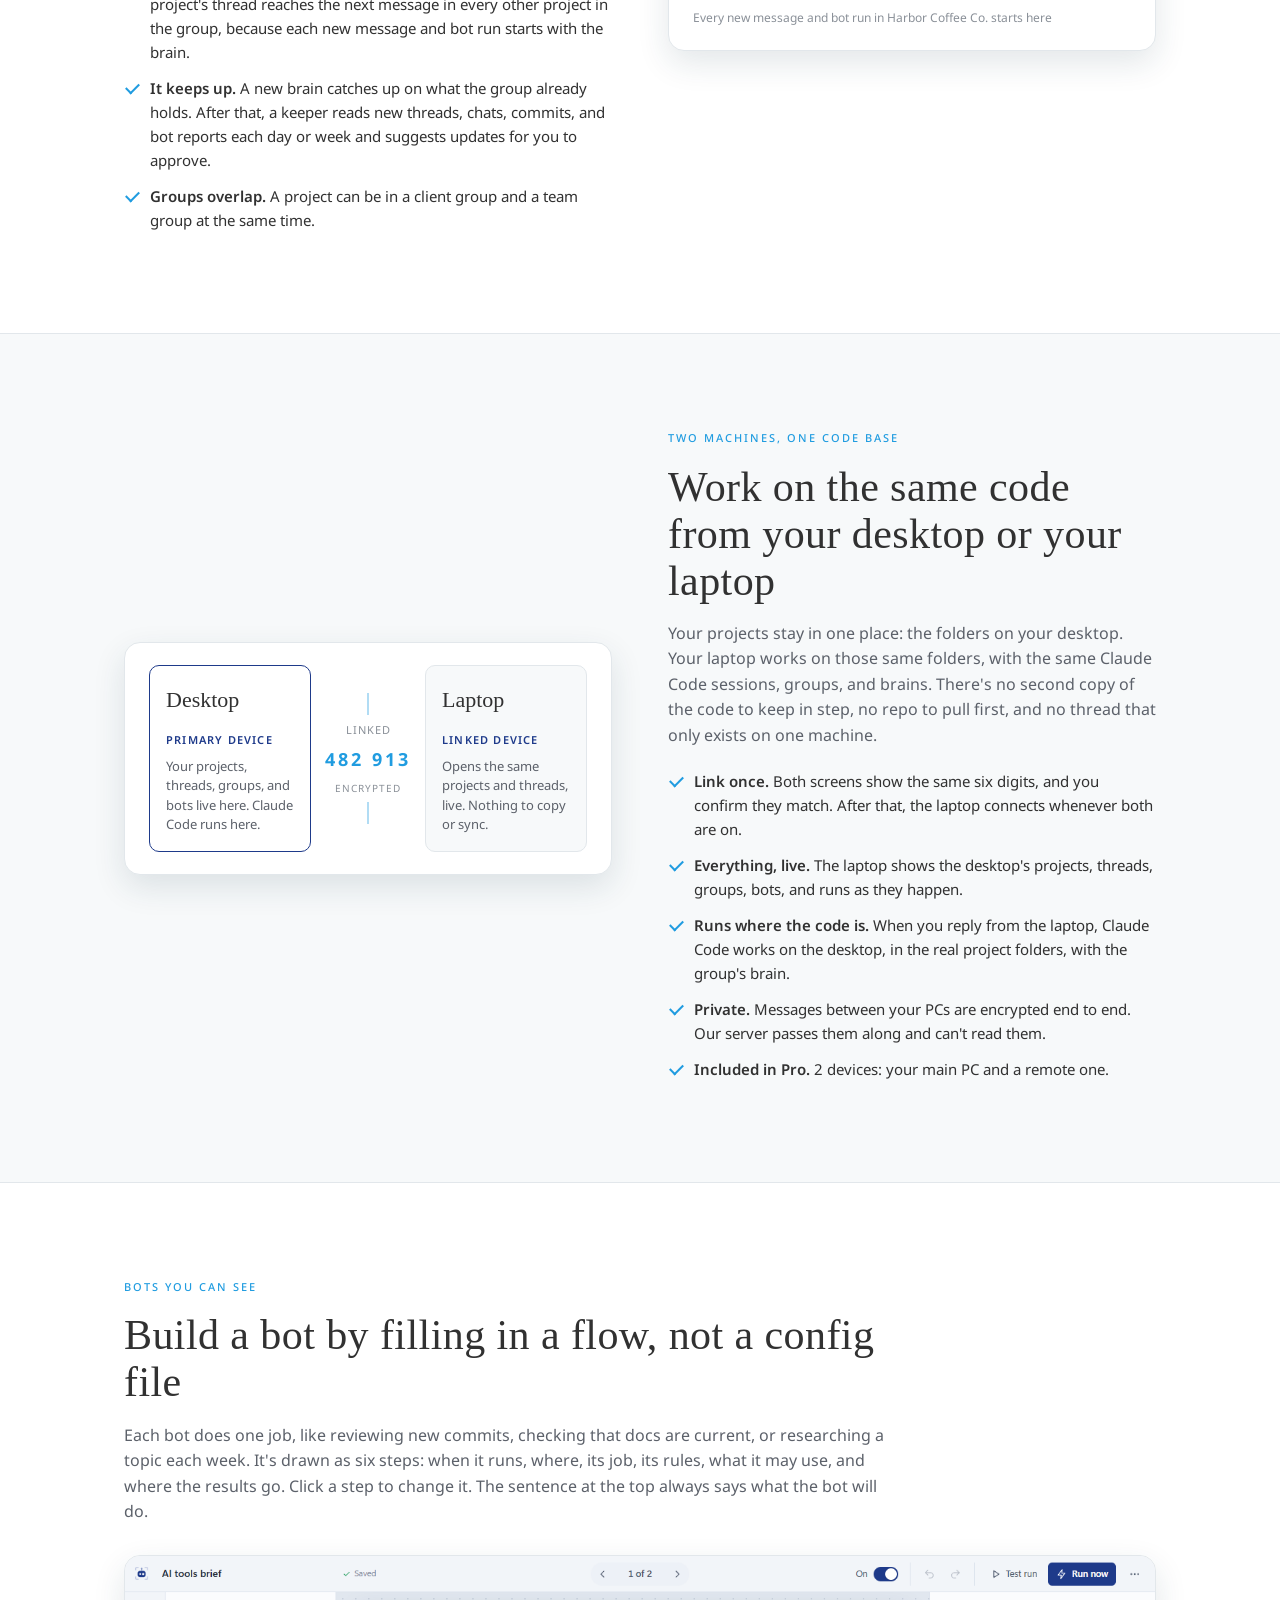
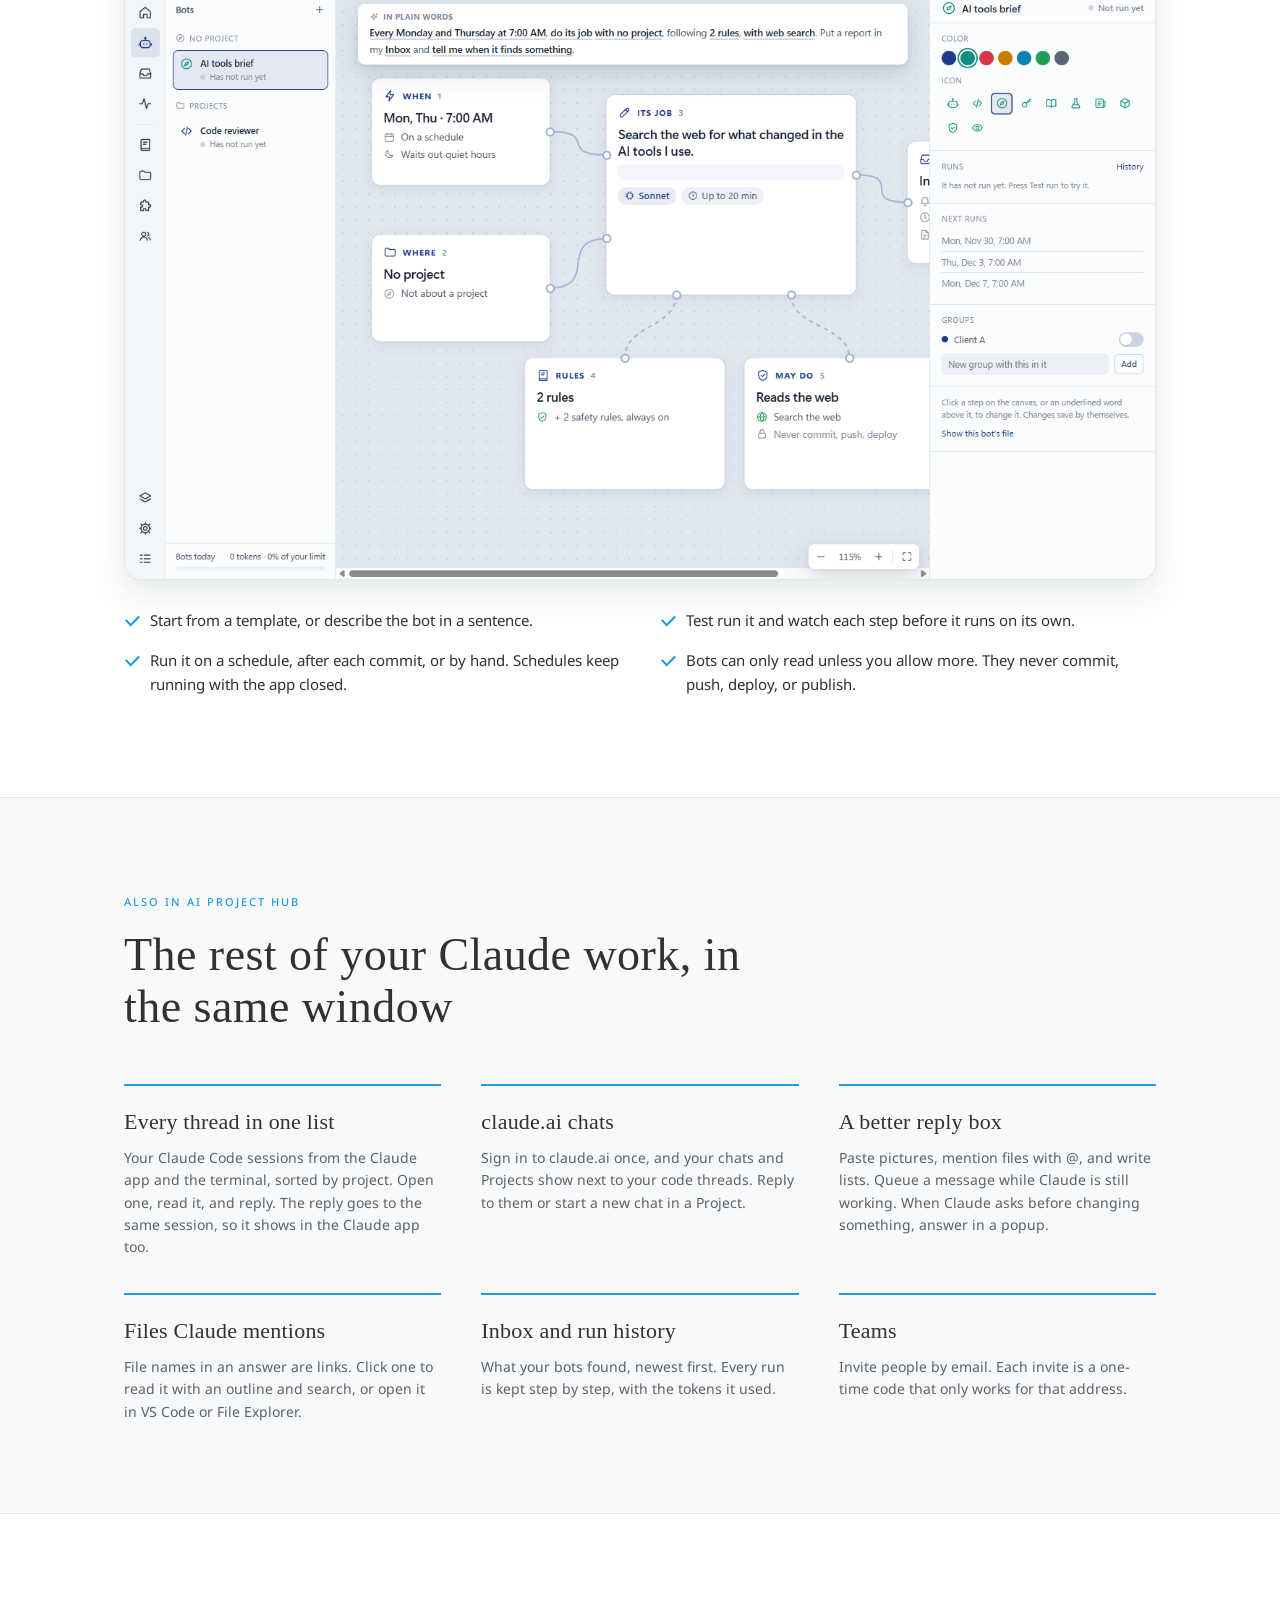
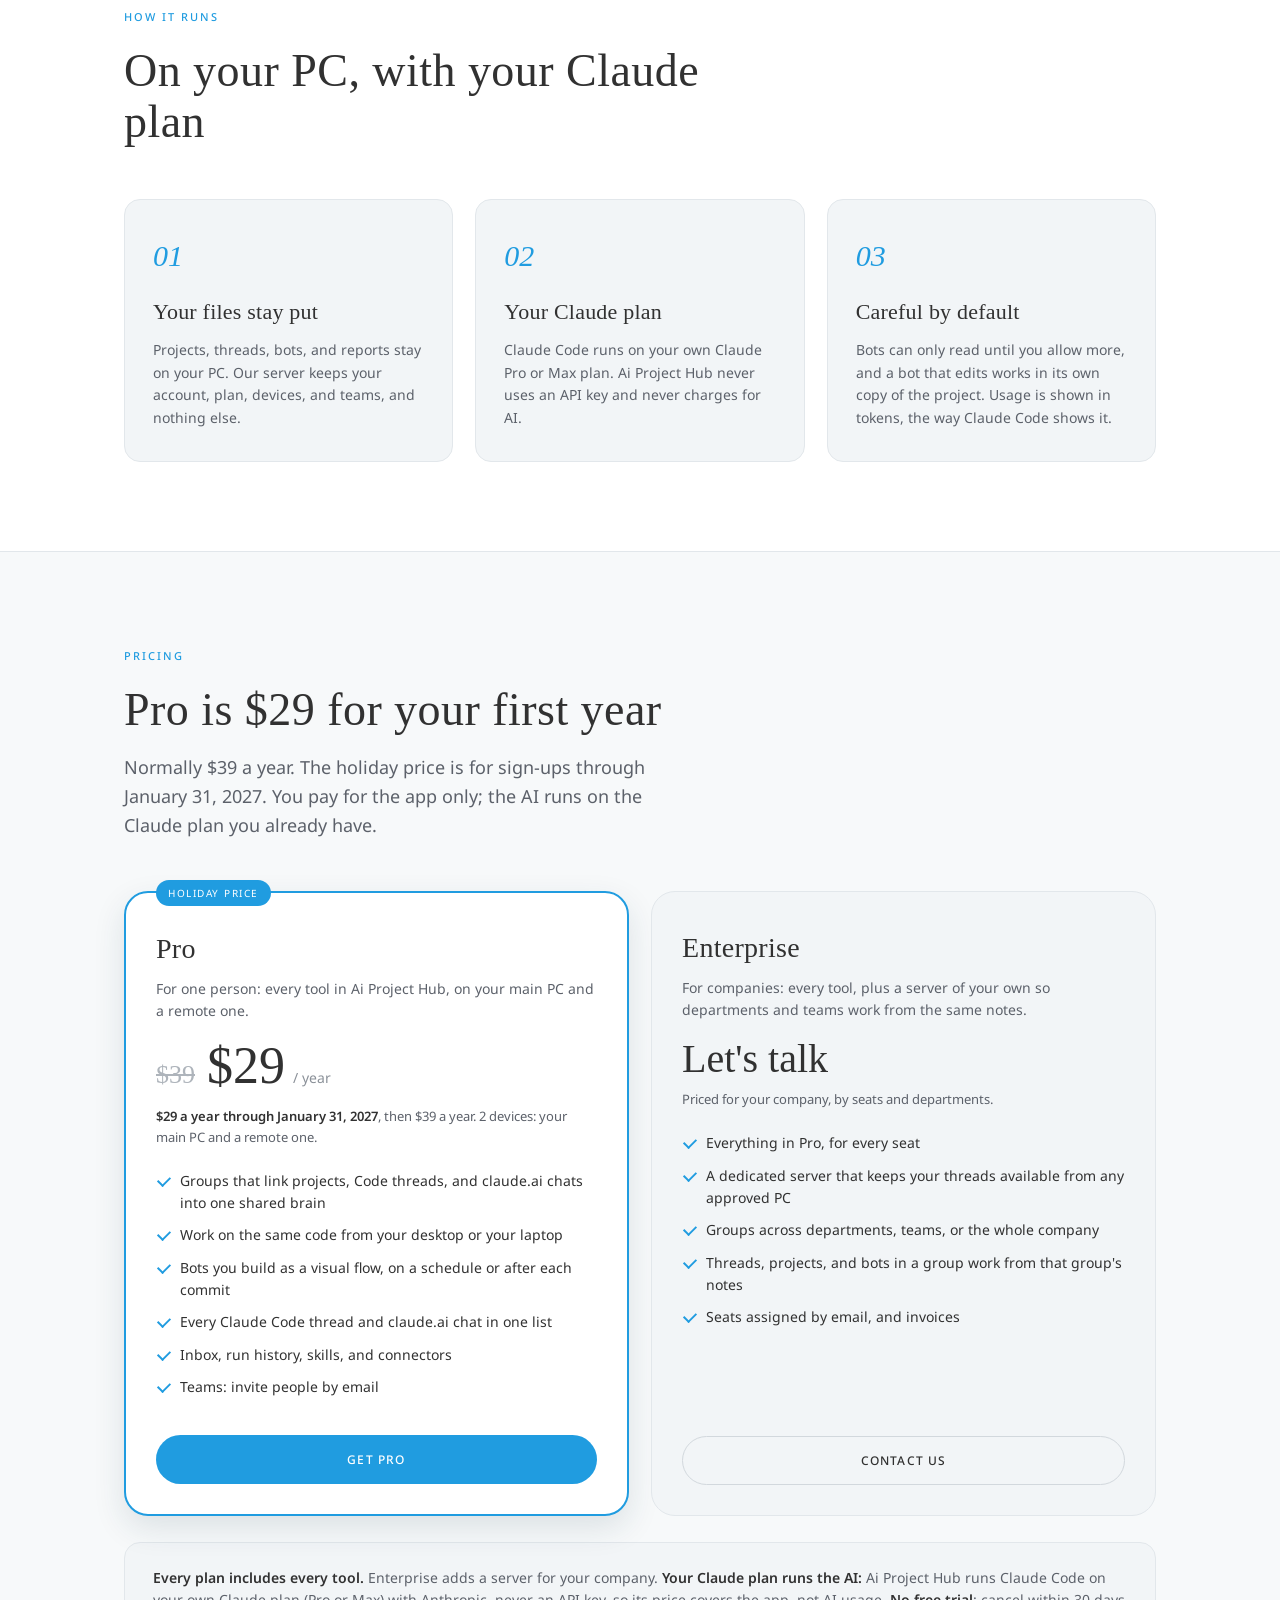
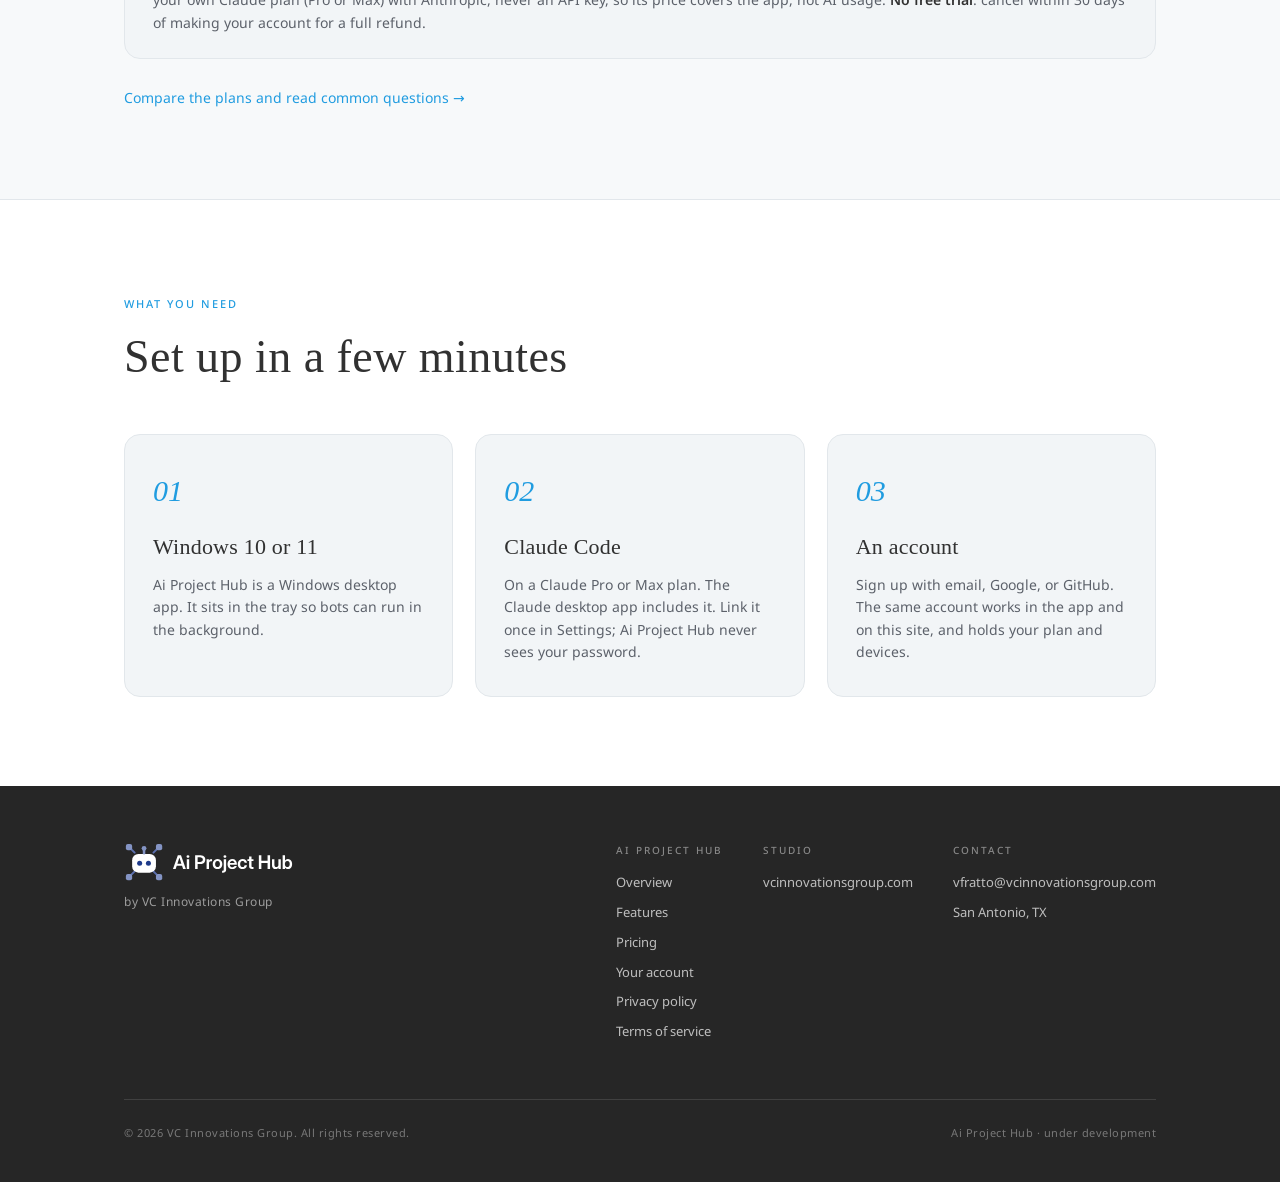
==== commit 8867df88: "Home page: a realistic example group; simpler desktop and laptop drawing Co-Authored-By: Claude Opus" ====
--- a/index.html
+++ b/index.html
@@ -45,7 +45,7 @@
     <div class="wrap">
       <a class="promo" href="/pricing/">
         <span class="promo-tag">Holiday price</span>
-        <span class="promo-text">Pro is <b>$29</b> for your first year, normally $39. Sign up by January 31, 2027.</span>
+        <span class="promo-text">Pro is <b>$29</b> for your first year, normally $39. Sign up by January&nbsp;31,&nbsp;2027.</span>
         <span class="promo-go">See Pro &rarr;</span>
       </a>
 
@@ -76,7 +76,7 @@
       </div>
       <div class="row-visual">
         <div class="mock brain" aria-hidden="true">
-          <div class="mock-head"><span class="dot-g"></span><b>Client A</b><span class="mock-sub">one group</span></div>
+          <div class="mock-head"><span class="dot-g"></span><b>Harbor Coffee Co.</b><span class="mock-sub">client group</span></div>
           <div class="feeds">
             <span class="feed"><b>8</b> Claude Code threads</span>
             <span class="feed"><b>4</b> claude.ai chats</span>
@@ -84,11 +84,11 @@
             <span class="feed"><b>2</b> bots and their reports</span>
           </div>
           <div class="feed-arrow">all of it feeds one brain</div>
-          <div class="brain-sec"><span>About</span><p>Website, mobile app, and brand files for Client A.</p></div>
-          <div class="brain-sec"><span>Decided</span><p>Launch on the new checkout (agreed in a claude.ai chat, Nov 20).</p></div>
-          <div class="brain-sec"><span>How it connects</span><p>The app reads prices from the website's API.</p></div>
-          <div class="brain-sec"><span>Now</span><p>Fixing the sign-up form. Review due Friday.</p></div>
-          <div class="mock-foot">Every new message and bot run in Client A starts here</div>
+          <div class="brain-sec"><span>About</span><p>Online store, mobile ordering app, and brand files for a regional coffee roaster.</p></div>
+          <div class="brain-sec"><span>Decided</span><p>Ship the new checkout before the spring menu goes live (agreed with the owner in a claude.ai chat, Nov 20).</p></div>
+          <div class="brain-sec"><span>How it connects</span><p>The ordering app pulls menu prices from the store's product API.</p></div>
+          <div class="brain-sec"><span>Now</span><p>Fixing the loyalty sign-up form. Owner review on Friday.</p></div>
+          <div class="mock-foot">Every new message and bot run in Harbor Coffee Co. starts here</div>
         </div>
       </div>
     </div>
@@ -101,7 +101,7 @@
         <h2>Work on the same code from your desktop or your laptop</h2>
         <p>Your projects stay in one place: the folders on your desktop. Your laptop works on those same folders, with the same Claude Code sessions, groups, and brains. There's no second copy of the code to keep in step, no repo to pull first, and no thread that only exists on one machine.</p>
         <ul class="ticks">
-          <li><b>Pair once.</b> Both screens show the same six digits, and you click Allow. After that, the laptop connects whenever both PCs are on.</li>
+          <li><b>Link once.</b> Both screens show the same six digits, and you confirm they match. After that, the laptop connects whenever both are on.</li>
           <li><b>Everything, live.</b> The laptop shows the desktop's projects, threads, groups, bots, and runs as they happen.</li>
           <li><b>Runs where the code is.</b> When you reply from the laptop, Claude Code works on the desktop, in the real project folders, with the group's brain.</li>
           <li><b>Private.</b> Messages between your PCs are encrypted end to end. Our server passes them along and can't read them.</li>
@@ -112,16 +112,14 @@
         <div class="mock pair2" aria-hidden="true">
           <div class="pc2 home">
             <div class="pc-name">Desktop</div>
-            <div class="pc-role">Where the code lives</div>
-            <ul class="tree"><li>website</li><li>mobile-app</li><li>brand</li></ul>
-            <div class="pc-role">Claude Code runs here</div>
-          </div>
-          <div class="pair-link"><span>Paired</span><b>482 913</b><span>encrypted</span></div>
+            <div class="pc-role">Primary device</div>
+            <div class="pc-line">Your projects, threads, groups, and bots live here. Claude Code runs here.</div>
+          </div>
+          <div class="pair-link"><span>Linked</span><b>482 913</b><span>encrypted</span></div>
           <div class="pc2">
             <div class="pc-name">Laptop</div>
-            <div class="pc-role">Same projects, same threads, same groups</div>
-            <ul class="tree ghost"><li>website</li><li>mobile-app</li><li>brand</li></ul>
-            <div class="pc-role">Nothing copied, nothing to sync</div>
+            <div class="pc-role">Linked device</div>
+            <div class="pc-line">Opens the same projects and threads, live. Nothing to copy or sync.</div>
           </div>
         </div>
       </div>
--- a/style.css
+++ b/style.css
@@ -305,3 +305,19 @@
 .pair2 .pair-link { align-self: center; }
 .pair-link span:last-child { font-size: 10px; }
 @media (max-width: 900px) { .pair2 { grid-template-columns: 1fr; } }
+
+/* phones: the holiday offer is a full-width strip under the header, centered (Vinny, Nov 27) */
+@media (max-width: 760px) {
+  .hero { padding-top: 0; }
+  .promo {
+    display: flex; flex-direction: column; align-items: center; justify-content: center; text-align: center;
+    width: 100vw; margin: 0 calc(50% - 50vw) 40px; border-radius: 0; border: 0;
+    padding: 16px 22px 18px; gap: 8px; box-shadow: none; font-size: 15px; line-height: 1.45;
+  }
+  .promo:hover { transform: none; box-shadow: none; }
+  .promo-text { max-width: 34ch; }
+  .promo-go { padding-right: 0; }
+}
+.pc2 .pc-role { color: #1e3a8a; font-size: 11px; letter-spacing: 1.2px; text-transform: uppercase; font-weight: 600; }
+.pc2 .pc-line { color: var(--wg600); font-size: 13px; line-height: 1.5; }
+.pc2 { justify-content: center; }
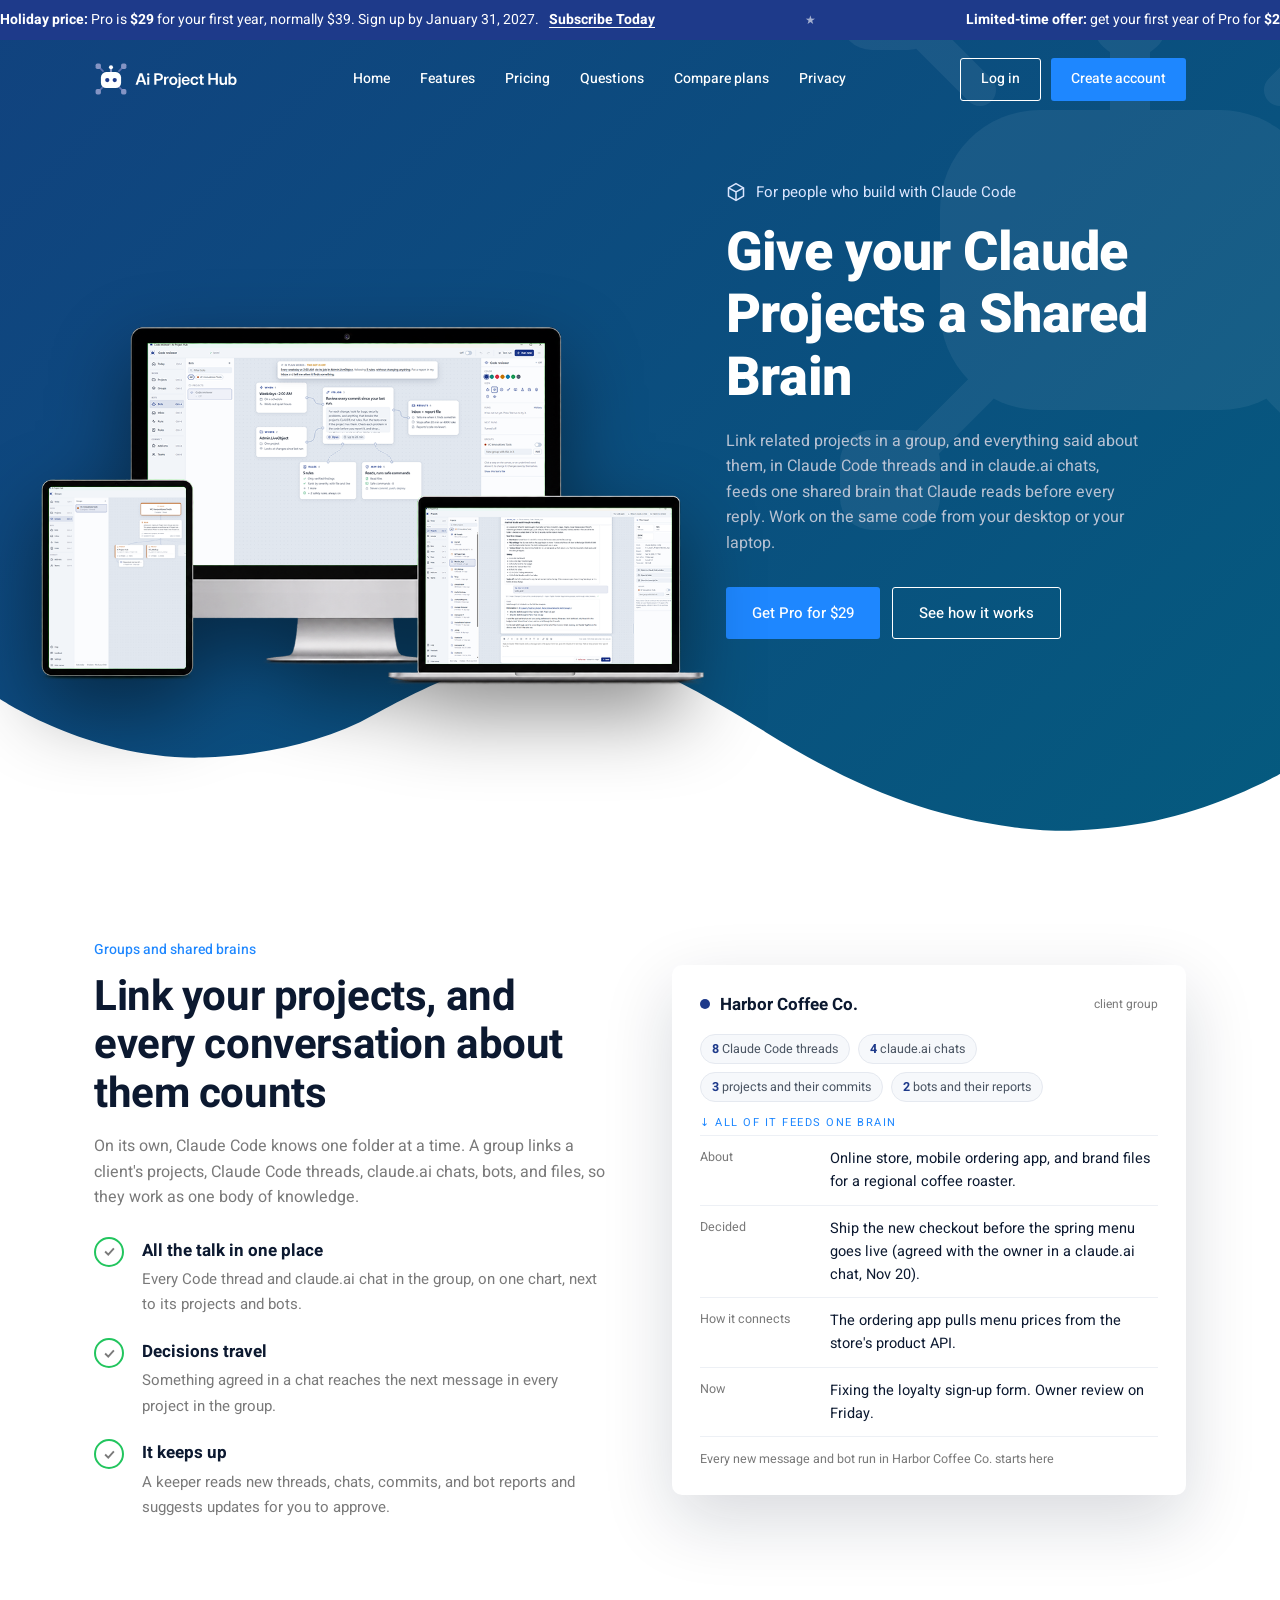
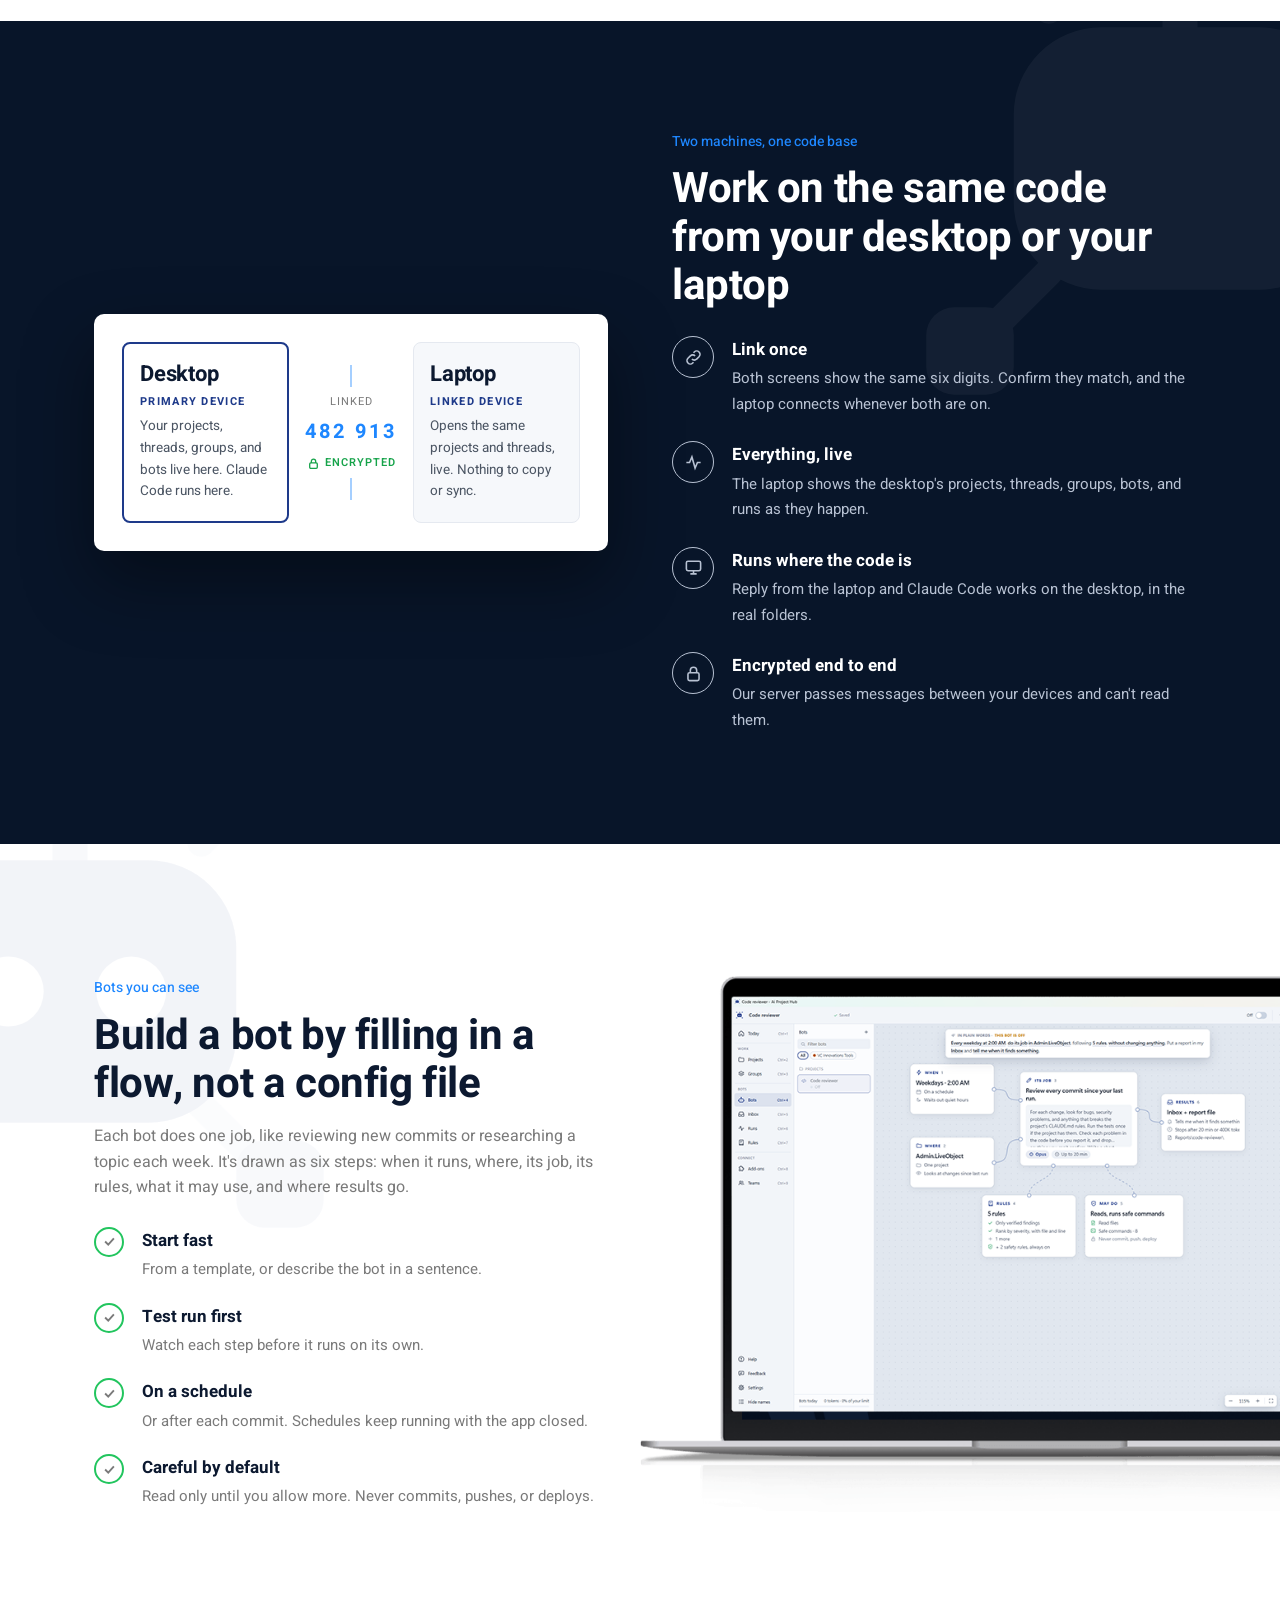
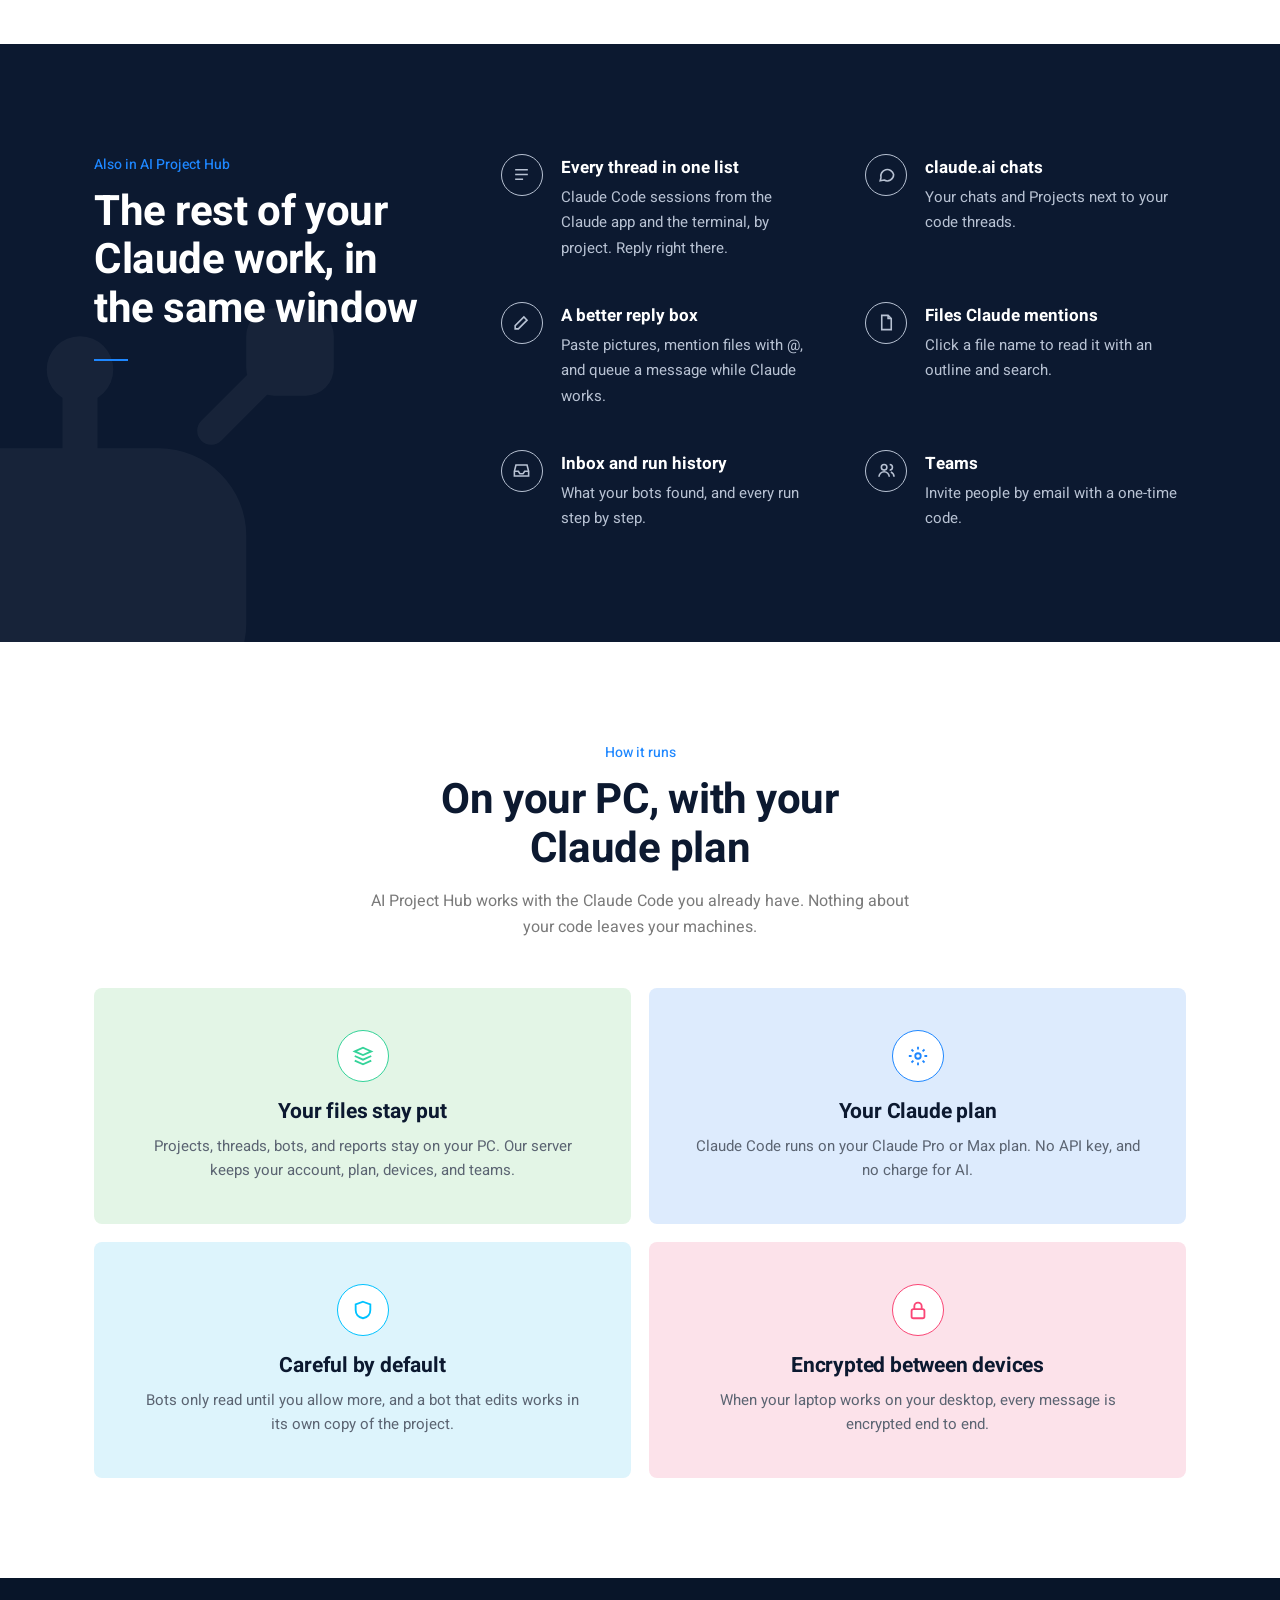
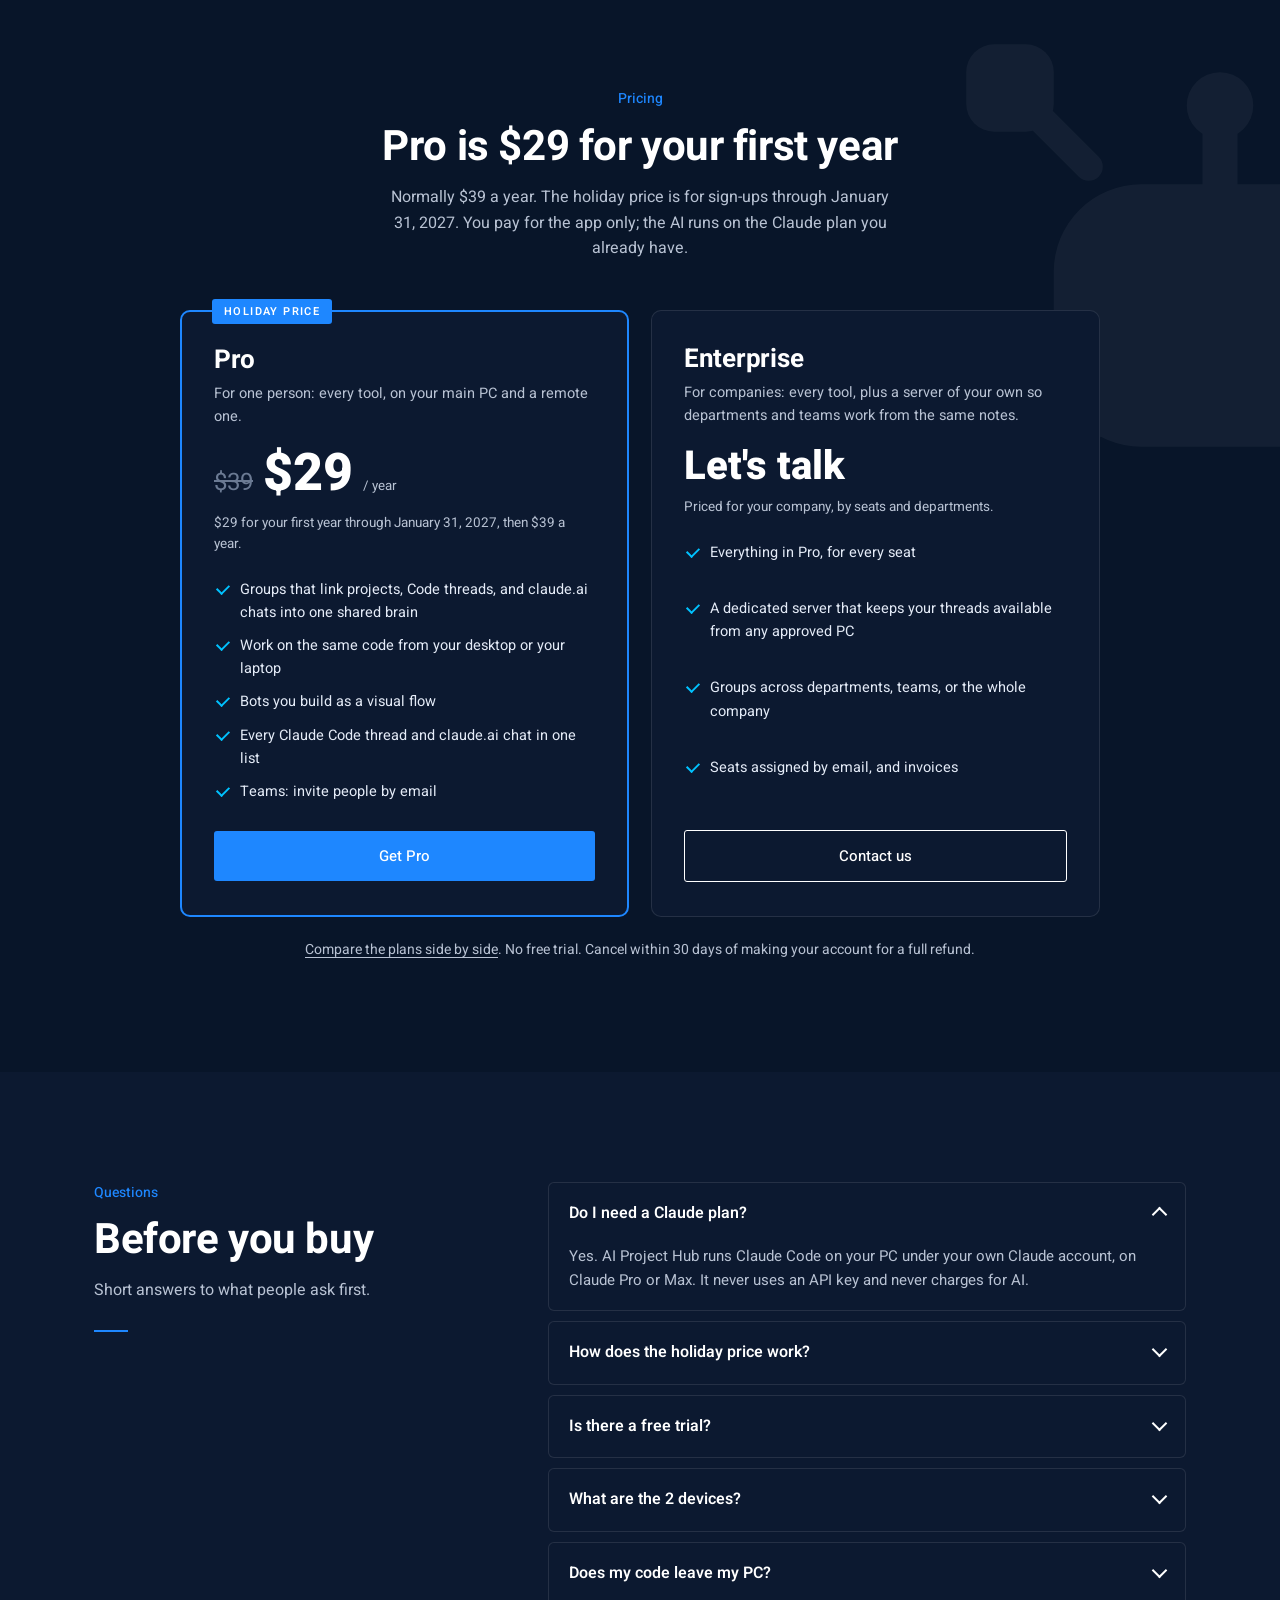
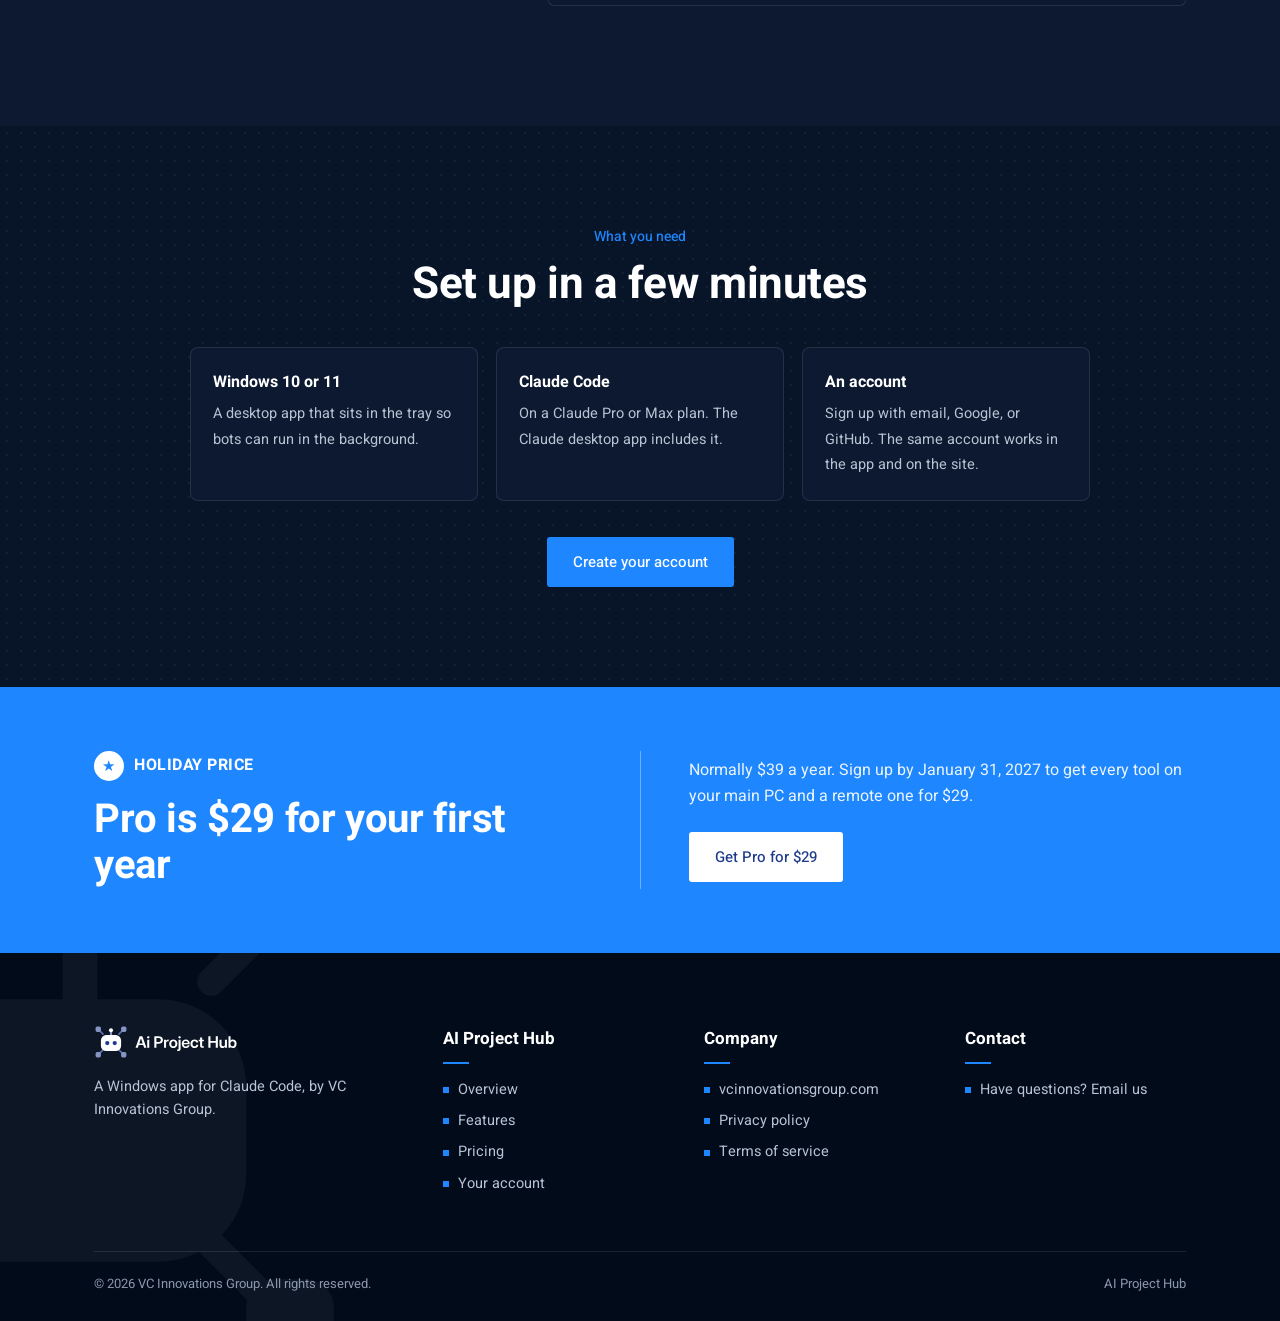
==== commit 5a96421f: "Devices: link again when the primary forgot this device; Unlink it (0.5.1) A primary that gets a mes" ====
--- a/index.html
+++ b/index.html
@@ -5,10 +5,10 @@
   <meta name="viewport" content="width=device-width, initial-scale=1.0" />
   <!-- Google Search Console: proves getaiprojecthub.com is ours (needed for Google sign-in brand verification). Keep it. -->
   <meta name="google-site-verification" content="gZs-N-mG1hgnbAYeKJ3I3-_aKPQKovTtpEwuGJue6WQ" />
-  <title>Ai Project Hub · Linked projects, a shared brain, and two machines for Claude Code</title>
-  <meta name="description" content="Ai Project Hub is a Windows app for Claude Code. Link projects in groups so Code threads and claude.ai chats feed one shared brain, work on the same code from your desktop or laptop, and build bots by drawing them. Pro is $29 for your first year through January 31, 2027." />
-  <meta property="og:title" content="Ai Project Hub · Linked projects, a shared brain, and two machines for Claude Code" />
-  <meta property="og:description" content="Ai Project Hub is a Windows app for Claude Code. Link projects in groups so Code threads and claude.ai chats feed one shared brain, work on the same code from your desktop or laptop, and build bots by drawing them. Pro is $29 for your first year through January 31, 2027." />
+  <title>AI Project Hub · A shared brain for your Claude projects, on two machines</title>
+  <meta name="description" content="AI Project Hub is a Windows app for Claude Code. Link projects in groups so Code threads and claude.ai chats feed one shared brain, work on the same code from your desktop or laptop, and build bots by drawing them. Pro is $29 for your first year through January 31, 2027." />
+  <meta property="og:title" content="AI Project Hub · A shared brain for your Claude projects, on two machines" />
+  <meta property="og:description" content="AI Project Hub is a Windows app for Claude Code. Link projects in groups so Code threads and claude.ai chats feed one shared brain, work on the same code from your desktop or laptop, and build bots by drawing them. Pro is $29 for your first year through January 31, 2027." />
   <meta property="og:type" content="website" />
   <meta property="og:image" content="https://getaiprojecthub.com/assets/brand/logo-mark-512.png" />
   <link rel="icon" href="/favicon.svg" type="image/svg+xml" />
@@ -16,260 +16,465 @@
   <link rel="apple-touch-icon" href="/assets/brand/favicon-180.png" />
   <link rel="preconnect" href="https://fonts.googleapis.com" />
   <link rel="preconnect" href="https://fonts.gstatic.com" crossorigin />
-  <link href="https://fonts.googleapis.com/css2?family=Noto+Sans:ital,wght@0,400;0,500;0,600;0,700;1,400&display=swap" rel="stylesheet" />
-  <link rel="stylesheet" href="/style.css" />
+  <link href="https://fonts.googleapis.com/css2?family=Heebo:wght@400;500;600;700;800&display=swap" rel="stylesheet" />
   <script src="/assets/bm-config.js"></script>
   <script type="module" src="/assets/bm-auth.js"></script>
+<style>
+:root {
+  --bg: #020B1A; --bg1: #081529; --bg2: #0C1930; --line: rgba(255,255,255,0.1);
+  --blue: #1E87FF; --blue2: #00C2FF; --ink: #0C1930; --muted: #7A7A7A; --soft: #B8C2D3;
+  --navy: #1e3a8a; --max: 1140px;
+}
+* { box-sizing: border-box; margin: 0; padding: 0; }
+html { scroll-behavior: smooth; }
+body { font-family: 'Heebo', system-ui, sans-serif; color: var(--ink); background: #fff; line-height: 1.6; font-size: 16px; overflow-x: hidden; }
+a { color: inherit; text-decoration: none; }
+img { max-width: 100%; height: auto; display: block; }
+.wrap { max-width: var(--max); margin: 0 auto; padding: 0 24px; }
+h1, h2, h3 { font-weight: 700; line-height: 1.15; letter-spacing: -0.01em; }
+.kicker { color: var(--blue); font-size: 14px; font-weight: 500; display: block; margin-bottom: 12px; }
+.btn { display: inline-flex; align-items: center; justify-content: center; gap: 8px; font-weight: 500; font-size: 15px; padding: 13px 26px; border-radius: 3px; transition: background .15s, color .15s, border-color .15s; }
+.btn-blue { background: var(--blue); color: #fff; }
+.btn-blue:hover { background: var(--blue2); }
+.btn-line { border: 1.5px solid #fff; color: #fff; }
+.btn-line:hover { background: #fff; color: var(--ink); }
+.btn-white { background: #fff; color: var(--navy); }
+.btn-white:hover { background: var(--bg); color: #fff; }
+
+/* holiday strip at the very top */
+.topbar { background: var(--navy); color: #fff; font-size: 14px; padding: 9px 0; overflow: hidden; white-space: nowrap; }
+.topbar b { font-weight: 700; }
+.topbar a { text-decoration: underline; text-underline-offset: 3px; margin-left: 10px; font-weight: 700; }
+.topbar a:hover { color: var(--blue2); }
+/* the holiday offer scrolls right to left; two identical halves make the loop seamless; it pauses under the pointer */
+.ticker { display: inline-flex; animation: ticker 60s linear infinite; }
+.ticker > span { display: inline-flex; align-items: center; padding-right: 150px; }
+.ticker > span::after { content: '★'; margin-left: 150px; opacity: .6; font-size: 12px; }
+.topbar:hover .ticker, .topbar:focus-within .ticker { animation-play-state: paused; }
+@keyframes ticker { from { transform: translateX(0); } to { transform: translateX(-50%); } }
+@media (prefers-reduced-motion: reduce) { .ticker { animation: none; } .topbar { text-align: center; } .ticker > span:not(:first-child) { display: none; } .ticker > span::after { display: none; } }
+
+/* header, over the hero */
+header { position: absolute; left: 0; right: 0; z-index: 10; }
+.nav { display: flex; align-items: center; justify-content: space-between; height: 78px; }
+.nav .logo img { height: 34px; width: auto; }
+.nav-links { display: flex; align-items: center; gap: 30px; color: #fff; font-size: 14px; font-weight: 500; }
+.nav-links a:hover { color: var(--blue2); }
+.nav-cta { display: flex; gap: 10px; }
+.nav-cta .btn { padding: 9px 20px; font-size: 14px; }
+
+/* hero: solid navy with a curved bottom (no gradient) */
+.hero { position: relative; background: linear-gradient(135deg, rgba(30,135,255,0.4) 0%, rgba(0,194,255,0.4) 100%), #081529; color: #fff; padding: 140px 0 200px; overflow: hidden; }
+.wave { position: absolute; left: 0; bottom: -1px; width: 100%; height: 190px; display: block; z-index: 1; }
+.hero-grid { position: relative; z-index: 2; display: grid; grid-template-columns: 1.25fr 1fr; gap: 56px; align-items: center; }
+.devices { position: relative; z-index: 3; transform: translateY(95px); }
+.devices img { width: 118%; max-width: none; margin-left: -12%; height: auto; filter: drop-shadow(0 30px 40px rgba(0,0,0,0.45)); }
+.hero-tag { display: flex; align-items: center; gap: 10px; font-size: 15px; margin-bottom: 18px; color: #dbe6ff; }
+.hero-tag svg { width: 20px; height: 20px; }
+.hero h1 { font-size: clamp(36px, 4.6vw, 54px); font-weight: 800; }
+.hero p { color: var(--soft); margin: 20px 0 30px; max-width: 46ch; }
+.hero-ctas { display: flex; flex-wrap: wrap; gap: 12px; }
+
+/* light split section */
+.split { padding: 100px 0; position: relative; }
+.split-grid { display: grid; grid-template-columns: 1fr 1fr; gap: 64px; align-items: center; }
+.split h2, .dark h2 { font-size: clamp(30px, 3.4vw, 42px); }
+.split .lead { color: var(--muted); margin: 16px 0 26px; }
+.checks { list-style: none; display: grid; gap: 20px; }
+.checks li { display: grid; grid-template-columns: 34px 1fr; gap: 14px; }
+.check { width: 30px; height: 30px; border-radius: 50%; border: 2px solid #22c55e; display: grid; place-items: center; color: #22c55e; }
+.check svg { width: 15px; height: 15px; }
+.checks b { display: block; font-size: 17px; margin-bottom: 3px; }
+.checks span { color: var(--muted); font-size: 15px; }
+
+/* brain card */
+.card-mock { background: #fff; border-radius: 10px; box-shadow: 0 25px 70px rgba(12,25,48,0.16); padding: 26px 28px; }
+.cm-head { display: flex; align-items: center; gap: 10px; }
+.cm-head b { font-size: 17px; }
+.cm-head small { margin-left: auto; color: var(--muted); font-size: 12px; }
+.dot { width: 10px; height: 10px; border-radius: 50%; background: var(--navy); }
+.feeds { display: flex; flex-wrap: wrap; gap: 8px; margin: 16px 0 6px; }
+.feeds span { font-size: 12.5px; color: #4b5563; border: 1px solid #e5e9f0; background: #f6f8fb; border-radius: 999px; padding: 4px 11px; }
+.feeds b { color: var(--navy); margin-right: 3px; }
+.cm-arrow { font-size: 11px; letter-spacing: 1.5px; text-transform: uppercase; color: var(--blue); margin: 12px 0 4px; }
+.cm-row { display: grid; grid-template-columns: 118px 1fr; gap: 12px; padding: 11px 0; border-top: 1px solid #edf0f5; font-size: 14.5px; }
+.cm-row span { color: var(--muted); font-size: 12.5px; }
+.cm-foot { border-top: 1px solid #edf0f5; padding-top: 12px; color: var(--muted); font-size: 12.5px; }
+
+/* dark sections */
+.dark { background: var(--bg1); color: #fff; padding: 110px 0; position: relative; overflow: hidden; }
+.dark.alt { background: var(--bg2); }
+/* our mark, washed out and clipped off the edge (in place of the template's circles) */
+.wash { position: absolute; width: 560px; height: 560px; opacity: 0.045; filter: brightness(0) invert(1); pointer-events: none; user-select: none; z-index: 0; }
+.hero .wash { opacity: 0.06; }
+.dark p { color: var(--soft); }
+.dark-grid { position: relative; display: grid; grid-template-columns: 1fr 1fr; gap: 64px; align-items: center; }
+.icon-list { list-style: none; display: grid; gap: 24px; margin-top: 26px; }
+.icon-list li { display: grid; grid-template-columns: 44px 1fr; gap: 16px; }
+.ic { width: 42px; height: 42px; border-radius: 50%; border: 1.5px solid currentColor; display: grid; place-items: center; }
+.ic svg { width: 19px; height: 19px; }
+.c-green { color: #34d399; } .c-pink { color: #FA4676; } .c-blue { color: var(--blue); } .c-cyan { color: var(--blue2); } .c-gold { color: #f5b942; } .c-violet { color: #8fa8ff; }
+.icon-list b { display: block; font-size: 17px; margin-bottom: 3px; color: #fff; }
+.icon-list span { color: var(--soft); font-size: 15px; }
+
+/* devices card on dark */
+.pair { background: #fff; color: var(--ink); border-radius: 10px; padding: 28px; display: grid; grid-template-columns: 1fr auto 1fr; gap: 16px; align-items: stretch; box-shadow: 0 30px 70px rgba(0,0,0,0.4); }
+.pc { border: 1px solid #e5e9f0; background: #f6f8fb; border-radius: 8px; padding: 18px 16px; display: flex; flex-direction: column; justify-content: center; gap: 6px; }
+.pc.home { background: #fff; border: 2px solid var(--navy); }
+.pc h3 { font-size: 22px; }
+.pc em { font-style: normal; font-size: 11px; letter-spacing: 1.3px; text-transform: uppercase; font-weight: 700; color: var(--navy); }
+.pc p { font-size: 13.5px; color: #4b5563; }
+.link { align-self: center; display: flex; flex-direction: column; align-items: center; gap: 6px; font-size: 11px; letter-spacing: 1px; text-transform: uppercase; color: var(--muted); }
+.link b { font-size: 20px; letter-spacing: 3px; color: var(--blue); }
+.link .lock { display: inline-flex; align-items: center; gap: 5px; color: #16a34a; font-weight: 600; }
+.link .lock svg { width: 13px; height: 13px; }
+.link::before, .link::after { content: ''; width: 2px; height: 22px; background: var(--blue); opacity: .4; }
+
+/* bots: white, words on the left, the laptop on the right running off the edge (the template's "Our Technology") */
+.offset { position: relative; background: #fff; padding: 120px 0; overflow: hidden; }
+.offset-grid { position: relative; z-index: 1; display: grid; grid-template-columns: 1fr 1fr; gap: 64px; align-items: center; min-height: 560px; }
+.offset h2 { font-size: clamp(30px, 3.4vw, 42px); }
+.offset .lead { color: var(--muted); margin: 16px 0 26px; }
+.offset-img { position: absolute; z-index: 1; top: 50%; left: 50%; width: min(1060px, 64vw); transform: translateY(-50%); }
+.offset-img img { width: 100%; height: auto; }
+.wash.light { filter: none; opacity: 0.05; }
+/* six-up grid */
+.six { display: grid; grid-template-columns: 1fr 2fr; gap: 64px; position: relative; }
+.six-items { display: grid; grid-template-columns: 1fr 1fr; gap: 40px 44px; }
+.six-items div { display: grid; grid-template-columns: 44px 1fr; gap: 16px; }
+.six-items b { display: block; color: #fff; font-size: 17px; margin-bottom: 4px; }
+.six-items span { color: var(--soft); font-size: 15px; }
+.underline { width: 34px; height: 2px; background: var(--blue); margin-top: 26px; }
+
+/* why cards */
+.why { padding: 100px 0; text-align: center; }
+.why h2 { font-size: clamp(30px, 3.4vw, 42px); max-width: 20ch; margin: 0 auto; }
+.why > .wrap > p { color: var(--muted); max-width: 60ch; margin: 16px auto 48px; }
+.why-grid { display: grid; grid-template-columns: 1fr 1fr; gap: 18px; text-align: center; }
+.why-card { border-radius: 8px; padding: 42px 46px; }
+.why-card .ic { margin: 0 auto 18px; width: 52px; height: 52px; background: #fff; }
+.why-card .ic svg { width: 22px; height: 22px; }
+.why-card h3 { font-size: 21px; margin-bottom: 10px; }
+.why-card p { color: #5b6472; font-size: 15px; }
+.p-green { background: #E3F5E6; } .p-blue { background: #DDEBFD; } .p-cyan { background: #DDF4FC; } .p-pink { background: #FCE2EA; }
+
+/* pricing */
+.plans { display: grid; grid-template-columns: 1fr 1fr; gap: 22px; margin-top: 48px; max-width: 920px; margin-left: auto; margin-right: auto; text-align: left; }
+.plan { background: var(--bg2); border: 1px solid var(--line); border-radius: 10px; padding: 34px 32px; display: flex; flex-direction: column; position: relative; }
+.plan.main { border: 2px solid var(--blue); }
+.plan .tag { position: absolute; top: -13px; left: 30px; background: var(--blue); color: #fff; font-size: 11px; letter-spacing: 1.4px; text-transform: uppercase; padding: 4px 12px; border-radius: 3px; font-weight: 600; }
+.plan h3 { font-size: 26px; color: #fff; }
+.plan .for { color: var(--soft); font-size: 14.5px; margin: 6px 0 20px; }
+.price { display: flex; align-items: baseline; gap: 10px; color: #fff; }
+.price s { color: #6b7a93; font-size: 24px; }
+.price strong { font-size: 52px; font-weight: 800; line-height: 1; }
+.price small { color: var(--soft); }
+.plan .sub { color: var(--soft); font-size: 13.5px; margin-top: 10px; }
+.plan ul { list-style: none; margin: 22px 0 28px; flex: 1; display: grid; gap: 10px; }
+.plan li { color: #e4ebf7; font-size: 14.5px; padding-left: 26px; position: relative; }
+.plan li::before { content: ''; position: absolute; left: 3px; top: 6px; width: 10px; height: 6px; border-left: 2px solid var(--blue2); border-bottom: 2px solid var(--blue2); transform: rotate(-45deg); }
+.note { max-width: 920px; margin: 22px auto 0; color: var(--soft); font-size: 14px; text-align: center; }
+
+/* faq */
+.faq-grid { display: grid; grid-template-columns: 1fr 1.6fr; gap: 56px; position: relative; }
+.faq details { background: var(--bg2); border: 1px solid var(--line); border-radius: 6px; margin-bottom: 10px; }
+.faq summary { list-style: none; cursor: pointer; padding: 18px 20px; font-weight: 600; color: #fff; display: flex; justify-content: space-between; gap: 16px; }
+.faq summary::-webkit-details-marker { display: none; }
+.faq summary::after { content: ''; width: 9px; height: 9px; border-right: 2px solid #fff; border-bottom: 2px solid #fff; transform: rotate(45deg); margin-top: 4px; flex: none; transition: transform .2s; }
+.faq details[open] summary::after { transform: rotate(-135deg); margin-top: 8px; }
+.faq details p { padding: 0 20px 18px; font-size: 15px; }
+
+/* get started */
+.start { text-align: center; padding: 100px 0; background: var(--bg1); color: #fff; position: relative; overflow: hidden; }
+.start::before { content: ''; position: absolute; inset: 0; background-image: radial-gradient(rgba(255,255,255,0.08) 1.2px, transparent 1.2px); background-size: 14px 14px; opacity: .6; }
+.start .wrap { position: relative; }
+.start h2 { font-size: clamp(30px, 3.6vw, 44px); }
+.start .need { display: grid; grid-template-columns: repeat(3, 1fr); gap: 18px; max-width: 900px; margin: 36px auto; text-align: left; }
+.start .need div { background: var(--bg2); border: 1px solid var(--line); border-radius: 8px; padding: 22px; }
+.start .need b { display: block; margin-bottom: 6px; }
+.start .need span { color: var(--soft); font-size: 14.5px; }
+
+/* promo band: solid, no gradient */
+.promo { background: var(--blue); color: #fff; padding: 64px 0; }
+.promo-grid { display: grid; grid-template-columns: 1fr 1px 1fr; gap: 48px; align-items: center; }
+.promo-grid .rule { background: rgba(255,255,255,0.35); height: 100%; }
+.promo .badge { display: inline-flex; align-items: center; gap: 10px; font-weight: 700; letter-spacing: .5px; margin-bottom: 16px; }
+.promo .badge i { width: 30px; height: 30px; border-radius: 50%; background: #fff; color: var(--blue); display: grid; place-items: center; font-style: normal; font-size: 15px; }
+.promo h2 { font-size: clamp(28px, 3.2vw, 40px); }
+.promo p { color: #eaf4ff; margin-bottom: 22px; }
+
+/* footer */
+footer { background: var(--bg); color: #fff; padding: 72px 0 26px; position: relative; overflow: hidden; }
+.f-grid { display: grid; grid-template-columns: 1.4fr 1fr 1fr 1fr; gap: 40px; position: relative; }
+.f-grid img { height: 34px; width: auto; margin-bottom: 16px; }
+.f-grid p { color: var(--soft); font-size: 14.5px; max-width: 32ch; }
+.f-grid h4 { font-size: 17px; margin-bottom: 8px; }
+.f-grid h4::after { content: ''; display: block; width: 26px; height: 2px; background: var(--blue); margin-top: 10px; margin-bottom: 14px; }
+.f-grid a { display: block; color: var(--soft); font-size: 14.5px; margin-bottom: 8px; }
+.f-grid a::before { content: ''; display: inline-block; width: 6px; height: 6px; background: var(--blue); margin-right: 9px; vertical-align: middle; }
+.f-grid a:hover { color: #fff; }
+.f-bottom { border-top: 1px solid var(--line); margin-top: 48px; padding-top: 22px; display: flex; justify-content: space-between; flex-wrap: wrap; gap: 10px; color: #8b97ad; font-size: 13px; position: relative; }
+
+@media (max-width: 960px) {
+  .nav-links { display: none; }
+  .hero { padding: 120px 0 70px; }
+  .hero-grid, .split-grid, .dark-grid, .six, .faq-grid, .promo-grid { grid-template-columns: 1fr; gap: 40px; }
+  .promo-grid .rule { display: none; }
+  .devices { order: 2; transform: translateY(28px); }
+  .hero-ctas { justify-content: center; }
+  .devices img { width: 100%; max-width: 640px; margin: 0 auto; filter: drop-shadow(0 16px 22px rgba(0,0,0,0.4)); }
+  .wave { height: 80px; }
+  .six-items, .why-grid, .plans, .start .need { grid-template-columns: 1fr; }
+  .offset { padding: 80px 0 60px; }
+  .offset-grid { grid-template-columns: 1fr; min-height: 0; }
+  .offset-img { position: static; transform: none; width: auto; max-width: 640px; margin: 36px auto 0; padding: 0 20px; }
+  .pair { grid-template-columns: 1fr; }
+  .link::before, .link::after { display: none; }
+  .f-grid { grid-template-columns: 1fr 1fr; }
+}
+@media (max-width: 560px) {
+  .nav-cta .btn-line { display: none; }
+  .why-card { padding: 32px 24px; }
+}
+</style>
 </head>
 <body>
-  <header>
-    <div class="wrap nav">
-      <a class="brand" href="/" aria-label="Ai Project Hub, home">
-        <img class="logo" src="/assets/brand/logo.svg" alt="Ai Project Hub" width="273" height="64" />
-      </a>
-      <nav class="nav-links">
-        <a href="/" class="on">Overview</a>
-        <a href="/#features">Features</a>
-        <a href="/pricing/">Pricing</a>
-        <a href="/privacy.html">Privacy</a>
-        <a href="/terms.html">Terms</a>
-      </nav>
-      <div class="nav-cta">
-        <a class="btn btn-ghost" href="/account/login/" data-bm-account>Log in</a>
-        <a class="btn btn-primary" href="/account/signup/" data-bm-signup>Create account</a>
+
+<div class="topbar" role="region" aria-label="Holiday price"><div class="ticker"><span><b>Holiday price:</b>&nbsp;Pro is <b>&nbsp;$29&nbsp;</b> for your first year, normally $39. Sign up by January&nbsp;31,&nbsp;2027. <a href="/account/?buy=pro">Subscribe Today</a></span><span aria-hidden="true"><b>Limited-time offer:</b>&nbsp;get your first year of Pro for <b>&nbsp;$29</b>, with a 30-day money-back guarantee. <a href="/account/?buy=pro">Subscribe Today</a></span><span aria-hidden="true"><b>Holiday price:</b>&nbsp;Pro is <b>&nbsp;$29&nbsp;</b> for your first year, normally $39. Sign up by January&nbsp;31,&nbsp;2027. <a href="/account/?buy=pro">Subscribe Today</a></span><span aria-hidden="true"><b>Limited-time offer:</b>&nbsp;get your first year of Pro for <b>&nbsp;$29</b>, with a 30-day money-back guarantee. <a href="/account/?buy=pro">Subscribe Today</a></span><span aria-hidden="true"><b>Holiday price:</b>&nbsp;Pro is <b>&nbsp;$29&nbsp;</b> for your first year, normally $39. Sign up by January&nbsp;31,&nbsp;2027. <a href="/account/?buy=pro">Subscribe Today</a></span><span aria-hidden="true"><b>Limited-time offer:</b>&nbsp;get your first year of Pro for <b>&nbsp;$29</b>, with a 30-day money-back guarantee. <a href="/account/?buy=pro">Subscribe Today</a></span><span aria-hidden="true"><b>Holiday price:</b>&nbsp;Pro is <b>&nbsp;$29&nbsp;</b> for your first year, normally $39. Sign up by January&nbsp;31,&nbsp;2027. <a href="/account/?buy=pro">Subscribe Today</a></span><span aria-hidden="true"><b>Limited-time offer:</b>&nbsp;get your first year of Pro for <b>&nbsp;$29</b>, with a 30-day money-back guarantee. <a href="/account/?buy=pro">Subscribe Today</a></span></div></div>
+
+<header>
+  <div class="wrap nav">
+    <a class="logo" href="/" aria-label="AI Project Hub, home"><img src="/assets/brand/logo-dark.svg" alt="AI Project Hub" width="273" height="64" /></a>
+    <nav class="nav-links">
+      <a href="/">Home</a><a href="#features">Features</a><a href="#pricing">Pricing</a><a href="#faq">Questions</a><a href="/pricing/">Compare plans</a><a href="/privacy.html">Privacy</a>
+    </nav>
+    <div class="nav-cta">
+      <a class="btn btn-line" href="/account/login/" data-bm-account>Log in</a>
+      <a class="btn btn-blue" href="/account/signup/" data-bm-signup>Create account</a>
+    </div>
+  </div>
+</header>
+
+<!-- 1. hero -->
+<section class="hero">
+  <img class="wash" src="/assets/brand/logo-mark.svg" alt="" style="right:-170px;top:-120px;width:640px;height:640px" />
+  <div class="wrap hero-grid">
+    <div class="devices"><img src="/assets/shots/hero-devices.png" alt="AI Project Hub on a desktop, a tablet, and a laptop: a bot, a group, and a project" width="1080" height="724" /></div>
+    <div>
+      <div class="hero-tag"><svg viewBox="0 0 24 24" fill="none" stroke="currentColor" stroke-width="1.8"><path d="M12 2l9 5v10l-9 5-9-5V7z"/><path d="M12 22V12M21 7l-9 5-9-5"/></svg>For people who build with Claude Code</div>
+      <h1>Give your Claude Projects a Shared Brain</h1>
+      <p>Link related projects in a group, and everything said about them, in Claude Code threads and in claude.ai chats, feeds one shared brain that Claude reads before every reply. Work on the same code from your desktop or your laptop.</p>
+      <div class="hero-ctas">
+        <a class="btn btn-blue" href="/account/?buy=pro">Get Pro for $29</a>
+        <a class="btn btn-line" href="#features">See how it works</a>
       </div>
     </div>
-  </header>
-
-  <section class="hero">
-    <div class="wrap">
-      <a class="promo" href="/pricing/">
-        <span class="promo-tag">Holiday price</span>
-        <span class="promo-text">Pro is <b>$29</b> for your first year, normally $39. Sign up by January&nbsp;31,&nbsp;2027.</span>
-        <span class="promo-go">See Pro &rarr;</span>
-      </a>
-
-      <span class="eyebrow">For people who build with Claude Code</span>
-      <h1>Give your Claude projects <span class="italic">a shared memory</span></h1>
-      <p class="lede">Ai Project Hub is a Windows app that works with Claude Code. Link related projects in a group, and everything said about them, in Claude Code threads and in claude.ai chats, feeds one shared brain that Claude reads before every reply. Work on the same code from your desktop or your laptop. Build bots by filling in a flow instead of writing setup files.</p>
-      <div class="cta">
-        <a class="btn btn-primary" href="/account/?buy=pro">Get Pro for $29</a>
-        <a class="btn btn-ghost" href="#features">See how it works</a>
+  </div>
+  <svg class="wave" viewBox="0 0 1000 100" preserveAspectRatio="none" aria-hidden="true"><path fill="#ffffff" d="M790.5,93.1c-59.3-5.3-116.8-18-192.6-50c-29.6-12.7-76.9-31-100.5-35.9c-23.6-4.9-52.6-7.8-75.5-5.3c-10.2,1.1-22.6,1.4-50.1,7.4c-27.2,6.3-58.2,16.6-79.4,24.7c-41.3,15.9-94.9,21.9-134,22.6C72,58.2,0,25.8,0,25.8V100h1000V65.3c0,0-51.5,19.4-106.2,25.7C839.5,97,814.1,95.2,790.5,93.1z"/></svg>
+</section>
+
+<!-- 2. groups (the template's "Our Technology") -->
+<section class="split" id="features">
+  <div class="wrap split-grid">
+    <div>
+      <span class="kicker">Groups and shared brains</span>
+      <h2>Link your projects, and every conversation about them counts</h2>
+      <p class="lead">On its own, Claude Code knows one folder at a time. A group links a client's projects, Claude Code threads, claude.ai chats, bots, and files, so they work as one body of knowledge.</p>
+      <ul class="checks">
+        <li><span class="check"><svg viewBox="0 0 24 24" fill="none" stroke="currentColor" stroke-width="3"><path d="M5 12l5 5 9-10"/></svg></span><div><b>All the talk in one place</b><span>Every Code thread and claude.ai chat in the group, on one chart, next to its projects and bots.</span></div></li>
+        <li><span class="check"><svg viewBox="0 0 24 24" fill="none" stroke="currentColor" stroke-width="3"><path d="M5 12l5 5 9-10"/></svg></span><div><b>Decisions travel</b><span>Something agreed in a chat reaches the next message in every project in the group.</span></div></li>
+        <li><span class="check"><svg viewBox="0 0 24 24" fill="none" stroke="currentColor" stroke-width="3"><path d="M5 12l5 5 9-10"/></svg></span><div><b>It keeps up</b><span>A keeper reads new threads, chats, commits, and bot reports and suggests updates for you to approve.</span></div></li>
+      </ul>
+    </div>
+    <div class="card-mock" aria-hidden="true">
+      <div class="cm-head"><span class="dot"></span><b>Harbor Coffee Co.</b><small>client group</small></div>
+      <div class="feeds"><span><b>8</b>Claude Code threads</span><span><b>4</b>claude.ai chats</span><span><b>3</b>projects and their commits</span><span><b>2</b>bots and their reports</span></div>
+      <div class="cm-arrow">&darr; all of it feeds one brain</div>
+      <div class="cm-row"><span>About</span><div>Online store, mobile ordering app, and brand files for a regional coffee roaster.</div></div>
+      <div class="cm-row"><span>Decided</span><div>Ship the new checkout before the spring menu goes live (agreed with the owner in a claude.ai chat, Nov 20).</div></div>
+      <div class="cm-row"><span>How it connects</span><div>The ordering app pulls menu prices from the store's product API.</div></div>
+      <div class="cm-row"><span>Now</span><div>Fixing the loyalty sign-up form. Owner review on Friday.</div></div>
+      <div class="cm-foot">Every new message and bot run in Harbor Coffee Co. starts here</div>
+    </div>
+  </div>
+</section>
+
+<!-- 3. two machines (the template's "Who we are" dark block) -->
+<section class="dark">
+  <img class="wash" src="/assets/brand/logo-mark.svg" alt="" style="right:-180px;top:-160px" />
+  <div class="wrap dark-grid">
+    <div class="pair" aria-hidden="true">
+      <div class="pc home"><h3>Desktop</h3><em>Primary device</em><p>Your projects, threads, groups, and bots live here. Claude Code runs here.</p></div>
+      <div class="link"><span>Linked</span><b>482 913</b><span class="lock"><svg viewBox="0 0 24 24" fill="none" stroke="currentColor" stroke-width="2.4"><rect x="5" y="11" width="14" height="10" rx="2"/><path d="M8 11V8a4 4 0 0 1 8 0v3"/></svg>Encrypted</span></div>
+      <div class="pc"><h3>Laptop</h3><em>Linked device</em><p>Opens the same projects and threads, live. Nothing to copy or sync.</p></div>
+    </div>
+    <div>
+      <span class="kicker">Two machines, one code base</span>
+      <h2>Work on the same code from your desktop or your laptop</h2>
+      <ul class="icon-list">
+        <li><span class="ic c-green"><svg viewBox="0 0 24 24" fill="none" stroke="currentColor" stroke-width="2"><path d="M10 14a4 4 0 0 0 6 0l3-3a4 4 0 0 0-6-6l-1 1"/><path d="M14 10a4 4 0 0 0-6 0l-3 3a4 4 0 0 0 6 6l1-1"/></svg></span><div><b>Link once</b><span>Both screens show the same six digits. Confirm they match, and the laptop connects whenever both are on.</span></div></li>
+        <li><span class="ic c-pink"><svg viewBox="0 0 24 24" fill="none" stroke="currentColor" stroke-width="2"><path d="M3 12h4l3-7 4 14 3-7h4"/></svg></span><div><b>Everything, live</b><span>The laptop shows the desktop's projects, threads, groups, bots, and runs as they happen.</span></div></li>
+        <li><span class="ic c-blue"><svg viewBox="0 0 24 24" fill="none" stroke="currentColor" stroke-width="2"><rect x="3" y="4" width="18" height="12" rx="2"/><path d="M8 20h8M12 16v4"/></svg></span><div><b>Runs where the code is</b><span>Reply from the laptop and Claude Code works on the desktop, in the real folders.</span></div></li>
+        <li><span class="ic c-cyan"><svg viewBox="0 0 24 24" fill="none" stroke="currentColor" stroke-width="2"><rect x="5" y="11" width="14" height="10" rx="2"/><path d="M8 11V8a4 4 0 0 1 8 0v3"/></svg></span><div><b>Encrypted end to end</b><span>Our server passes messages between your devices and can't read them.</span></div></li>
+      </ul>
+    </div>
+  </div>
+</section>
+
+<!-- 4. bots (the template's full-width band) -->
+<section class="offset">
+  <img class="wash light" src="/assets/brand/logo-mark.svg" alt="" style="left:-210px;top:-150px" />
+  <div class="wrap offset-grid">
+    <div class="offset-text">
+      <span class="kicker">Bots you can see</span>
+      <h2>Build a bot by filling in a flow, not a config file</h2>
+      <p class="lead">Each bot does one job, like reviewing new commits or researching a topic each week. It's drawn as six steps: when it runs, where, its job, its rules, what it may use, and where results go.</p>
+      <ul class="checks">
+        <li><span class="check"><svg viewBox="0 0 24 24" fill="none" stroke="currentColor" stroke-width="3"><path d="M5 12l5 5 9-10"/></svg></span><div><b>Start fast</b><span>From a template, or describe the bot in a sentence.</span></div></li>
+        <li><span class="check"><svg viewBox="0 0 24 24" fill="none" stroke="currentColor" stroke-width="3"><path d="M5 12l5 5 9-10"/></svg></span><div><b>Test run first</b><span>Watch each step before it runs on its own.</span></div></li>
+        <li><span class="check"><svg viewBox="0 0 24 24" fill="none" stroke="currentColor" stroke-width="3"><path d="M5 12l5 5 9-10"/></svg></span><div><b>On a schedule</b><span>Or after each commit. Schedules keep running with the app closed.</span></div></li>
+        <li><span class="check"><svg viewBox="0 0 24 24" fill="none" stroke="currentColor" stroke-width="3"><path d="M5 12l5 5 9-10"/></svg></span><div><b>Careful by default</b><span>Read only until you allow more. Never commits, pushes, or deploys.</span></div></li>
+      </ul>
+    </div>
+  </div>
+  <div class="offset-img"><img src="/assets/shots/laptop-large.png" alt="A code reviewer bot in AI Project Hub on a laptop, drawn as six steps with a plain sentence above it" width="995" height="651" loading="lazy" /></div>
+</section>
+
+<!-- 5. also in the app (the template's six-up grid) -->
+<section class="dark alt">
+  <img class="wash" src="/assets/brand/logo-mark.svg" alt="" style="left:-200px;bottom:-200px" />
+  <div class="wrap six">
+    <div>
+      <span class="kicker">Also in AI Project Hub</span>
+      <h2>The rest of your Claude work, in the same window</h2>
+      <div class="underline"></div>
+    </div>
+    <div class="six-items">
+      <div><span class="ic c-green"><svg viewBox="0 0 24 24" fill="none" stroke="currentColor" stroke-width="2"><path d="M4 6h16M4 12h16M4 18h10"/></svg></span><p><b>Every thread in one list</b><span>Claude Code sessions from the Claude app and the terminal, by project. Reply right there.</span></p></div>
+      <div><span class="ic c-pink"><svg viewBox="0 0 24 24" fill="none" stroke="currentColor" stroke-width="2"><path d="M21 12a8 8 0 0 1-12 7l-5 1 1-4a8 8 0 1 1 16-4z"/></svg></span><p><b>claude.ai chats</b><span>Your chats and Projects next to your code threads.</span></p></div>
+      <div><span class="ic c-blue"><svg viewBox="0 0 24 24" fill="none" stroke="currentColor" stroke-width="2"><path d="M4 20h4l11-11-4-4L4 16z"/></svg></span><p><b>A better reply box</b><span>Paste pictures, mention files with @, and queue a message while Claude works.</span></p></div>
+      <div><span class="ic c-cyan"><svg viewBox="0 0 24 24" fill="none" stroke="currentColor" stroke-width="2"><path d="M14 3H6v18h12V7z"/><path d="M14 3v4h4"/></svg></span><p><b>Files Claude mentions</b><span>Click a file name to read it with an outline and search.</span></p></div>
+      <div><span class="ic c-gold"><svg viewBox="0 0 24 24" fill="none" stroke="currentColor" stroke-width="2"><path d="M3 13h5l2 3h4l2-3h5"/><path d="M5 5h14l2 8v6H3v-6z"/></svg></span><p><b>Inbox and run history</b><span>What your bots found, and every run step by step.</span></p></div>
+      <div><span class="ic c-violet"><svg viewBox="0 0 24 24" fill="none" stroke="currentColor" stroke-width="2"><circle cx="9" cy="8" r="3.5"/><path d="M2.5 20a6.5 6.5 0 0 1 13 0"/><path d="M16 4.5a3.5 3.5 0 0 1 0 7M21.5 20a6.5 6.5 0 0 0-4-6"/></svg></span><p><b>Teams</b><span>Invite people by email with a one-time code.</span></p></div>
+    </div>
+  </div>
+</section>
+
+<!-- 6. how it runs (the template's four pastel cards) -->
+<section class="why">
+  <div class="wrap">
+    <span class="kicker">How it runs</span>
+    <h2>On your PC, with your Claude plan</h2>
+    <p>AI Project Hub works with the Claude Code you already have. Nothing about your code leaves your machines.</p>
+    <div class="why-grid">
+      <div class="why-card p-green"><span class="ic c-green"><svg viewBox="0 0 24 24" fill="none" stroke="currentColor" stroke-width="2"><path d="M3 7l9-4 9 4-9 4z"/><path d="M3 12l9 4 9-4M3 17l9 4 9-4"/></svg></span><h3>Your files stay put</h3><p>Projects, threads, bots, and reports stay on your PC. Our server keeps your account, plan, devices, and teams.</p></div>
+      <div class="why-card p-blue"><span class="ic c-blue"><svg viewBox="0 0 24 24" fill="none" stroke="currentColor" stroke-width="2"><circle cx="12" cy="12" r="3"/><path d="M12 2v3M12 19v3M2 12h3M19 12h3M4.9 4.9l2.1 2.1M17 17l2.1 2.1M4.9 19.1L7 17M17 7l2.1-2.1"/></svg></span><h3>Your Claude plan</h3><p>Claude Code runs on your Claude Pro or Max plan. No API key, and no charge for AI.</p></div>
+      <div class="why-card p-cyan"><span class="ic c-cyan"><svg viewBox="0 0 24 24" fill="none" stroke="currentColor" stroke-width="2"><path d="M12 3l8 3v6c0 5-3.5 8-8 9-4.5-1-8-4-8-9V6z"/></svg></span><h3>Careful by default</h3><p>Bots only read until you allow more, and a bot that edits works in its own copy of the project.</p></div>
+      <div class="why-card p-pink"><span class="ic c-pink"><svg viewBox="0 0 24 24" fill="none" stroke="currentColor" stroke-width="2"><rect x="5" y="11" width="14" height="10" rx="2"/><path d="M8 11V8a4 4 0 0 1 8 0v3"/></svg></span><h3>Encrypted between devices</h3><p>When your laptop works on your desktop, every message is encrypted end to end.</p></div>
+    </div>
+  </div>
+</section>
+
+<!-- 7. pricing (dark) -->
+<section class="dark" id="pricing" style="text-align:center">
+  <img class="wash" src="/assets/brand/logo-mark.svg" alt="" style="right:-220px;top:40px" />
+  <div class="wrap" style="position:relative">
+    <span class="kicker">Pricing</span>
+    <h2>Pro is $29 for your first year</h2>
+    <p style="max-width:58ch;margin:14px auto 0">Normally $39 a year. The holiday price is for sign-ups through January 31, 2027. You pay for the app only; the AI runs on the Claude plan you already have.</p>
+    <div class="plans">
+      <div class="plan main">
+        <span class="tag">Holiday price</span>
+        <h3>Pro</h3>
+        <p class="for">For one person: every tool, on your main PC and a remote one.</p>
+        <div class="price"><s>$39</s><strong>$29</strong><small>/ year</small></div>
+        <p class="sub">$29 for your first year through January 31, 2027, then $39 a year.</p>
+        <ul>
+          <li>Groups that link projects, Code threads, and claude.ai chats into one shared brain</li>
+          <li>Work on the same code from your desktop or your laptop</li>
+          <li>Bots you build as a visual flow</li>
+          <li>Every Claude Code thread and claude.ai chat in one list</li>
+          <li>Teams: invite people by email</li>
+        </ul>
+        <a class="btn btn-blue" href="/account/?buy=pro">Get Pro</a>
       </div>
-    </div>
-  </section>
-
-  <section class="block row-block" id="features">
-    <div class="wrap row">
-      <div class="row-text">
-        <span class="eyebrow">Groups and shared brains</span>
-        <h2>Link your projects, and every conversation about them counts</h2>
-        <p>On its own, Claude Code knows one folder at a time. A thread in your app project can't see the thread where you settled the API, and neither can see the claude.ai chat where the client signed off on the design. Each new session starts from that folder's CLAUDE.md.</p>
-        <p>A group in Ai Project Hub links those pieces. Put a client's projects, its Claude Code threads, its claude.ai chats, its bots, and its files in one group, and they work as one body of knowledge.</p>
-        <ul class="ticks">
-          <li><b>All the talk in one place.</b> Every Code thread and claude.ai chat in the group shows on one chart, next to its projects, bots, and files. Open any of them and reply from the same window.</li>
-          <li><b>One brain for the group.</b> A single page with what the group is about, what was decided, how the pieces connect, and what's happening now.</li>
-          <li><b>Decisions travel.</b> Something agreed in a claude.ai chat or in one project's thread reaches the next message in every other project in the group, because each new message and bot run starts with the brain.</li>
-          <li><b>It keeps up.</b> A new brain catches up on what the group already holds. After that, a keeper reads new threads, chats, commits, and bot reports each day or week and suggests updates for you to approve.</li>
-          <li><b>Groups overlap.</b> A project can be in a client group and a team group at the same time.</li>
-</ul>
+      <div class="plan">
+        <h3>Enterprise</h3>
+        <p class="for">For companies: every tool, plus a server of your own so departments and teams work from the same notes.</p>
+        <div class="price"><strong style="font-size:40px">Let's talk</strong></div>
+        <p class="sub">Priced for your company, by seats and departments.</p>
+        <ul>
+          <li>Everything in Pro, for every seat</li>
+          <li>A dedicated server that keeps your threads available from any approved PC</li>
+          <li>Groups across departments, teams, or the whole company</li>
+          <li>Seats assigned by email, and invoices</li>
+        </ul>
+        <a class="btn btn-line" href="mailto:vfratto@vcinnovationsgroup.com?subject=AI%20Project%20Hub%20Enterprise">Contact us</a>
       </div>
-      <div class="row-visual">
-        <div class="mock brain" aria-hidden="true">
-          <div class="mock-head"><span class="dot-g"></span><b>Harbor Coffee Co.</b><span class="mock-sub">client group</span></div>
-          <div class="feeds">
-            <span class="feed"><b>8</b> Claude Code threads</span>
-            <span class="feed"><b>4</b> claude.ai chats</span>
-            <span class="feed"><b>3</b> projects and their commits</span>
-            <span class="feed"><b>2</b> bots and their reports</span>
-          </div>
-          <div class="feed-arrow">all of it feeds one brain</div>
-          <div class="brain-sec"><span>About</span><p>Online store, mobile ordering app, and brand files for a regional coffee roaster.</p></div>
-          <div class="brain-sec"><span>Decided</span><p>Ship the new checkout before the spring menu goes live (agreed with the owner in a claude.ai chat, Nov 20).</p></div>
-          <div class="brain-sec"><span>How it connects</span><p>The ordering app pulls menu prices from the store's product API.</p></div>
-          <div class="brain-sec"><span>Now</span><p>Fixing the loyalty sign-up form. Owner review on Friday.</p></div>
-          <div class="mock-foot">Every new message and bot run in Harbor Coffee Co. starts here</div>
-        </div>
-      </div>
-    </div>
-  </section>
-
-  <section class="block row-block alt">
-    <div class="wrap row row-flip">
-      <div class="row-text">
-        <span class="eyebrow">Two machines, one code base</span>
-        <h2>Work on the same code from your desktop or your laptop</h2>
-        <p>Your projects stay in one place: the folders on your desktop. Your laptop works on those same folders, with the same Claude Code sessions, groups, and brains. There's no second copy of the code to keep in step, no repo to pull first, and no thread that only exists on one machine.</p>
-        <ul class="ticks">
-          <li><b>Link once.</b> Both screens show the same six digits, and you confirm they match. After that, the laptop connects whenever both are on.</li>
-          <li><b>Everything, live.</b> The laptop shows the desktop's projects, threads, groups, bots, and runs as they happen.</li>
-          <li><b>Runs where the code is.</b> When you reply from the laptop, Claude Code works on the desktop, in the real project folders, with the group's brain.</li>
-          <li><b>Private.</b> Messages between your PCs are encrypted end to end. Our server passes them along and can't read them.</li>
-          <li><b>Included in Pro.</b> 2 devices: your main PC and a remote one.</li>
-</ul>
-      </div>
-      <div class="row-visual">
-        <div class="mock pair2" aria-hidden="true">
-          <div class="pc2 home">
-            <div class="pc-name">Desktop</div>
-            <div class="pc-role">Primary device</div>
-            <div class="pc-line">Your projects, threads, groups, and bots live here. Claude Code runs here.</div>
-          </div>
-          <div class="pair-link"><span>Linked</span><b>482 913</b><span>encrypted</span></div>
-          <div class="pc2">
-            <div class="pc-name">Laptop</div>
-            <div class="pc-role">Linked device</div>
-            <div class="pc-line">Opens the same projects and threads, live. Nothing to copy or sync.</div>
-          </div>
-        </div>
-      </div>
-    </div>
-  </section>
-
-  <section class="block row-block">
-    <div class="wrap">
-      <div class="row-text wide">
-        <span class="eyebrow">Bots you can see</span>
-        <h2>Build a bot by filling in a flow, not a config file</h2>
-        <p>Each bot does one job, like reviewing new commits, checking that docs are current, or researching a topic each week. It's drawn as six steps: when it runs, where, its job, its rules, what it may use, and where the results go. Click a step to change it. The sentence at the top always says what the bot will do.</p>
-      </div>
-      <figure class="shot">
-        <img src="/assets/shots/bot-flow.png" alt="A bot in Ai Project Hub, drawn as a flow of six steps with a plain sentence above it" width="1424" height="861" loading="lazy" />
-      </figure>
-      <ul class="ticks ticks-cols">
-        <li>Start from a template, or describe the bot in a sentence.</li>
-        <li>Test run it and watch each step before it runs on its own.</li>
-        <li>Run it on a schedule, after each commit, or by hand. Schedules keep running with the app closed.</li>
-        <li>Bots can only read unless you allow more. They never commit, push, deploy, or publish.</li>
-      </ul>
-    </div>
-  </section>
-
-  <section class="block alt">
-    <div class="wrap">
-      <div class="sec-head">
-        <span class="eyebrow">Also in Ai Project Hub</span>
-        <h2>The rest of your Claude work, in the same window</h2>
-      </div>
-      <div class="feats">
-        <div class="feat"><h3>Every thread in one list</h3><p>Your Claude Code sessions from the Claude app and the terminal, sorted by project. Open one, read it, and reply. The reply goes to the same session, so it shows in the Claude app too.</p></div>
-        <div class="feat"><h3>claude.ai chats</h3><p>Sign in to claude.ai once, and your chats and Projects show next to your code threads. Reply to them or start a new chat in a Project.</p></div>
-        <div class="feat"><h3>A better reply box</h3><p>Paste pictures, mention files with @, and write lists. Queue a message while Claude is still working. When Claude asks before changing something, answer in a popup.</p></div>
-        <div class="feat"><h3>Files Claude mentions</h3><p>File names in an answer are links. Click one to read it with an outline and search, or open it in VS Code or File Explorer.</p></div>
-        <div class="feat"><h3>Inbox and run history</h3><p>What your bots found, newest first. Every run is kept step by step, with the tokens it used.</p></div>
-        <div class="feat"><h3>Teams</h3><p>Invite people by email. Each invite is a one-time code that only works for that address.</p></div>
-      </div>
-    </div>
-  </section>
-
-  <section class="block">
-    <div class="wrap">
-      <div class="sec-head">
-        <span class="eyebrow">How it runs</span>
-        <h2>On your PC, with your Claude plan</h2>
-      </div>
-      <div class="cards">
-        <div class="card"><div class="num">01</div><h3>Your files stay put</h3><p>Projects, threads, bots, and reports stay on your PC. Our server keeps your account, plan, devices, and teams, and nothing else.</p></div>
-        <div class="card"><div class="num">02</div><h3>Your Claude plan</h3><p>Claude Code runs on your own Claude Pro or Max plan. Ai Project Hub never uses an API key and never charges for AI.</p></div>
-        <div class="card"><div class="num">03</div><h3>Careful by default</h3><p>Bots can only read until you allow more, and a bot that edits works in its own copy of the project. Usage is shown in tokens, the way Claude Code shows it.</p></div>
-      </div>
-    </div>
-  </section>
-
-  <section class="block alt" id="pricing">
-    <div class="wrap">
-      <div class="sec-head">
-        <span class="eyebrow">Pricing</span>
-        <h2>Pro is $29 for your first year</h2>
-        <p class="lede">Normally $39 a year. The holiday price is for sign-ups through January 31, 2027. You pay for the app only; the AI runs on the Claude plan you already have.</p>
-      </div>
-
-      <div class="plans plans-2">
-        <div class="plan plan-main">
-          <span class="plan-tag">Holiday price</span>
-          <h3>Pro</h3>
-          <p class="plan-for">For one person: every tool in Ai Project Hub, on your main PC and a remote one.</p>
-          <div class="price"><span class="was">$39</span><span class="amt">$29</span><span class="per">/ year</span></div>
-          <p class="price-sub"><b>$29 a year through January 31, 2027</b>, then $39 a year. 2 devices: your main PC and a remote one.</p>
-          <ul class="plan-list">
-            <li>Groups that link projects, Code threads, and claude.ai chats into one shared brain</li>
-            <li>Work on the same code from your desktop or your laptop</li>
-            <li>Bots you build as a visual flow, on a schedule or after each commit</li>
-            <li>Every Claude Code thread and claude.ai chat in one list</li>
-            <li>Inbox, run history, skills, and connectors</li>
-            <li>Teams: invite people by email</li>
-          </ul>
-          <a class="btn btn-primary" href="/account/?buy=pro">Get Pro</a>
-        </div>
-        <div class="plan">
-          <h3>Enterprise</h3>
-          <p class="plan-for">For companies: every tool, plus a server of your own so departments and teams work from the same notes.</p>
-          <div class="price"><span class="amt amt-text">Let's talk</span></div>
-          <p class="price-sub">Priced for your company, by seats and departments.</p>
-          <ul class="plan-list">
-            <li>Everything in Pro, for every seat</li>
-            <li>A dedicated server that keeps your threads available from any approved PC</li>
-            <li>Groups across departments, teams, or the whole company</li>
-            <li>Threads, projects, and bots in a group work from that group's notes</li>
-            <li>Seats assigned by email, and invoices</li>
-          </ul>
-          <a class="btn btn-ghost" href="mailto:vfratto@vcinnovationsgroup.com?subject=Ai%20Project%20Hub%20Enterprise">Contact us</a>
-        </div>
-      </div>
-      <div class="note plans-note"><b>Every plan includes every tool.</b> Enterprise adds a server for your company. <b>Your Claude plan runs the AI:</b> Ai Project Hub runs Claude Code on your own Claude plan (Pro or Max) with Anthropic, never an API key, so its price covers the app, not AI usage. <b>No free trial</b>: cancel within 30 days of making your account for a full refund.</div>
-
-      <p class="more"><a class="text-link" href="/pricing/">Compare the plans and read common questions &rarr;</a></p>
-    </div>
-  </section>
-
-  <section class="block">
-    <div class="wrap">
-      <div class="sec-head">
-        <span class="eyebrow">What you need</span>
-        <h2>Set up in a few minutes</h2>
-      </div>
-      <div class="cards">
-        <div class="card"><div class="num">01</div><h3>Windows 10 or 11</h3><p>Ai Project Hub is a Windows desktop app. It sits in the tray so bots can run in the background.</p></div>
-        <div class="card"><div class="num">02</div><h3>Claude Code</h3><p>On a Claude Pro or Max plan. The Claude desktop app includes it. Link it once in Settings; Ai Project Hub never sees your password.</p></div>
-        <div class="card"><div class="num">03</div><h3>An account</h3><p>Sign up with email, Google, or GitHub. The same account works in the app and on this site, and holds your plan and devices.</p></div>
-      </div>
-    </div>
-  </section>
-  <footer>
-    <div class="wrap">
-      <div class="foot-grid">
-        <div class="foot-brand">
-          <a class="brand" href="/" aria-label="Ai Project Hub, home">
-            <img class="logo" src="/assets/brand/logo-dark.svg" alt="Ai Project Hub" width="273" height="64" />
-          </a>
-          <a class="by" href="https://vcinnovationsgroup.com/">by VC Innovations Group</a>
-        </div>
-        <div class="foot-links">
-          <div class="foot-col">
-            <h4>Ai Project Hub</h4>
-            <a href="/">Overview</a>
-            <a href="/#features">Features</a>
-            <a href="/pricing/">Pricing</a>
-            <a href="/account/">Your account</a>
-            <a href="/privacy.html">Privacy policy</a>
-            <a href="/terms.html">Terms of service</a>
-          </div>
-          <div class="foot-col">
-            <h4>Studio</h4>
-            <a href="https://vcinnovationsgroup.com/">vcinnovationsgroup.com</a>
-          </div>
-          <div class="foot-col">
-            <h4>Contact</h4>
-            <a href="mailto:vfratto@vcinnovationsgroup.com">vfratto@vcinnovationsgroup.com</a>
-            <span>San Antonio, TX</span>
-          </div>
-        </div>
-      </div>
-      <div class="foot-bottom">
-        <span>© 2026 VC Innovations Group. All rights reserved.</span>
-        <span>Ai Project Hub · under development</span>
-      </div>
-    </div>
-  </footer>
+    </div>
+    <p class="note"><a href="/pricing/" style="text-decoration:underline;text-underline-offset:3px">Compare the plans side by side</a>. No free trial. Cancel within 30 days of making your account for a full refund.</p>
+  </div>
+</section>
+
+<!-- 8. questions (the template's FAQ) -->
+<section class="dark alt" id="faq">
+  <div class="wrap faq-grid">
+    <div>
+      <span class="kicker">Questions</span>
+      <h2>Before you buy</h2>
+      <p style="margin-top:14px">Short answers to what people ask first.</p>
+      <div class="underline"></div>
+    </div>
+    <div class="faq">
+      <details open><summary>Do I need a Claude plan?</summary><p>Yes. AI Project Hub runs Claude Code on your PC under your own Claude account, on Claude Pro or Max. It never uses an API key and never charges for AI.</p></details>
+      <details><summary>How does the holiday price work?</summary><p>Sign up for Pro by January 31, 2027 and your first year is $29. It renews at $39 a year.</p></details>
+      <details><summary>Is there a free trial?</summary><p>No. If you cancel within 30 days of making your account, you get a full refund.</p></details>
+      <details><summary>What are the 2 devices?</summary><p>Your main PC and a remote one, like a laptop. Link them once and the laptop can use everything on the main PC.</p></details>
+      <details><summary>Does my code leave my PC?</summary><p>On Pro, no. Our server keeps only your account, plan, devices, and teams. Messages between your devices are encrypted end to end.</p></details>
+    </div>
+  </div>
+</section>
+
+<!-- 9. get started (the template's "Grow your business") -->
+<section class="start">
+  <div class="wrap">
+    <span class="kicker">What you need</span>
+    <h2>Set up in a few minutes</h2>
+    <div class="need">
+      <div><b>Windows 10 or 11</b><span>A desktop app that sits in the tray so bots can run in the background.</span></div>
+      <div><b>Claude Code</b><span>On a Claude Pro or Max plan. The Claude desktop app includes it.</span></div>
+      <div><b>An account</b><span>Sign up with email, Google, or GitHub. The same account works in the app and on the site.</span></div>
+    </div>
+    <a class="btn btn-blue" href="/account/signup/">Create your account</a>
+  </div>
+</section>
+
+<!-- 10. promo band (the template's "Save 40%") -->
+<section class="promo">
+  <div class="wrap promo-grid">
+    <div>
+      <div class="badge"><i>&#9733;</i>HOLIDAY PRICE</div>
+      <h2>Pro is $29 for your first year</h2>
+    </div>
+    <div class="rule"></div>
+    <div>
+      <p>Normally $39 a year. Sign up by January 31, 2027 to get every tool on your main PC and a remote one for $29.</p>
+      <a class="btn btn-white" href="/account/?buy=pro">Get Pro for $29</a>
+    </div>
+  </div>
+</section>
+
+<footer>
+  <img class="wash" src="/assets/brand/logo-mark.svg" alt="" style="left:-200px;top:-120px" />
+  <div class="wrap">
+    <div class="f-grid">
+      <div><img src="/assets/brand/logo-dark.svg" alt="AI Project Hub" width="273" height="64" /><p>A Windows app for Claude Code, by VC Innovations Group.</p></div>
+      <div><h4>AI Project Hub</h4><a href="/">Overview</a><a href="#features">Features</a><a href="/pricing/">Pricing</a><a href="/account/">Your account</a></div>
+      <div><h4>Company</h4><a href="https://vcinnovationsgroup.com/">vcinnovationsgroup.com</a><a href="/privacy.html">Privacy policy</a><a href="/terms.html">Terms of service</a></div>
+      <div><h4>Contact</h4><a href="mailto:vfratto@vcinnovationsgroup.com?subject=AI%20Project%20Hub%20question">Have questions? Email us</a></div>
+    </div>
+    <div class="f-bottom"><span>&copy; 2026 VC Innovations Group. All rights reserved.</span><span>AI Project Hub</span></div>
+  </div>
+</footer>
 </body>
 </html>
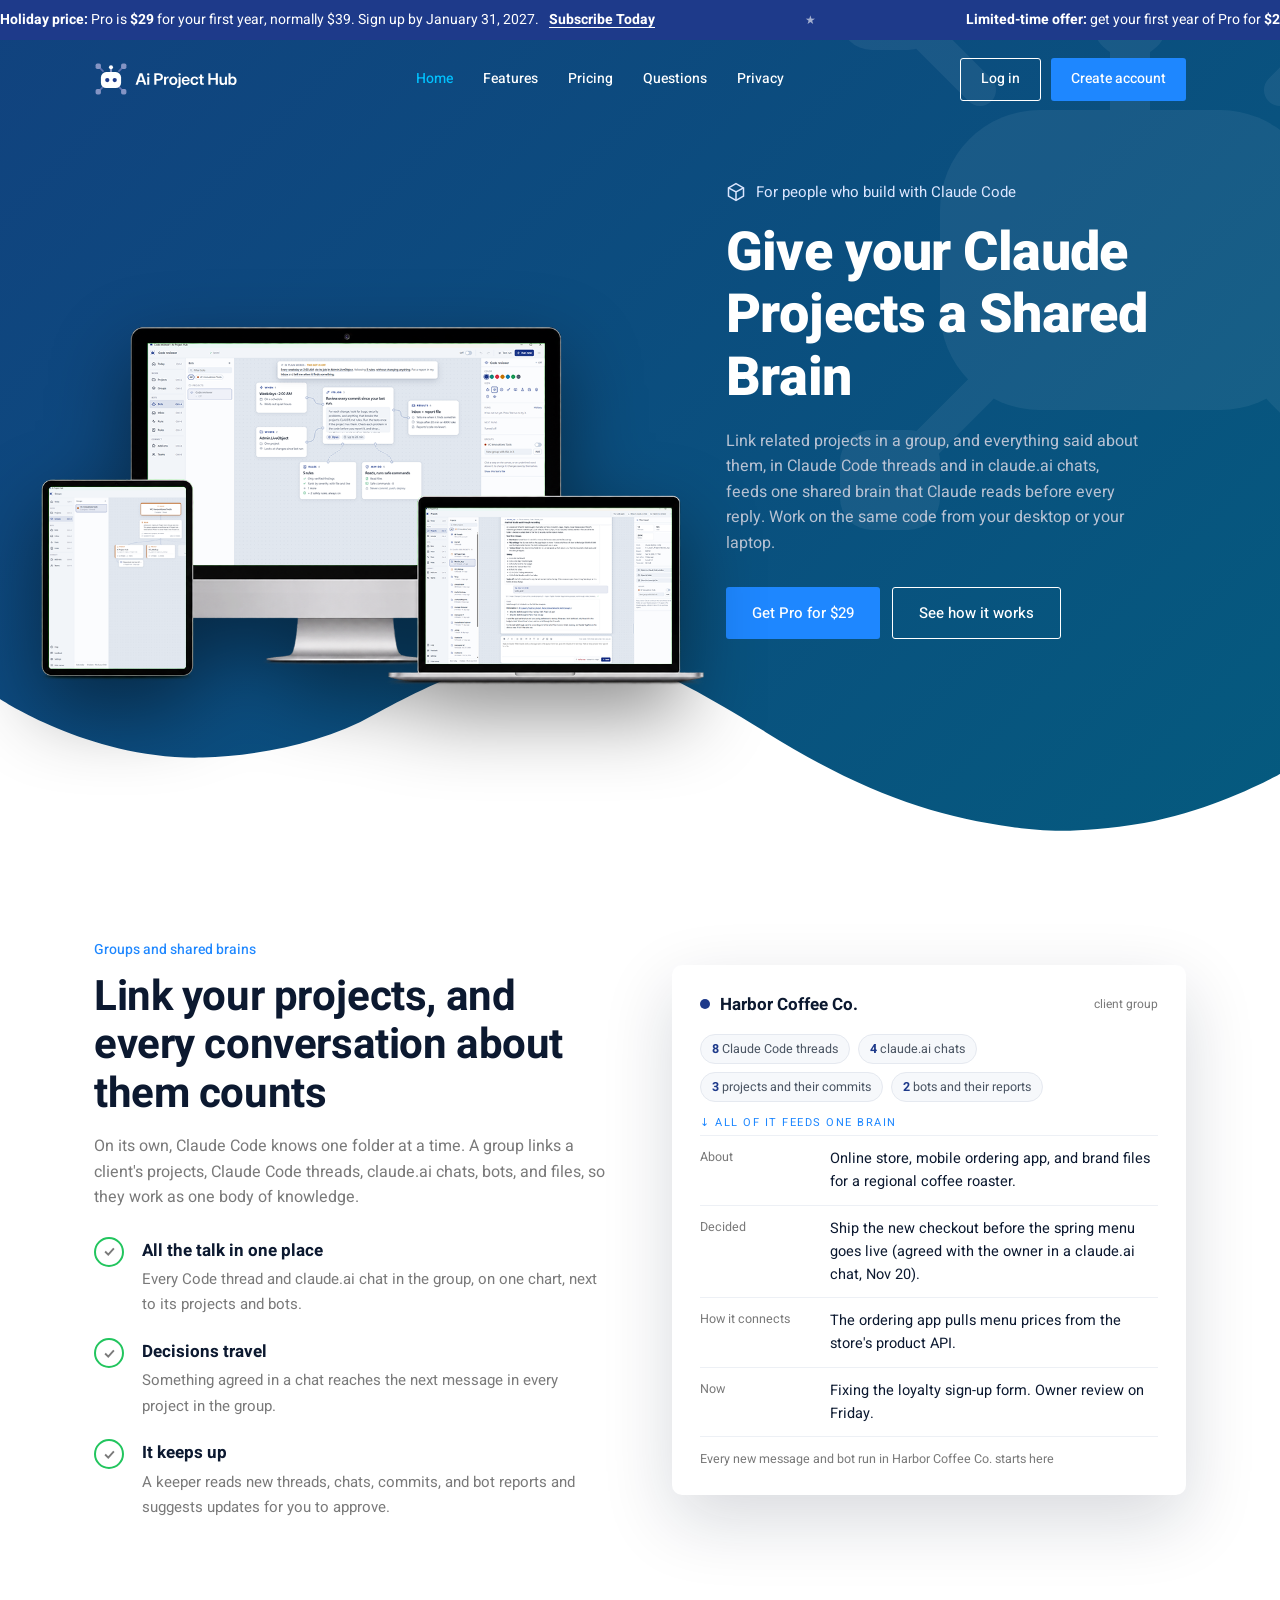
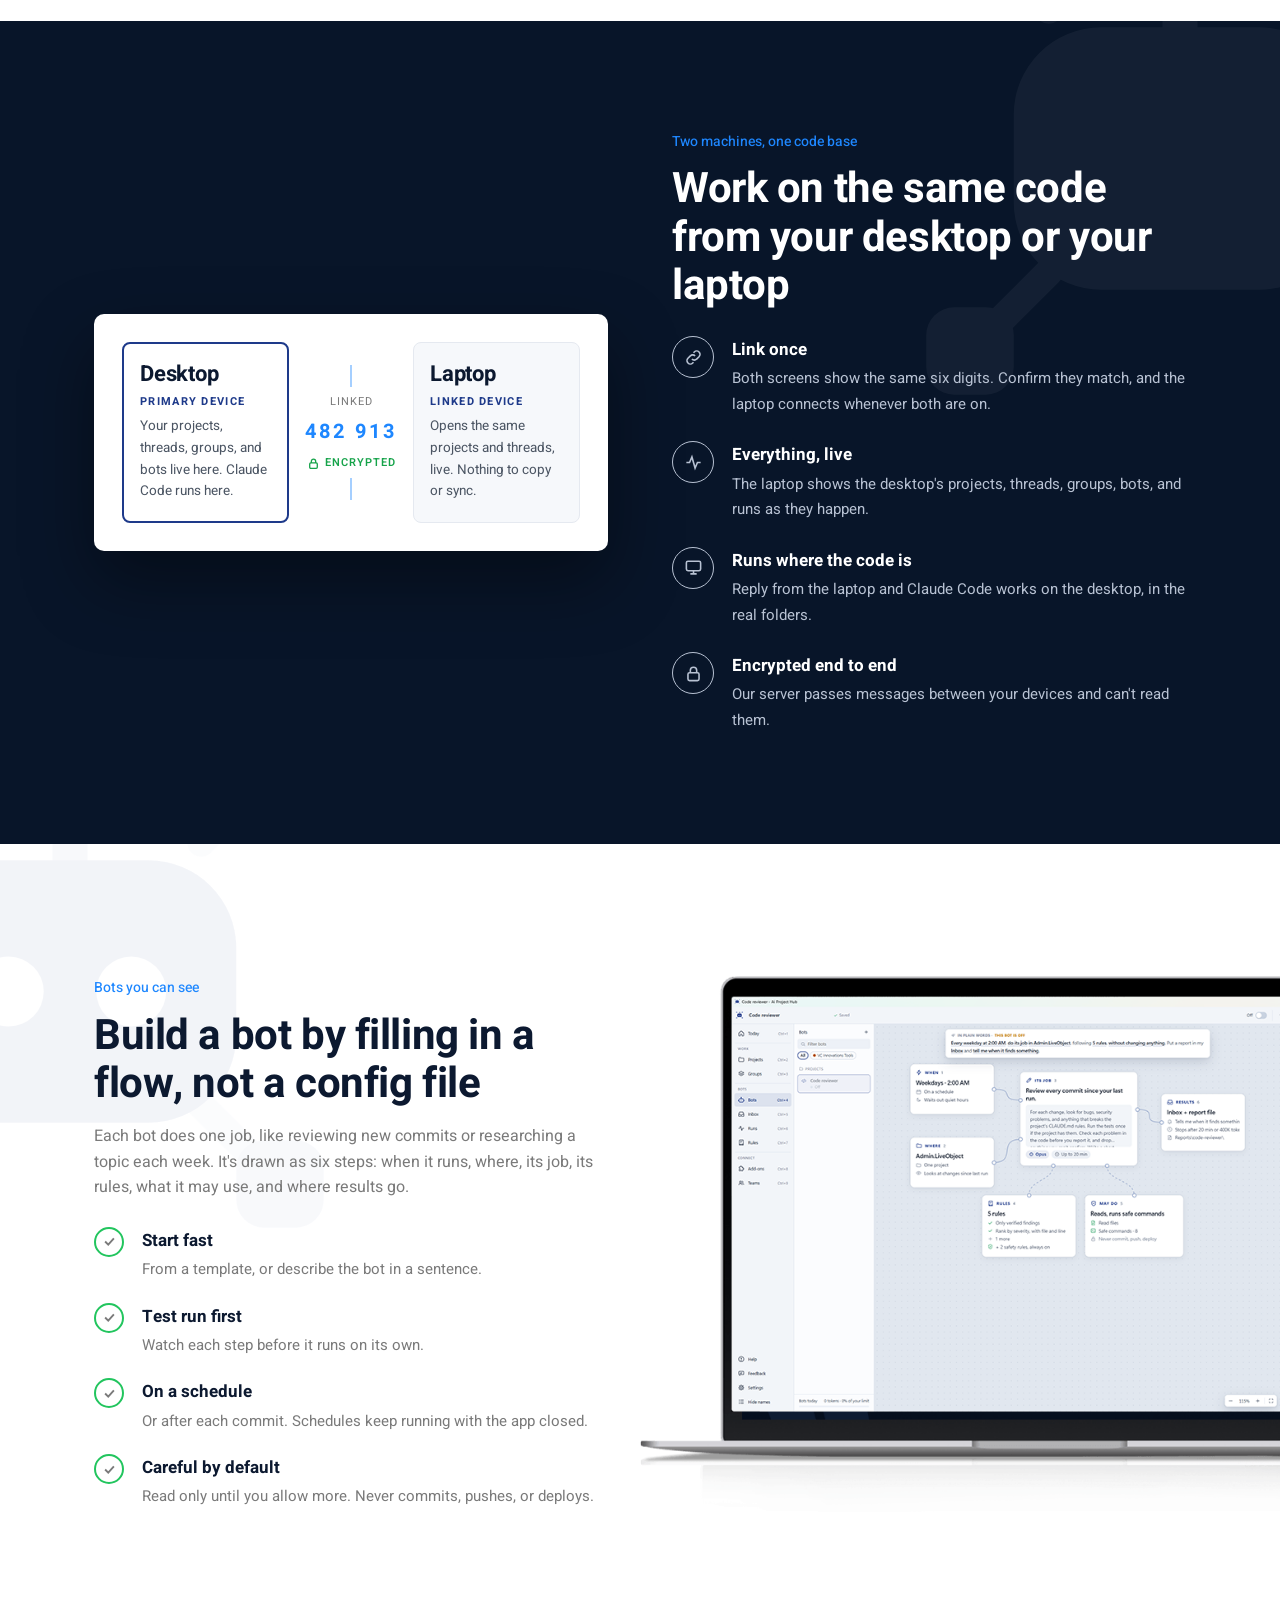
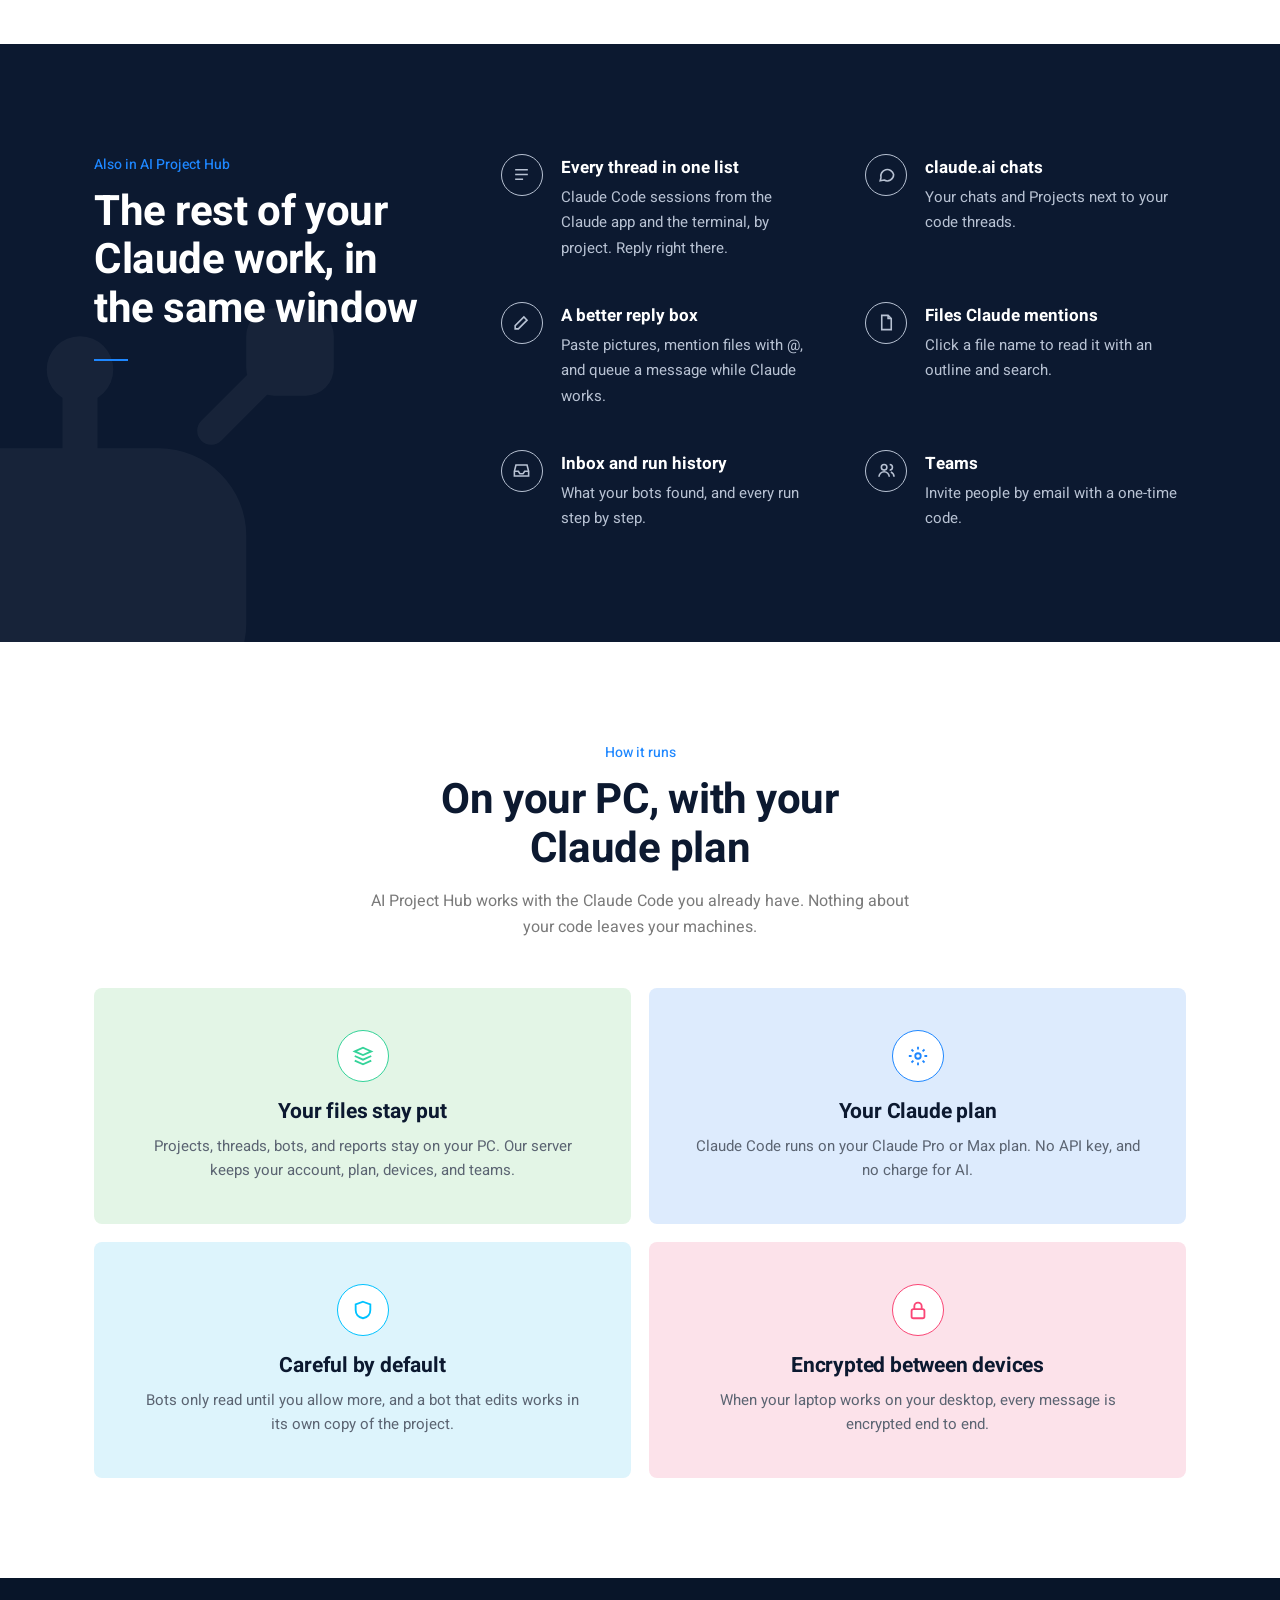
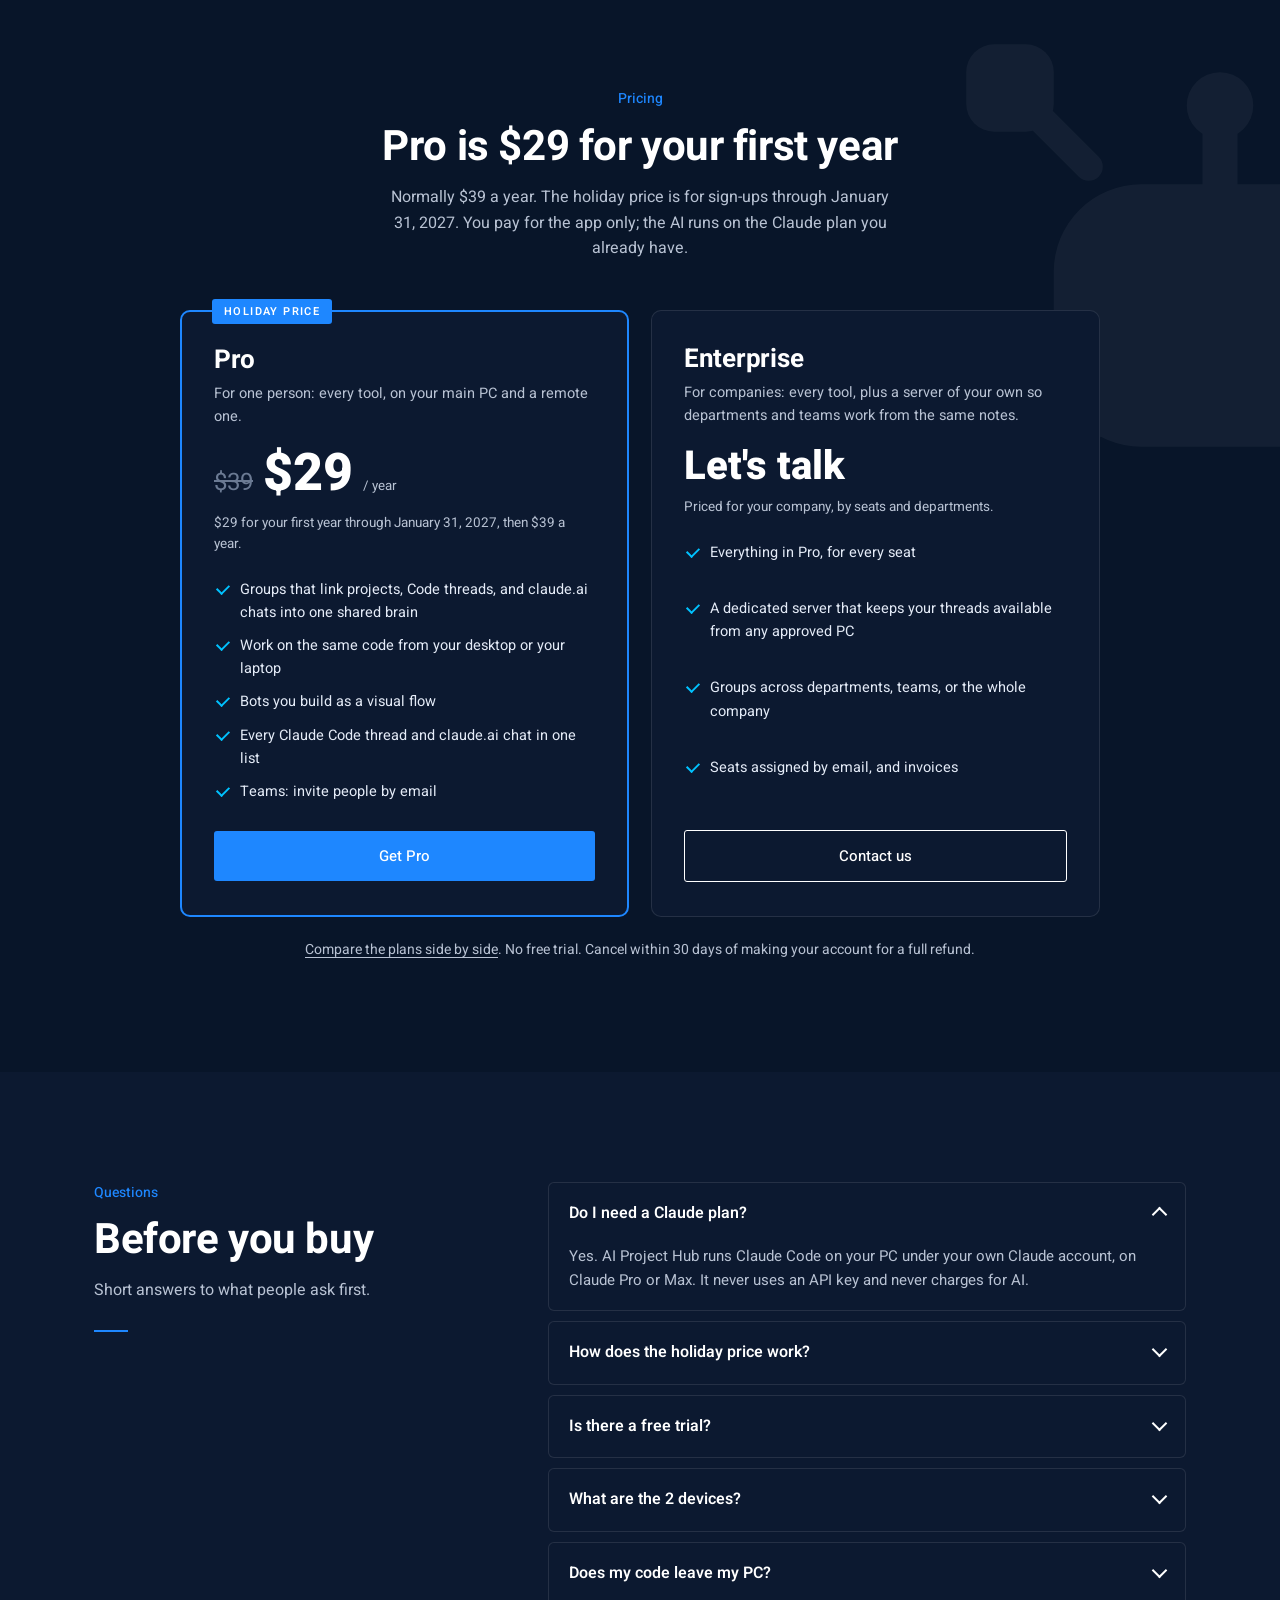
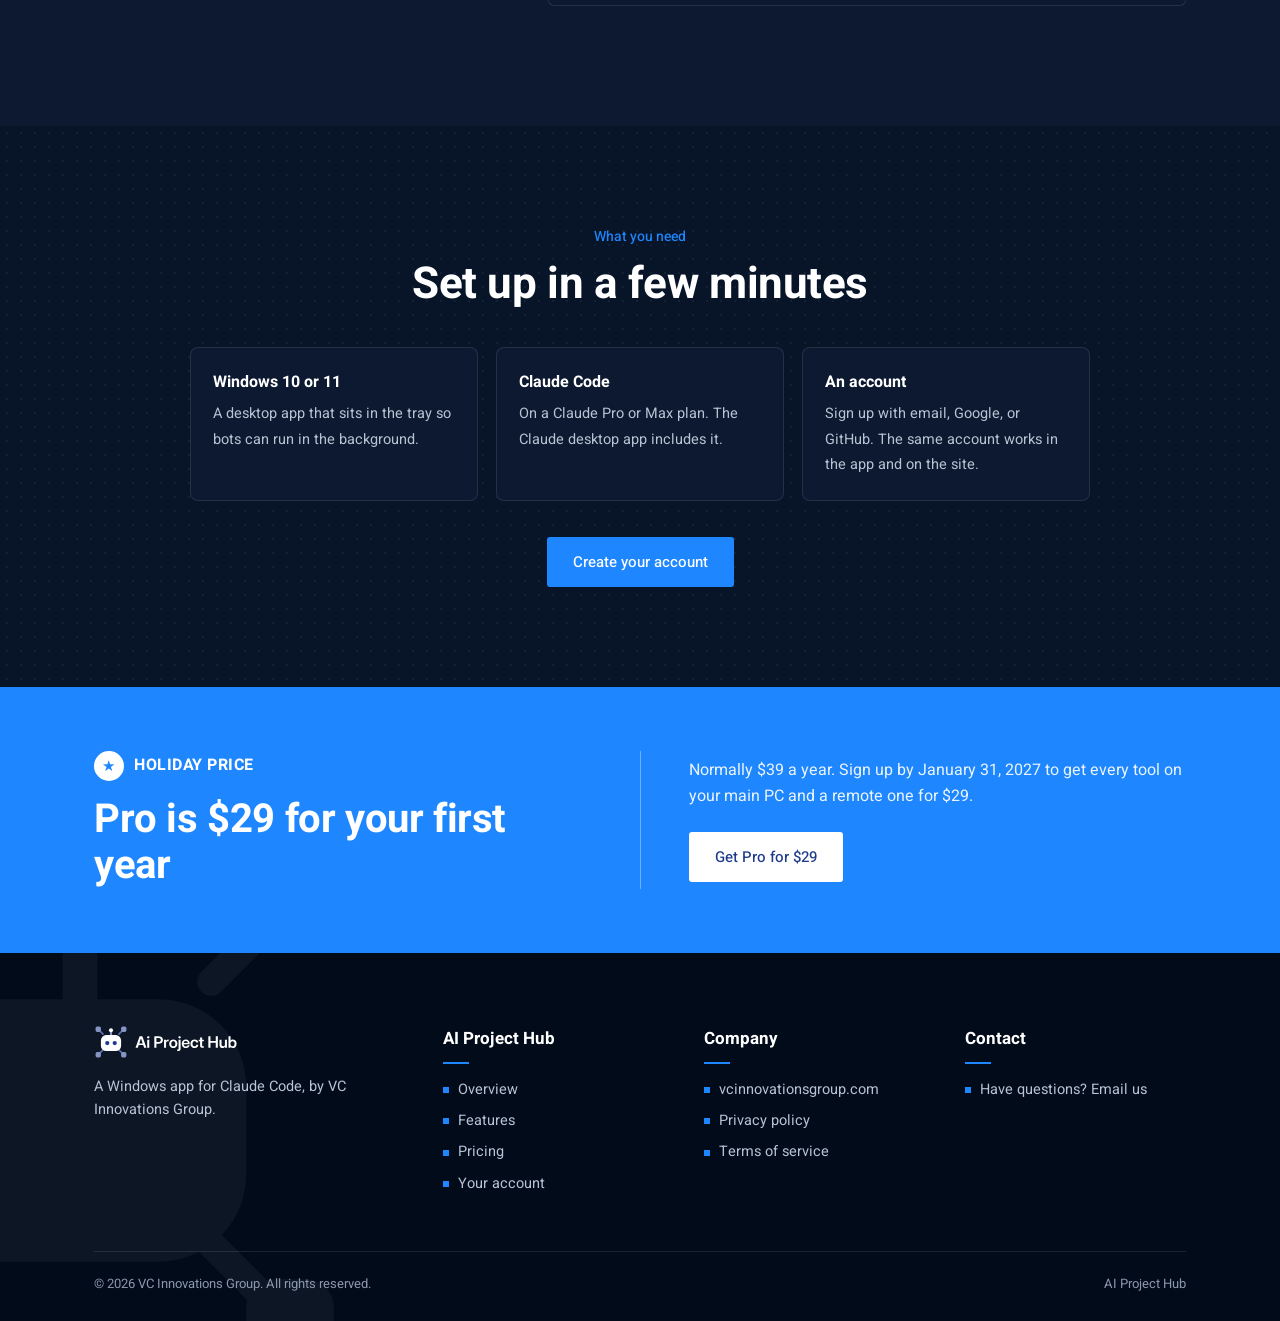
==== commit c7ff0d13: "Pricing, account, privacy, and terms pages in the new design Every page now shares the home page's d" ====
--- a/index.html
+++ b/index.html
@@ -17,236 +17,18 @@
   <link rel="preconnect" href="https://fonts.googleapis.com" />
   <link rel="preconnect" href="https://fonts.gstatic.com" crossorigin />
   <link href="https://fonts.googleapis.com/css2?family=Heebo:wght@400;500;600;700;800&display=swap" rel="stylesheet" />
+  <link rel="stylesheet" href="/site.css" />
   <script src="/assets/bm-config.js"></script>
   <script type="module" src="/assets/bm-auth.js"></script>
-<style>
-:root {
-  --bg: #020B1A; --bg1: #081529; --bg2: #0C1930; --line: rgba(255,255,255,0.1);
-  --blue: #1E87FF; --blue2: #00C2FF; --ink: #0C1930; --muted: #7A7A7A; --soft: #B8C2D3;
-  --navy: #1e3a8a; --max: 1140px;
-}
-* { box-sizing: border-box; margin: 0; padding: 0; }
-html { scroll-behavior: smooth; }
-body { font-family: 'Heebo', system-ui, sans-serif; color: var(--ink); background: #fff; line-height: 1.6; font-size: 16px; overflow-x: hidden; }
-a { color: inherit; text-decoration: none; }
-img { max-width: 100%; height: auto; display: block; }
-.wrap { max-width: var(--max); margin: 0 auto; padding: 0 24px; }
-h1, h2, h3 { font-weight: 700; line-height: 1.15; letter-spacing: -0.01em; }
-.kicker { color: var(--blue); font-size: 14px; font-weight: 500; display: block; margin-bottom: 12px; }
-.btn { display: inline-flex; align-items: center; justify-content: center; gap: 8px; font-weight: 500; font-size: 15px; padding: 13px 26px; border-radius: 3px; transition: background .15s, color .15s, border-color .15s; }
-.btn-blue { background: var(--blue); color: #fff; }
-.btn-blue:hover { background: var(--blue2); }
-.btn-line { border: 1.5px solid #fff; color: #fff; }
-.btn-line:hover { background: #fff; color: var(--ink); }
-.btn-white { background: #fff; color: var(--navy); }
-.btn-white:hover { background: var(--bg); color: #fff; }
-
-/* holiday strip at the very top */
-.topbar { background: var(--navy); color: #fff; font-size: 14px; padding: 9px 0; overflow: hidden; white-space: nowrap; }
-.topbar b { font-weight: 700; }
-.topbar a { text-decoration: underline; text-underline-offset: 3px; margin-left: 10px; font-weight: 700; }
-.topbar a:hover { color: var(--blue2); }
-/* the holiday offer scrolls right to left; two identical halves make the loop seamless; it pauses under the pointer */
-.ticker { display: inline-flex; animation: ticker 60s linear infinite; }
-.ticker > span { display: inline-flex; align-items: center; padding-right: 150px; }
-.ticker > span::after { content: '★'; margin-left: 150px; opacity: .6; font-size: 12px; }
-.topbar:hover .ticker, .topbar:focus-within .ticker { animation-play-state: paused; }
-@keyframes ticker { from { transform: translateX(0); } to { transform: translateX(-50%); } }
-@media (prefers-reduced-motion: reduce) { .ticker { animation: none; } .topbar { text-align: center; } .ticker > span:not(:first-child) { display: none; } .ticker > span::after { display: none; } }
-
-/* header, over the hero */
-header { position: absolute; left: 0; right: 0; z-index: 10; }
-.nav { display: flex; align-items: center; justify-content: space-between; height: 78px; }
-.nav .logo img { height: 34px; width: auto; }
-.nav-links { display: flex; align-items: center; gap: 30px; color: #fff; font-size: 14px; font-weight: 500; }
-.nav-links a:hover { color: var(--blue2); }
-.nav-cta { display: flex; gap: 10px; }
-.nav-cta .btn { padding: 9px 20px; font-size: 14px; }
-
-/* hero: solid navy with a curved bottom (no gradient) */
-.hero { position: relative; background: linear-gradient(135deg, rgba(30,135,255,0.4) 0%, rgba(0,194,255,0.4) 100%), #081529; color: #fff; padding: 140px 0 200px; overflow: hidden; }
-.wave { position: absolute; left: 0; bottom: -1px; width: 100%; height: 190px; display: block; z-index: 1; }
-.hero-grid { position: relative; z-index: 2; display: grid; grid-template-columns: 1.25fr 1fr; gap: 56px; align-items: center; }
-.devices { position: relative; z-index: 3; transform: translateY(95px); }
-.devices img { width: 118%; max-width: none; margin-left: -12%; height: auto; filter: drop-shadow(0 30px 40px rgba(0,0,0,0.45)); }
-.hero-tag { display: flex; align-items: center; gap: 10px; font-size: 15px; margin-bottom: 18px; color: #dbe6ff; }
-.hero-tag svg { width: 20px; height: 20px; }
-.hero h1 { font-size: clamp(36px, 4.6vw, 54px); font-weight: 800; }
-.hero p { color: var(--soft); margin: 20px 0 30px; max-width: 46ch; }
-.hero-ctas { display: flex; flex-wrap: wrap; gap: 12px; }
-
-/* light split section */
-.split { padding: 100px 0; position: relative; }
-.split-grid { display: grid; grid-template-columns: 1fr 1fr; gap: 64px; align-items: center; }
-.split h2, .dark h2 { font-size: clamp(30px, 3.4vw, 42px); }
-.split .lead { color: var(--muted); margin: 16px 0 26px; }
-.checks { list-style: none; display: grid; gap: 20px; }
-.checks li { display: grid; grid-template-columns: 34px 1fr; gap: 14px; }
-.check { width: 30px; height: 30px; border-radius: 50%; border: 2px solid #22c55e; display: grid; place-items: center; color: #22c55e; }
-.check svg { width: 15px; height: 15px; }
-.checks b { display: block; font-size: 17px; margin-bottom: 3px; }
-.checks span { color: var(--muted); font-size: 15px; }
-
-/* brain card */
-.card-mock { background: #fff; border-radius: 10px; box-shadow: 0 25px 70px rgba(12,25,48,0.16); padding: 26px 28px; }
-.cm-head { display: flex; align-items: center; gap: 10px; }
-.cm-head b { font-size: 17px; }
-.cm-head small { margin-left: auto; color: var(--muted); font-size: 12px; }
-.dot { width: 10px; height: 10px; border-radius: 50%; background: var(--navy); }
-.feeds { display: flex; flex-wrap: wrap; gap: 8px; margin: 16px 0 6px; }
-.feeds span { font-size: 12.5px; color: #4b5563; border: 1px solid #e5e9f0; background: #f6f8fb; border-radius: 999px; padding: 4px 11px; }
-.feeds b { color: var(--navy); margin-right: 3px; }
-.cm-arrow { font-size: 11px; letter-spacing: 1.5px; text-transform: uppercase; color: var(--blue); margin: 12px 0 4px; }
-.cm-row { display: grid; grid-template-columns: 118px 1fr; gap: 12px; padding: 11px 0; border-top: 1px solid #edf0f5; font-size: 14.5px; }
-.cm-row span { color: var(--muted); font-size: 12.5px; }
-.cm-foot { border-top: 1px solid #edf0f5; padding-top: 12px; color: var(--muted); font-size: 12.5px; }
-
-/* dark sections */
-.dark { background: var(--bg1); color: #fff; padding: 110px 0; position: relative; overflow: hidden; }
-.dark.alt { background: var(--bg2); }
-/* our mark, washed out and clipped off the edge (in place of the template's circles) */
-.wash { position: absolute; width: 560px; height: 560px; opacity: 0.045; filter: brightness(0) invert(1); pointer-events: none; user-select: none; z-index: 0; }
-.hero .wash { opacity: 0.06; }
-.dark p { color: var(--soft); }
-.dark-grid { position: relative; display: grid; grid-template-columns: 1fr 1fr; gap: 64px; align-items: center; }
-.icon-list { list-style: none; display: grid; gap: 24px; margin-top: 26px; }
-.icon-list li { display: grid; grid-template-columns: 44px 1fr; gap: 16px; }
-.ic { width: 42px; height: 42px; border-radius: 50%; border: 1.5px solid currentColor; display: grid; place-items: center; }
-.ic svg { width: 19px; height: 19px; }
-.c-green { color: #34d399; } .c-pink { color: #FA4676; } .c-blue { color: var(--blue); } .c-cyan { color: var(--blue2); } .c-gold { color: #f5b942; } .c-violet { color: #8fa8ff; }
-.icon-list b { display: block; font-size: 17px; margin-bottom: 3px; color: #fff; }
-.icon-list span { color: var(--soft); font-size: 15px; }
-
-/* devices card on dark */
-.pair { background: #fff; color: var(--ink); border-radius: 10px; padding: 28px; display: grid; grid-template-columns: 1fr auto 1fr; gap: 16px; align-items: stretch; box-shadow: 0 30px 70px rgba(0,0,0,0.4); }
-.pc { border: 1px solid #e5e9f0; background: #f6f8fb; border-radius: 8px; padding: 18px 16px; display: flex; flex-direction: column; justify-content: center; gap: 6px; }
-.pc.home { background: #fff; border: 2px solid var(--navy); }
-.pc h3 { font-size: 22px; }
-.pc em { font-style: normal; font-size: 11px; letter-spacing: 1.3px; text-transform: uppercase; font-weight: 700; color: var(--navy); }
-.pc p { font-size: 13.5px; color: #4b5563; }
-.link { align-self: center; display: flex; flex-direction: column; align-items: center; gap: 6px; font-size: 11px; letter-spacing: 1px; text-transform: uppercase; color: var(--muted); }
-.link b { font-size: 20px; letter-spacing: 3px; color: var(--blue); }
-.link .lock { display: inline-flex; align-items: center; gap: 5px; color: #16a34a; font-weight: 600; }
-.link .lock svg { width: 13px; height: 13px; }
-.link::before, .link::after { content: ''; width: 2px; height: 22px; background: var(--blue); opacity: .4; }
-
-/* bots: white, words on the left, the laptop on the right running off the edge (the template's "Our Technology") */
-.offset { position: relative; background: #fff; padding: 120px 0; overflow: hidden; }
-.offset-grid { position: relative; z-index: 1; display: grid; grid-template-columns: 1fr 1fr; gap: 64px; align-items: center; min-height: 560px; }
-.offset h2 { font-size: clamp(30px, 3.4vw, 42px); }
-.offset .lead { color: var(--muted); margin: 16px 0 26px; }
-.offset-img { position: absolute; z-index: 1; top: 50%; left: 50%; width: min(1060px, 64vw); transform: translateY(-50%); }
-.offset-img img { width: 100%; height: auto; }
-.wash.light { filter: none; opacity: 0.05; }
-/* six-up grid */
-.six { display: grid; grid-template-columns: 1fr 2fr; gap: 64px; position: relative; }
-.six-items { display: grid; grid-template-columns: 1fr 1fr; gap: 40px 44px; }
-.six-items div { display: grid; grid-template-columns: 44px 1fr; gap: 16px; }
-.six-items b { display: block; color: #fff; font-size: 17px; margin-bottom: 4px; }
-.six-items span { color: var(--soft); font-size: 15px; }
-.underline { width: 34px; height: 2px; background: var(--blue); margin-top: 26px; }
-
-/* why cards */
-.why { padding: 100px 0; text-align: center; }
-.why h2 { font-size: clamp(30px, 3.4vw, 42px); max-width: 20ch; margin: 0 auto; }
-.why > .wrap > p { color: var(--muted); max-width: 60ch; margin: 16px auto 48px; }
-.why-grid { display: grid; grid-template-columns: 1fr 1fr; gap: 18px; text-align: center; }
-.why-card { border-radius: 8px; padding: 42px 46px; }
-.why-card .ic { margin: 0 auto 18px; width: 52px; height: 52px; background: #fff; }
-.why-card .ic svg { width: 22px; height: 22px; }
-.why-card h3 { font-size: 21px; margin-bottom: 10px; }
-.why-card p { color: #5b6472; font-size: 15px; }
-.p-green { background: #E3F5E6; } .p-blue { background: #DDEBFD; } .p-cyan { background: #DDF4FC; } .p-pink { background: #FCE2EA; }
-
-/* pricing */
-.plans { display: grid; grid-template-columns: 1fr 1fr; gap: 22px; margin-top: 48px; max-width: 920px; margin-left: auto; margin-right: auto; text-align: left; }
-.plan { background: var(--bg2); border: 1px solid var(--line); border-radius: 10px; padding: 34px 32px; display: flex; flex-direction: column; position: relative; }
-.plan.main { border: 2px solid var(--blue); }
-.plan .tag { position: absolute; top: -13px; left: 30px; background: var(--blue); color: #fff; font-size: 11px; letter-spacing: 1.4px; text-transform: uppercase; padding: 4px 12px; border-radius: 3px; font-weight: 600; }
-.plan h3 { font-size: 26px; color: #fff; }
-.plan .for { color: var(--soft); font-size: 14.5px; margin: 6px 0 20px; }
-.price { display: flex; align-items: baseline; gap: 10px; color: #fff; }
-.price s { color: #6b7a93; font-size: 24px; }
-.price strong { font-size: 52px; font-weight: 800; line-height: 1; }
-.price small { color: var(--soft); }
-.plan .sub { color: var(--soft); font-size: 13.5px; margin-top: 10px; }
-.plan ul { list-style: none; margin: 22px 0 28px; flex: 1; display: grid; gap: 10px; }
-.plan li { color: #e4ebf7; font-size: 14.5px; padding-left: 26px; position: relative; }
-.plan li::before { content: ''; position: absolute; left: 3px; top: 6px; width: 10px; height: 6px; border-left: 2px solid var(--blue2); border-bottom: 2px solid var(--blue2); transform: rotate(-45deg); }
-.note { max-width: 920px; margin: 22px auto 0; color: var(--soft); font-size: 14px; text-align: center; }
-
-/* faq */
-.faq-grid { display: grid; grid-template-columns: 1fr 1.6fr; gap: 56px; position: relative; }
-.faq details { background: var(--bg2); border: 1px solid var(--line); border-radius: 6px; margin-bottom: 10px; }
-.faq summary { list-style: none; cursor: pointer; padding: 18px 20px; font-weight: 600; color: #fff; display: flex; justify-content: space-between; gap: 16px; }
-.faq summary::-webkit-details-marker { display: none; }
-.faq summary::after { content: ''; width: 9px; height: 9px; border-right: 2px solid #fff; border-bottom: 2px solid #fff; transform: rotate(45deg); margin-top: 4px; flex: none; transition: transform .2s; }
-.faq details[open] summary::after { transform: rotate(-135deg); margin-top: 8px; }
-.faq details p { padding: 0 20px 18px; font-size: 15px; }
-
-/* get started */
-.start { text-align: center; padding: 100px 0; background: var(--bg1); color: #fff; position: relative; overflow: hidden; }
-.start::before { content: ''; position: absolute; inset: 0; background-image: radial-gradient(rgba(255,255,255,0.08) 1.2px, transparent 1.2px); background-size: 14px 14px; opacity: .6; }
-.start .wrap { position: relative; }
-.start h2 { font-size: clamp(30px, 3.6vw, 44px); }
-.start .need { display: grid; grid-template-columns: repeat(3, 1fr); gap: 18px; max-width: 900px; margin: 36px auto; text-align: left; }
-.start .need div { background: var(--bg2); border: 1px solid var(--line); border-radius: 8px; padding: 22px; }
-.start .need b { display: block; margin-bottom: 6px; }
-.start .need span { color: var(--soft); font-size: 14.5px; }
-
-/* promo band: solid, no gradient */
-.promo { background: var(--blue); color: #fff; padding: 64px 0; }
-.promo-grid { display: grid; grid-template-columns: 1fr 1px 1fr; gap: 48px; align-items: center; }
-.promo-grid .rule { background: rgba(255,255,255,0.35); height: 100%; }
-.promo .badge { display: inline-flex; align-items: center; gap: 10px; font-weight: 700; letter-spacing: .5px; margin-bottom: 16px; }
-.promo .badge i { width: 30px; height: 30px; border-radius: 50%; background: #fff; color: var(--blue); display: grid; place-items: center; font-style: normal; font-size: 15px; }
-.promo h2 { font-size: clamp(28px, 3.2vw, 40px); }
-.promo p { color: #eaf4ff; margin-bottom: 22px; }
-
-/* footer */
-footer { background: var(--bg); color: #fff; padding: 72px 0 26px; position: relative; overflow: hidden; }
-.f-grid { display: grid; grid-template-columns: 1.4fr 1fr 1fr 1fr; gap: 40px; position: relative; }
-.f-grid img { height: 34px; width: auto; margin-bottom: 16px; }
-.f-grid p { color: var(--soft); font-size: 14.5px; max-width: 32ch; }
-.f-grid h4 { font-size: 17px; margin-bottom: 8px; }
-.f-grid h4::after { content: ''; display: block; width: 26px; height: 2px; background: var(--blue); margin-top: 10px; margin-bottom: 14px; }
-.f-grid a { display: block; color: var(--soft); font-size: 14.5px; margin-bottom: 8px; }
-.f-grid a::before { content: ''; display: inline-block; width: 6px; height: 6px; background: var(--blue); margin-right: 9px; vertical-align: middle; }
-.f-grid a:hover { color: #fff; }
-.f-bottom { border-top: 1px solid var(--line); margin-top: 48px; padding-top: 22px; display: flex; justify-content: space-between; flex-wrap: wrap; gap: 10px; color: #8b97ad; font-size: 13px; position: relative; }
-
-@media (max-width: 960px) {
-  .nav-links { display: none; }
-  .hero { padding: 120px 0 70px; }
-  .hero-grid, .split-grid, .dark-grid, .six, .faq-grid, .promo-grid { grid-template-columns: 1fr; gap: 40px; }
-  .promo-grid .rule { display: none; }
-  .devices { order: 2; transform: translateY(28px); }
-  .hero-ctas { justify-content: center; }
-  .devices img { width: 100%; max-width: 640px; margin: 0 auto; filter: drop-shadow(0 16px 22px rgba(0,0,0,0.4)); }
-  .wave { height: 80px; }
-  .six-items, .why-grid, .plans, .start .need { grid-template-columns: 1fr; }
-  .offset { padding: 80px 0 60px; }
-  .offset-grid { grid-template-columns: 1fr; min-height: 0; }
-  .offset-img { position: static; transform: none; width: auto; max-width: 640px; margin: 36px auto 0; padding: 0 20px; }
-  .pair { grid-template-columns: 1fr; }
-  .link::before, .link::after { display: none; }
-  .f-grid { grid-template-columns: 1fr 1fr; }
-}
-@media (max-width: 560px) {
-  .nav-cta .btn-line { display: none; }
-  .why-card { padding: 32px 24px; }
-}
-</style>
 </head>
 <body>
-
 <div class="topbar" role="region" aria-label="Holiday price"><div class="ticker"><span><b>Holiday price:</b>&nbsp;Pro is <b>&nbsp;$29&nbsp;</b> for your first year, normally $39. Sign up by January&nbsp;31,&nbsp;2027. <a href="/account/?buy=pro">Subscribe Today</a></span><span aria-hidden="true"><b>Limited-time offer:</b>&nbsp;get your first year of Pro for <b>&nbsp;$29</b>, with a 30-day money-back guarantee. <a href="/account/?buy=pro">Subscribe Today</a></span><span aria-hidden="true"><b>Holiday price:</b>&nbsp;Pro is <b>&nbsp;$29&nbsp;</b> for your first year, normally $39. Sign up by January&nbsp;31,&nbsp;2027. <a href="/account/?buy=pro">Subscribe Today</a></span><span aria-hidden="true"><b>Limited-time offer:</b>&nbsp;get your first year of Pro for <b>&nbsp;$29</b>, with a 30-day money-back guarantee. <a href="/account/?buy=pro">Subscribe Today</a></span><span aria-hidden="true"><b>Holiday price:</b>&nbsp;Pro is <b>&nbsp;$29&nbsp;</b> for your first year, normally $39. Sign up by January&nbsp;31,&nbsp;2027. <a href="/account/?buy=pro">Subscribe Today</a></span><span aria-hidden="true"><b>Limited-time offer:</b>&nbsp;get your first year of Pro for <b>&nbsp;$29</b>, with a 30-day money-back guarantee. <a href="/account/?buy=pro">Subscribe Today</a></span><span aria-hidden="true"><b>Holiday price:</b>&nbsp;Pro is <b>&nbsp;$29&nbsp;</b> for your first year, normally $39. Sign up by January&nbsp;31,&nbsp;2027. <a href="/account/?buy=pro">Subscribe Today</a></span><span aria-hidden="true"><b>Limited-time offer:</b>&nbsp;get your first year of Pro for <b>&nbsp;$29</b>, with a 30-day money-back guarantee. <a href="/account/?buy=pro">Subscribe Today</a></span></div></div>
 
 <header>
   <div class="wrap nav">
     <a class="logo" href="/" aria-label="AI Project Hub, home"><img src="/assets/brand/logo-dark.svg" alt="AI Project Hub" width="273" height="64" /></a>
     <nav class="nav-links">
-      <a href="/">Home</a><a href="#features">Features</a><a href="#pricing">Pricing</a><a href="#faq">Questions</a><a href="/pricing/">Compare plans</a><a href="/privacy.html">Privacy</a>
+      <a href="/" class="on">Home</a><a href="/#features">Features</a><a href="/pricing/">Pricing</a><a href="/pricing/#faq">Questions</a><a href="/privacy.html">Privacy</a>
     </nav>
     <div class="nav-cta">
       <a class="btn btn-line" href="/account/login/" data-bm-account>Log in</a>
@@ -255,6 +37,8 @@
   </div>
 </header>
 
+<!-- The home page body (the Virtuware-style design, Nov 28). _build.py wraps it in the shared ticker, header, and footer
+     and fills in 29, 39, January 31, 2027, January&nbsp;31,&nbsp;2027, 30, vfratto@vcinnovationsgroup.com. Styles: /site.css. -->
 <!-- 1. hero -->
 <section class="hero">
   <img class="wash" src="/assets/brand/logo-mark.svg" alt="" style="right:-170px;top:-120px;width:640px;height:640px" />
@@ -464,12 +248,13 @@
   </div>
 </section>
 
+
 <footer>
   <img class="wash" src="/assets/brand/logo-mark.svg" alt="" style="left:-200px;top:-120px" />
   <div class="wrap">
     <div class="f-grid">
       <div><img src="/assets/brand/logo-dark.svg" alt="AI Project Hub" width="273" height="64" /><p>A Windows app for Claude Code, by VC Innovations Group.</p></div>
-      <div><h4>AI Project Hub</h4><a href="/">Overview</a><a href="#features">Features</a><a href="/pricing/">Pricing</a><a href="/account/">Your account</a></div>
+      <div><h4>AI Project Hub</h4><a href="/">Overview</a><a href="/#features">Features</a><a href="/pricing/">Pricing</a><a href="/account/">Your account</a></div>
       <div><h4>Company</h4><a href="https://vcinnovationsgroup.com/">vcinnovationsgroup.com</a><a href="/privacy.html">Privacy policy</a><a href="/terms.html">Terms of service</a></div>
       <div><h4>Contact</h4><a href="mailto:vfratto@vcinnovationsgroup.com?subject=AI%20Project%20Hub%20question">Have questions? Email us</a></div>
     </div>
--- a/site.css
+++ b/site.css
@@ -0,0 +1,336 @@
+/* AI Project Hub's site (Nov 28): the Virtuware-style design, first made for the home page (_Mockups/virtuware/).
+   Every page but the internal pricing matrix uses it; style.css is kept only for that page. */
+:root {
+  --bg: #020B1A; --bg1: #081529; --bg2: #0C1930; --line: rgba(255,255,255,0.1);
+  --blue: #1E87FF; --blue2: #00C2FF; --ink: #0C1930; --muted: #7A7A7A; --soft: #B8C2D3;
+  --navy: #1e3a8a; --max: 1140px;
+}
+* { box-sizing: border-box; margin: 0; padding: 0; }
+html { scroll-behavior: smooth; }
+body { font-family: 'Heebo', system-ui, sans-serif; color: var(--ink); background: #fff; line-height: 1.6; font-size: 16px; overflow-x: hidden; }
+a { color: inherit; text-decoration: none; }
+img { max-width: 100%; height: auto; display: block; }
+.wrap { max-width: var(--max); margin: 0 auto; padding: 0 24px; }
+h1, h2, h3 { font-weight: 700; line-height: 1.15; letter-spacing: -0.01em; }
+.kicker { color: var(--blue); font-size: 14px; font-weight: 500; display: block; margin-bottom: 12px; }
+.btn { display: inline-flex; align-items: center; justify-content: center; gap: 8px; font-weight: 500; font-size: 15px; padding: 13px 26px; border-radius: 3px; transition: background .15s, color .15s, border-color .15s; }
+.btn-blue { background: var(--blue); color: #fff; }
+.btn-blue:hover { background: var(--blue2); }
+.btn-line { border: 1.5px solid #fff; color: #fff; }
+.btn-line:hover { background: #fff; color: var(--ink); }
+.btn-white { background: #fff; color: var(--navy); }
+.btn-white:hover { background: var(--bg); color: #fff; }
+
+/* holiday strip at the very top */
+.topbar { background: var(--navy); color: #fff; font-size: 14px; padding: 9px 0; overflow: hidden; white-space: nowrap; }
+.topbar b { font-weight: 700; }
+.topbar a { text-decoration: underline; text-underline-offset: 3px; margin-left: 10px; font-weight: 700; }
+.topbar a:hover { color: var(--blue2); }
+/* the holiday offer scrolls right to left; two identical halves make the loop seamless; it pauses under the pointer */
+.ticker { display: inline-flex; animation: ticker 60s linear infinite; }
+.ticker > span { display: inline-flex; align-items: center; padding-right: 150px; }
+.ticker > span::after { content: '★'; margin-left: 150px; opacity: .6; font-size: 12px; }
+.topbar:hover .ticker, .topbar:focus-within .ticker { animation-play-state: paused; }
+@keyframes ticker { from { transform: translateX(0); } to { transform: translateX(-50%); } }
+@media (prefers-reduced-motion: reduce) { .ticker { animation: none; } .topbar { text-align: center; } .ticker > span:not(:first-child) { display: none; } .ticker > span::after { display: none; } }
+
+/* header, over the hero */
+header { position: absolute; left: 0; right: 0; z-index: 10; }
+.nav { display: flex; align-items: center; justify-content: space-between; height: 78px; }
+.nav .logo img { height: 34px; width: auto; }
+.nav-links { display: flex; align-items: center; gap: 30px; color: #fff; font-size: 14px; font-weight: 500; }
+.nav-links a:hover { color: var(--blue2); }
+.nav-cta { display: flex; gap: 10px; }
+.nav-cta .btn { padding: 9px 20px; font-size: 14px; }
+
+/* hero: solid navy with a curved bottom (no gradient) */
+.hero { position: relative; background: linear-gradient(135deg, rgba(30,135,255,0.4) 0%, rgba(0,194,255,0.4) 100%), #081529; color: #fff; padding: 140px 0 200px; overflow: hidden; }
+.wave { position: absolute; left: 0; bottom: -1px; width: 100%; height: 190px; display: block; z-index: 1; }
+.hero-grid { position: relative; z-index: 2; display: grid; grid-template-columns: 1.25fr 1fr; gap: 56px; align-items: center; }
+.devices { position: relative; z-index: 3; transform: translateY(95px); }
+.devices img { width: 118%; max-width: none; margin-left: -12%; height: auto; filter: drop-shadow(0 30px 40px rgba(0,0,0,0.45)); }
+.hero-tag { display: flex; align-items: center; gap: 10px; font-size: 15px; margin-bottom: 18px; color: #dbe6ff; }
+.hero-tag svg { width: 20px; height: 20px; }
+.hero h1 { font-size: clamp(36px, 4.6vw, 54px); font-weight: 800; }
+.hero p { color: var(--soft); margin: 20px 0 30px; max-width: 46ch; }
+.hero-ctas { display: flex; flex-wrap: wrap; gap: 12px; }
+
+/* light split section */
+.split { padding: 100px 0; position: relative; }
+.split-grid { display: grid; grid-template-columns: 1fr 1fr; gap: 64px; align-items: center; }
+.split h2, .dark h2 { font-size: clamp(30px, 3.4vw, 42px); }
+.split .lead { color: var(--muted); margin: 16px 0 26px; }
+.checks { list-style: none; display: grid; gap: 20px; }
+.checks li { display: grid; grid-template-columns: 34px 1fr; gap: 14px; }
+.check { width: 30px; height: 30px; border-radius: 50%; border: 2px solid #22c55e; display: grid; place-items: center; color: #22c55e; }
+.check svg { width: 15px; height: 15px; }
+.checks b { display: block; font-size: 17px; margin-bottom: 3px; }
+.checks span { color: var(--muted); font-size: 15px; }
+
+/* brain card */
+.card-mock { background: #fff; border-radius: 10px; box-shadow: 0 25px 70px rgba(12,25,48,0.16); padding: 26px 28px; }
+.cm-head { display: flex; align-items: center; gap: 10px; }
+.cm-head b { font-size: 17px; }
+.cm-head small { margin-left: auto; color: var(--muted); font-size: 12px; }
+.dot { width: 10px; height: 10px; border-radius: 50%; background: var(--navy); }
+.feeds { display: flex; flex-wrap: wrap; gap: 8px; margin: 16px 0 6px; }
+.feeds span { font-size: 12.5px; color: #4b5563; border: 1px solid #e5e9f0; background: #f6f8fb; border-radius: 999px; padding: 4px 11px; }
+.feeds b { color: var(--navy); margin-right: 3px; }
+.cm-arrow { font-size: 11px; letter-spacing: 1.5px; text-transform: uppercase; color: var(--blue); margin: 12px 0 4px; }
+.cm-row { display: grid; grid-template-columns: 118px 1fr; gap: 12px; padding: 11px 0; border-top: 1px solid #edf0f5; font-size: 14.5px; }
+.cm-row span { color: var(--muted); font-size: 12.5px; }
+.cm-foot { border-top: 1px solid #edf0f5; padding-top: 12px; color: var(--muted); font-size: 12.5px; }
+
+/* dark sections */
+.dark { background: var(--bg1); color: #fff; padding: 110px 0; position: relative; overflow: hidden; }
+.dark.alt { background: var(--bg2); }
+/* our mark, washed out and clipped off the edge (in place of the template's circles) */
+.wash { position: absolute; width: 560px; height: 560px; opacity: 0.045; filter: brightness(0) invert(1); pointer-events: none; user-select: none; z-index: 0; }
+.hero .wash { opacity: 0.06; }
+.dark p { color: var(--soft); }
+.dark-grid { position: relative; display: grid; grid-template-columns: 1fr 1fr; gap: 64px; align-items: center; }
+.icon-list { list-style: none; display: grid; gap: 24px; margin-top: 26px; }
+.icon-list li { display: grid; grid-template-columns: 44px 1fr; gap: 16px; }
+.ic { width: 42px; height: 42px; border-radius: 50%; border: 1.5px solid currentColor; display: grid; place-items: center; }
+.ic svg { width: 19px; height: 19px; }
+.c-green { color: #34d399; } .c-pink { color: #FA4676; } .c-blue { color: var(--blue); } .c-cyan { color: var(--blue2); } .c-gold { color: #f5b942; } .c-violet { color: #8fa8ff; }
+.icon-list b { display: block; font-size: 17px; margin-bottom: 3px; color: #fff; }
+.icon-list span { color: var(--soft); font-size: 15px; }
+
+/* devices card on dark */
+.pair { background: #fff; color: var(--ink); border-radius: 10px; padding: 28px; display: grid; grid-template-columns: 1fr auto 1fr; gap: 16px; align-items: stretch; box-shadow: 0 30px 70px rgba(0,0,0,0.4); }
+.pc { border: 1px solid #e5e9f0; background: #f6f8fb; border-radius: 8px; padding: 18px 16px; display: flex; flex-direction: column; justify-content: center; gap: 6px; }
+.pc.home { background: #fff; border: 2px solid var(--navy); }
+.pc h3 { font-size: 22px; }
+.pc em { font-style: normal; font-size: 11px; letter-spacing: 1.3px; text-transform: uppercase; font-weight: 700; color: var(--navy); }
+.pc p { font-size: 13.5px; color: #4b5563; }
+.link { align-self: center; display: flex; flex-direction: column; align-items: center; gap: 6px; font-size: 11px; letter-spacing: 1px; text-transform: uppercase; color: var(--muted); }
+.link b { font-size: 20px; letter-spacing: 3px; color: var(--blue); }
+.link .lock { display: inline-flex; align-items: center; gap: 5px; color: #16a34a; font-weight: 600; }
+.link .lock svg { width: 13px; height: 13px; }
+.link::before, .link::after { content: ''; width: 2px; height: 22px; background: var(--blue); opacity: .4; }
+
+/* bots: white, words on the left, the laptop on the right running off the edge (the template's "Our Technology") */
+.offset { position: relative; background: #fff; padding: 120px 0; overflow: hidden; }
+.offset-grid { position: relative; z-index: 1; display: grid; grid-template-columns: 1fr 1fr; gap: 64px; align-items: center; min-height: 560px; }
+.offset h2 { font-size: clamp(30px, 3.4vw, 42px); }
+.offset .lead { color: var(--muted); margin: 16px 0 26px; }
+.offset-img { position: absolute; z-index: 1; top: 50%; left: 50%; width: min(1060px, 64vw); transform: translateY(-50%); }
+.offset-img img { width: 100%; height: auto; }
+.wash.light { filter: none; opacity: 0.05; }
+/* six-up grid */
+.six { display: grid; grid-template-columns: 1fr 2fr; gap: 64px; position: relative; }
+.six-items { display: grid; grid-template-columns: 1fr 1fr; gap: 40px 44px; }
+.six-items div { display: grid; grid-template-columns: 44px 1fr; gap: 16px; }
+.six-items b { display: block; color: #fff; font-size: 17px; margin-bottom: 4px; }
+.six-items span { color: var(--soft); font-size: 15px; }
+.underline { width: 34px; height: 2px; background: var(--blue); margin-top: 26px; }
+
+/* why cards */
+.why { padding: 100px 0; text-align: center; }
+.why h2 { font-size: clamp(30px, 3.4vw, 42px); max-width: 20ch; margin: 0 auto; }
+.why > .wrap > p { color: var(--muted); max-width: 60ch; margin: 16px auto 48px; }
+.why-grid { display: grid; grid-template-columns: 1fr 1fr; gap: 18px; text-align: center; }
+.why-card { border-radius: 8px; padding: 42px 46px; }
+.why-card .ic { margin: 0 auto 18px; width: 52px; height: 52px; background: #fff; }
+.why-card .ic svg { width: 22px; height: 22px; }
+.why-card h3 { font-size: 21px; margin-bottom: 10px; }
+.why-card p { color: #5b6472; font-size: 15px; }
+.p-green { background: #E3F5E6; } .p-blue { background: #DDEBFD; } .p-cyan { background: #DDF4FC; } .p-pink { background: #FCE2EA; }
+
+/* pricing */
+.plans { display: grid; grid-template-columns: 1fr 1fr; gap: 22px; margin-top: 48px; max-width: 920px; margin-left: auto; margin-right: auto; text-align: left; }
+.plan { background: var(--bg2); border: 1px solid var(--line); border-radius: 10px; padding: 34px 32px; display: flex; flex-direction: column; position: relative; }
+.plan.main { border: 2px solid var(--blue); }
+.plan .tag { position: absolute; top: -13px; left: 30px; background: var(--blue); color: #fff; font-size: 11px; letter-spacing: 1.4px; text-transform: uppercase; padding: 4px 12px; border-radius: 3px; font-weight: 600; }
+.plan h3 { font-size: 26px; color: #fff; }
+.plan .for { color: var(--soft); font-size: 14.5px; margin: 6px 0 20px; }
+.price { display: flex; align-items: baseline; gap: 10px; color: #fff; }
+.price s { color: #6b7a93; font-size: 24px; }
+.price strong { font-size: 52px; font-weight: 800; line-height: 1; }
+.price small { color: var(--soft); }
+.plan .sub { color: var(--soft); font-size: 13.5px; margin-top: 10px; }
+.plan ul { list-style: none; margin: 22px 0 28px; flex: 1; display: grid; gap: 10px; }
+.plan li { color: #e4ebf7; font-size: 14.5px; padding-left: 26px; position: relative; }
+.plan li::before { content: ''; position: absolute; left: 3px; top: 6px; width: 10px; height: 6px; border-left: 2px solid var(--blue2); border-bottom: 2px solid var(--blue2); transform: rotate(-45deg); }
+.note { max-width: 920px; margin: 22px auto 0; color: var(--soft); font-size: 14px; text-align: center; }
+
+/* faq */
+.faq-grid { display: grid; grid-template-columns: 1fr 1.6fr; gap: 56px; position: relative; }
+.faq details { background: var(--bg2); border: 1px solid var(--line); border-radius: 6px; margin-bottom: 10px; }
+.faq summary { list-style: none; cursor: pointer; padding: 18px 20px; font-weight: 600; color: #fff; display: flex; justify-content: space-between; gap: 16px; }
+.faq summary::-webkit-details-marker { display: none; }
+.faq summary::after { content: ''; width: 9px; height: 9px; border-right: 2px solid #fff; border-bottom: 2px solid #fff; transform: rotate(45deg); margin-top: 4px; flex: none; transition: transform .2s; }
+.faq details[open] summary::after { transform: rotate(-135deg); margin-top: 8px; }
+.faq details p { padding: 0 20px 18px; font-size: 15px; }
+
+/* get started */
+.start { text-align: center; padding: 100px 0; background: var(--bg1); color: #fff; position: relative; overflow: hidden; }
+.start::before { content: ''; position: absolute; inset: 0; background-image: radial-gradient(rgba(255,255,255,0.08) 1.2px, transparent 1.2px); background-size: 14px 14px; opacity: .6; }
+.start .wrap { position: relative; }
+.start h2 { font-size: clamp(30px, 3.6vw, 44px); }
+.start .need { display: grid; grid-template-columns: repeat(3, 1fr); gap: 18px; max-width: 900px; margin: 36px auto; text-align: left; }
+.start .need div { background: var(--bg2); border: 1px solid var(--line); border-radius: 8px; padding: 22px; }
+.start .need b { display: block; margin-bottom: 6px; }
+.start .need span { color: var(--soft); font-size: 14.5px; }
+
+/* promo band: solid, no gradient */
+.promo { background: var(--blue); color: #fff; padding: 64px 0; }
+.promo-grid { display: grid; grid-template-columns: 1fr 1px 1fr; gap: 48px; align-items: center; }
+.promo-grid .rule { background: rgba(255,255,255,0.35); height: 100%; }
+.promo .badge { display: inline-flex; align-items: center; gap: 10px; font-weight: 700; letter-spacing: .5px; margin-bottom: 16px; }
+.promo .badge i { width: 30px; height: 30px; border-radius: 50%; background: #fff; color: var(--blue); display: grid; place-items: center; font-style: normal; font-size: 15px; }
+.promo h2 { font-size: clamp(28px, 3.2vw, 40px); }
+.promo p { color: #eaf4ff; margin-bottom: 22px; }
+
+/* footer */
+footer { background: var(--bg); color: #fff; padding: 72px 0 26px; position: relative; overflow: hidden; }
+.f-grid { display: grid; grid-template-columns: 1.4fr 1fr 1fr 1fr; gap: 40px; position: relative; }
+.f-grid img { height: 34px; width: auto; margin-bottom: 16px; }
+.f-grid p { color: var(--soft); font-size: 14.5px; max-width: 32ch; }
+.f-grid h4 { font-size: 17px; margin-bottom: 8px; }
+.f-grid h4::after { content: ''; display: block; width: 26px; height: 2px; background: var(--blue); margin-top: 10px; margin-bottom: 14px; }
+.f-grid a { display: block; color: var(--soft); font-size: 14.5px; margin-bottom: 8px; }
+.f-grid a::before { content: ''; display: inline-block; width: 6px; height: 6px; background: var(--blue); margin-right: 9px; vertical-align: middle; }
+.f-grid a:hover { color: #fff; }
+.f-bottom { border-top: 1px solid var(--line); margin-top: 48px; padding-top: 22px; display: flex; justify-content: space-between; flex-wrap: wrap; gap: 10px; color: #8b97ad; font-size: 13px; position: relative; }
+
+@media (max-width: 960px) {
+  .nav-links { display: none; }
+  .hero { padding: 120px 0 70px; }
+  .hero-grid, .split-grid, .dark-grid, .six, .faq-grid, .promo-grid { grid-template-columns: 1fr; gap: 40px; }
+  .promo-grid .rule { display: none; }
+  .devices { order: 2; transform: translateY(28px); }
+  .hero-ctas { justify-content: center; }
+  .devices img { width: 100%; max-width: 640px; margin: 0 auto; filter: drop-shadow(0 16px 22px rgba(0,0,0,0.4)); }
+  .wave { height: 80px; }
+  .six-items, .why-grid, .plans, .start .need { grid-template-columns: 1fr; }
+  .offset { padding: 80px 0 60px; }
+  .offset-grid { grid-template-columns: 1fr; min-height: 0; }
+  .offset-img { position: static; transform: none; width: auto; max-width: 640px; margin: 36px auto 0; padding: 0 20px; }
+  .pair { grid-template-columns: 1fr; }
+  .link::before, .link::after { display: none; }
+  .f-grid { grid-template-columns: 1fr 1fr; }
+}
+@media (max-width: 560px) {
+  .nav-cta .btn-line { display: none; }
+  .why-card { padding: 32px 24px; }
+}
+
+/* ===================== every page (Nov 28): shared pieces beyond the home page ===================== */
+.nav-links a.on { color: var(--blue2); }
+.text-link { color: var(--blue); text-decoration: underline; text-underline-offset: 3px; }
+button.btn { font-family: inherit; cursor: pointer; border: 0; }
+.btn-primary { background: var(--blue); color: #fff; }
+.btn-primary:hover { background: var(--blue2); }
+button.btn-ghost, .btn-ghost { background: #fff; color: var(--ink); border: 1.5px solid #d5dbe5; }
+.btn-ghost:hover { border-color: var(--blue); color: var(--blue); }
+.btn[disabled] { opacity: .6; cursor: not-allowed; }
+#features, #faq, #pricing, #compare { scroll-margin-top: 20px; }
+
+/* the band at the top of every other page: the home hero's colors and wave, shorter */
+.page-hero { position: relative; overflow: hidden; color: #fff; text-align: center; padding: 150px 0 170px;
+  background: linear-gradient(135deg, rgba(30,135,255,0.4) 0%, rgba(0,194,255,0.4) 100%), #081529; }
+.page-hero .wrap { position: relative; z-index: 2; }
+.page-hero h1 { font-size: clamp(34px, 4.4vw, 52px); font-weight: 800; max-width: 22ch; margin: 0 auto; }
+.page-hero .lede { color: var(--soft); max-width: 62ch; margin: 18px auto 0; }
+.page-hero .meta { color: var(--soft); font-size: 14px; margin-top: 12px; }
+.page-hero .kicker { color: var(--blue2); }
+.page-hero .wave { height: 130px; }
+.page-hero.bare { padding: 120px 0 190px; }
+
+/* white sections with a centered heading */
+.plain { padding: 90px 0; position: relative; }
+.sec-head { text-align: center; max-width: 680px; margin: 0 auto 44px; }
+.sec-head h2 { font-size: clamp(28px, 3.2vw, 40px); }
+.sec-head p { color: var(--muted); margin-top: 14px; }
+
+/* pricing: the plans sit in the band; the comparison on white */
+.page-hero .plans { margin-top: 56px; }
+.table-wrap { overflow-x: auto; max-width: 920px; margin: 0 auto; background: #fff; border: 1px solid #e5e9f0; border-radius: 10px; box-shadow: 0 25px 70px rgba(12,25,48,0.10); }
+.compare { width: 100%; border-collapse: collapse; font-size: 14.5px; min-width: 540px; }
+.compare th, .compare td { padding: 13px 20px; border-bottom: 1px solid #edf0f5; text-align: center; }
+.compare thead th { font-size: 19px; font-weight: 700; color: var(--ink); background: #f6f8fb; }
+.compare thead th.hl { color: var(--blue); }
+.compare tbody th { text-align: left; font-weight: 400; color: var(--ink); }
+.compare td { color: #4b5563; width: 22%; }
+.compare tr.grp th { font-size: 12px; letter-spacing: 1.4px; text-transform: uppercase; color: var(--blue); font-weight: 600; background: #f6f8fb; padding-top: 16px; }
+.compare tbody tr:last-child th, .compare tbody tr:last-child td { border-bottom: 0; }
+.compare .yes { color: #16a34a; font-weight: 700; font-size: 17px; }
+.compare .no { color: #b8c0cc; }
+.faq a { color: var(--blue2); text-decoration: underline; text-underline-offset: 3px; }
+
+/* privacy and terms */
+.legal { padding: 70px 0 100px; }
+.prose { max-width: 760px; margin: 0 auto; }
+.prose h2 { font-size: 24px; margin: 36px 0 10px; }
+.prose p, .prose li { color: #4b5563; margin-bottom: 12px; }
+.prose ul { padding-left: 22px; margin-bottom: 12px; }
+.prose a { color: var(--blue); text-decoration: underline; text-underline-offset: 3px; }
+.prose b { color: var(--ink); font-weight: 600; }
+
+/* account pages: a white card over the band */
+.acct { position: relative; z-index: 3; max-width: 560px; margin: -150px auto 0; padding: 0 20px 100px; }
+.acct-card { background: #fff; border-radius: 10px; box-shadow: 0 25px 70px rgba(12,25,48,0.18); padding: 40px 36px; }
+.acct h1 { font-size: clamp(26px, 3.4vw, 34px); margin-bottom: 8px; }
+.acct .acct-sub { color: var(--muted); margin: 0 0 26px; }
+.field { margin-bottom: 18px; }
+.field > label { display: block; font-weight: 600; font-size: 14px; margin-bottom: 6px; }
+.field .hint { font-weight: 400; color: var(--muted); font-size: 13px; }
+.field input { width: 100%; font-family: inherit; font-size: 16px; color: var(--ink); background: #fff; border: 1.5px solid #d5dbe5; border-radius: 6px; padding: 12px 14px; transition: border-color .15s, box-shadow .15s; }
+.field input:focus { outline: none; border-color: var(--blue); box-shadow: 0 0 0 3px rgba(30,135,255,0.15); }
+.pw-field { position: relative; }
+.pw-field input { padding-right: 46px; }
+.pw-toggle { position: absolute; top: 50%; right: 4px; transform: translateY(-50%); display: flex; align-items: center; justify-content: center; width: 36px; height: 36px; border: 0; background: transparent; color: var(--muted); cursor: pointer; border-radius: 6px; }
+.pw-toggle:hover { color: var(--ink); }
+.field-row { display: grid; grid-template-columns: 1fr 1fr; gap: 16px; }
+.agree { display: flex; gap: 10px; align-items: flex-start; margin-bottom: 16px; font-size: 14.5px; line-height: 1.45; }
+.agree input { margin-top: 3px; width: 17px; height: 17px; accent-color: var(--blue); flex: none; }
+.agree a { color: var(--blue); text-decoration: underline; text-underline-offset: 2px; }
+.acct .btn { width: 100%; margin-top: 6px; }
+.acct-links { margin-top: 22px; text-align: center; font-size: 14.5px; color: var(--muted); }
+.acct-links a { color: var(--blue); font-weight: 600; }
+.acct-links .sep { margin: 0 8px; color: #c7cfdb; }
+.alert { border-radius: 6px; padding: 12px 14px; font-size: 14.5px; margin-bottom: 20px; display: none; }
+.alert.show { display: block; }
+.alert-error { background: #fdecea; border: 1px solid #e7a99f; color: #8f2c1b; }
+.alert-success { background: #eaf6ee; border: 1px solid #a6cfb4; color: #1f5b34; }
+.alert-info { background: #eef4fd; border: 1px solid #b6cdee; color: #1e3a8a; }
+.oauth { display: grid; gap: 10px; margin-bottom: 6px; }
+.acct .btn-oauth { margin-top: 0; gap: 12px; }
+button.btn-oauth { background: #fff; color: var(--ink); border: 1.5px solid #d5dbe5; }
+.btn-oauth:hover { border-color: var(--blue); box-shadow: 0 8px 22px rgba(12,25,48,0.10); }
+.btn-oauth svg { width: 19px; height: 19px; flex: none; }
+.or-line { display: flex; align-items: center; gap: 12px; margin: 20px 0; color: var(--muted); font-size: 12px; letter-spacing: 1.5px; text-transform: uppercase; }
+.or-line::before, .or-line::after { content: ''; flex: 1; height: 1px; background: #e5e9f0; }
+.acct-section { font-size: 19px; margin: 8px 0 12px; }
+.acct-facts { display: grid; grid-template-columns: auto 1fr; gap: 10px 20px; margin: 4px 0 26px; }
+.acct-facts dt { color: var(--muted); font-size: 14.5px; }
+.acct-facts dd { margin: 0; font-weight: 500; overflow-wrap: anywhere; }
+.acct-pcs { list-style: none; margin: -10px 0 26px; display: grid; gap: 8px; }
+.acct-pcs li { display: flex; align-items: center; justify-content: space-between; gap: 12px; background: #f6f8fb; border: 1px solid #e5e9f0; border-radius: 6px; padding: 10px 12px; }
+.acct-pcs li b { display: block; font-weight: 600; font-size: 15px; }
+.acct-pcs li small { color: var(--muted); font-size: 13px; }
+.acct-pcs li.none { color: var(--muted); font-size: 14.5px; }
+.acct .acct-pcs .btn-small { width: auto; margin: 0; padding: 7px 14px; font-size: 13px; }
+.acct-billing { margin: 0 0 26px; }
+.acct-billing .btn + .btn { margin-top: 10px; }
+.acct-note { background: #f6f8fb; border: 1px solid #e5e9f0; border-radius: 6px; padding: 16px 18px; color: #4b5563; font-size: 14.5px; margin-bottom: 22px; }
+.acct-note b { color: var(--ink); }
+@keyframes bm-spin { to { transform: rotate(360deg); } }
+.spin { display: inline-block; width: 20px; height: 20px; flex: none; border: 2.5px solid #e5e9f0; border-top-color: var(--blue); border-radius: 50%; animation: bm-spin .8s linear infinite; }
+#bm-gate { display: flex; align-items: center; gap: 12px; }
+#bm-gate::before { content: ''; width: 20px; height: 20px; flex: none; border: 2.5px solid #e5e9f0; border-top-color: var(--blue); border-radius: 50%; animation: bm-spin .8s linear infinite; }
+.confirming { display: flex; gap: 14px; align-items: flex-start; background: #f6f8fb; border: 1px solid #e5e9f0; border-radius: 6px; padding: 14px 16px; margin-bottom: 16px; }
+.confirming b { display: block; font-weight: 600; }
+.confirming small { display: block; color: var(--muted); font-size: 13.5px; margin-top: 2px; }
+@media (max-width: 960px) {
+  .page-hero { padding: 120px 0 110px; }
+  .page-hero .wave { height: 70px; }
+  .page-hero.bare { padding: 100px 0 170px; }
+}
+@media (max-width: 560px) {
+  .acct-card { padding: 30px 22px; }
+  .field-row { grid-template-columns: 1fr; gap: 0; }
+}
+@media (prefers-reduced-motion: reduce) { html { scroll-behavior: auto; } .spin, #bm-gate::before { animation-duration: 2.4s; } }
